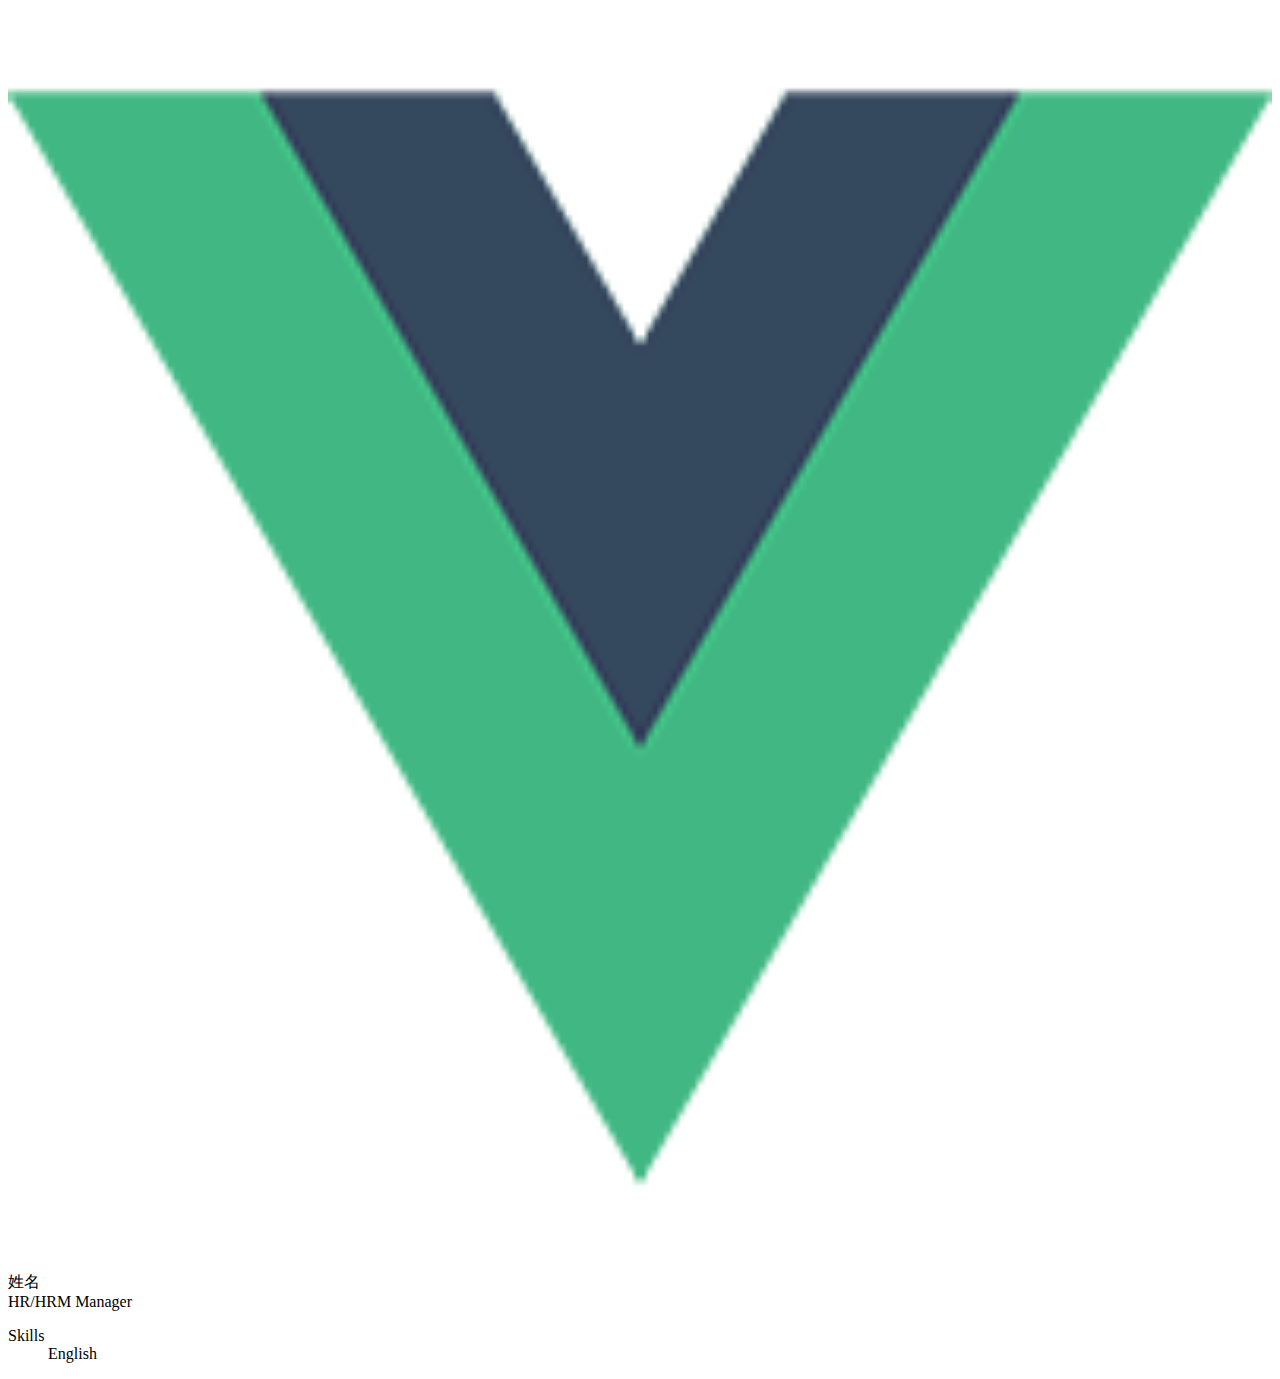
==== index.html @ daaac968 "112221121" ====
<!DOCTYPE html PUBLIC "-//W3C//DTD XHTML 1.0 Transitional//EN" "http://www.w3.org/TR/xhtml1/DTD/xhtml1-transitional.dtd">
<html xmlns="http://www.w3.org/1999/xhtml" lang="en" xml:lang="en">
<head>
<meta http-equiv="Content-Type" content="text/html; charset=UTF-8" />
<title></title>
<meta name="description" content="" />
<meta name="viewport" content="width=device-width,user-scalable=yes" />
<meta http-equiv="Pragma" content="no-cache"/>
<meta http-equiv="Cache-Control" content="no-cache"/>
<link rel="stylesheet" type="text/css" href="css/cmui.css">
<script src="js/jquery.min.js"></script>
<script src="js/index.js"></script>
</head>
<style>
	html{
		font-family: 'Myriad Pro'
	}
</style>

<body class="theme_1">
	<div class="content flex-container vfull top left" id="app">
		<div class="app_left">
			<div class="pic">
				<img src="img/logo.png" width="100%" alt="" />
			</div>
			<div class="name text-center">姓名</div>
			<div class="text-center">
				HR/HRM Manager
			</div>
			<div class="skills">
				<dl>
					<dt>Skills</dt>
					<dd class="flex-container left">
						<div>English</div>
						<div class="skill_list"><span class="current"></span></div>
					</dd>
				</dl>

			</div>
		</div>
		<div class="app_right"></div>
	</div>
</body>
</html>
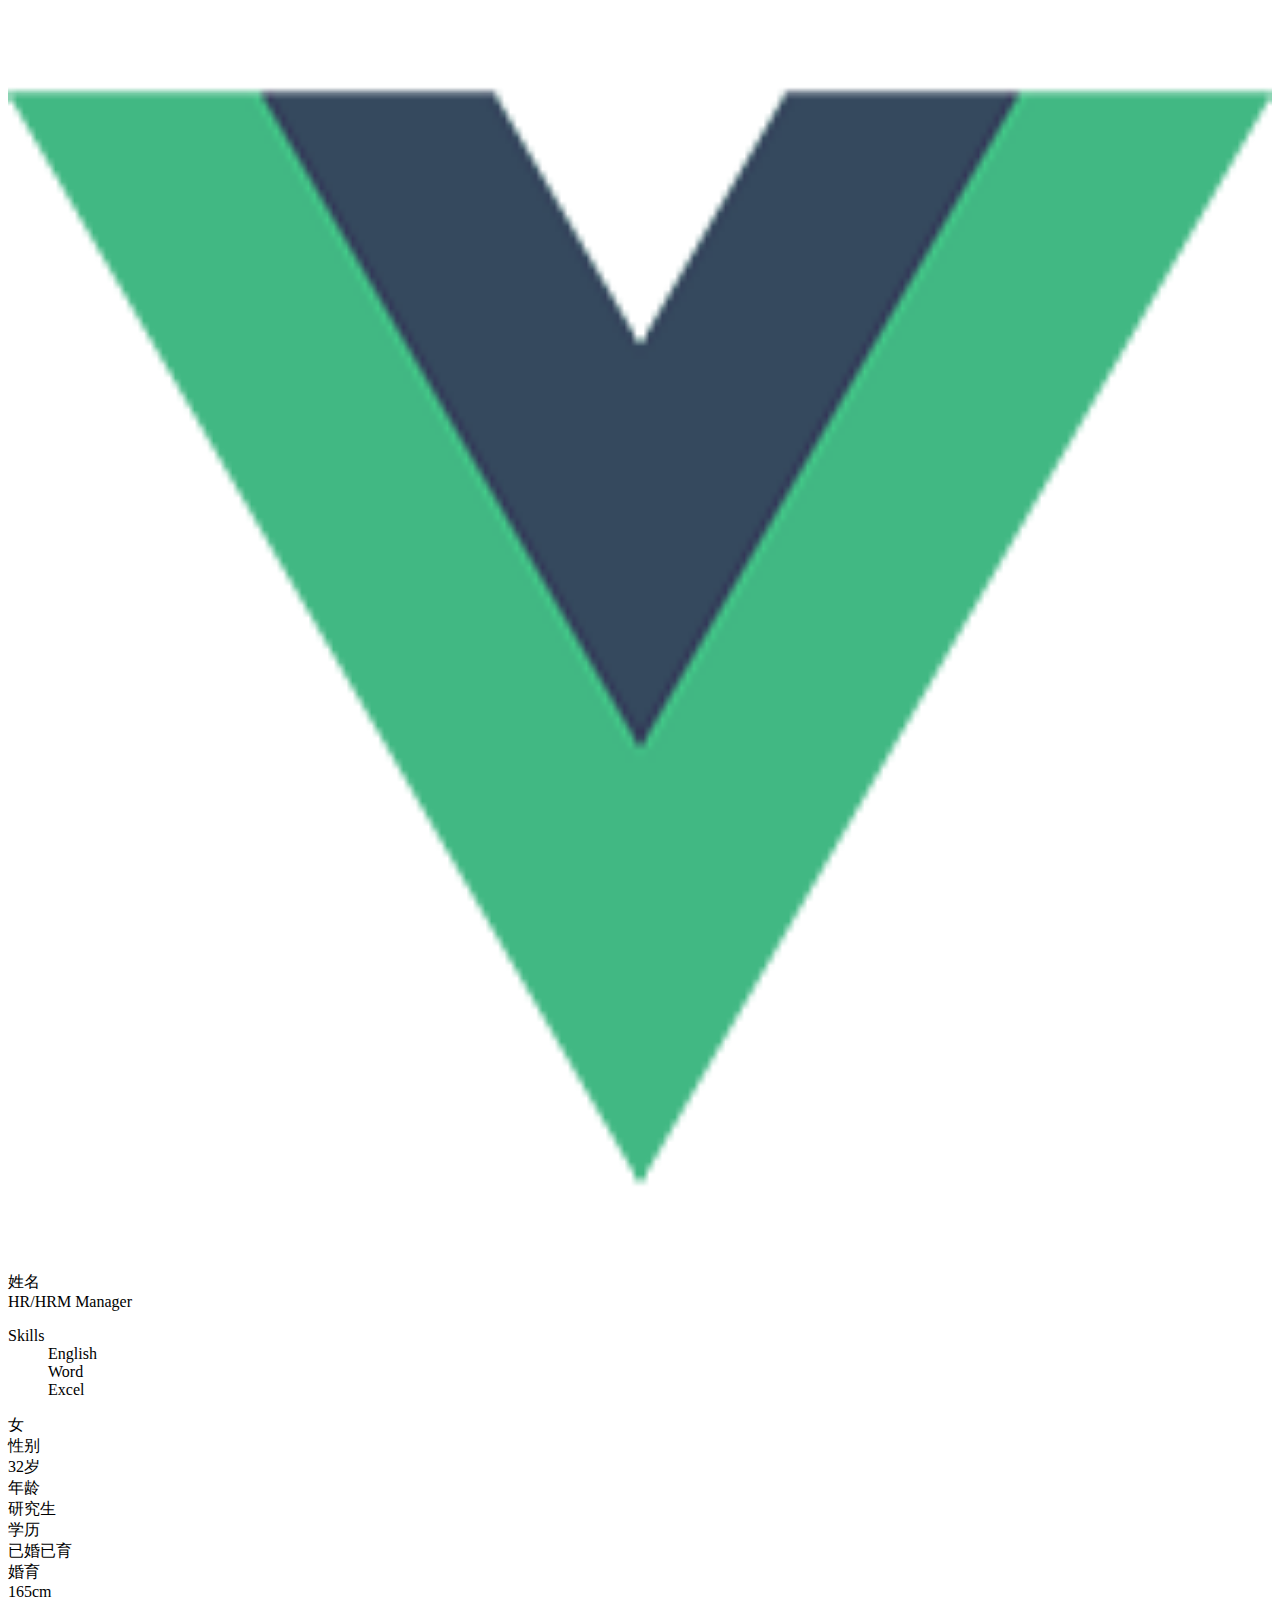
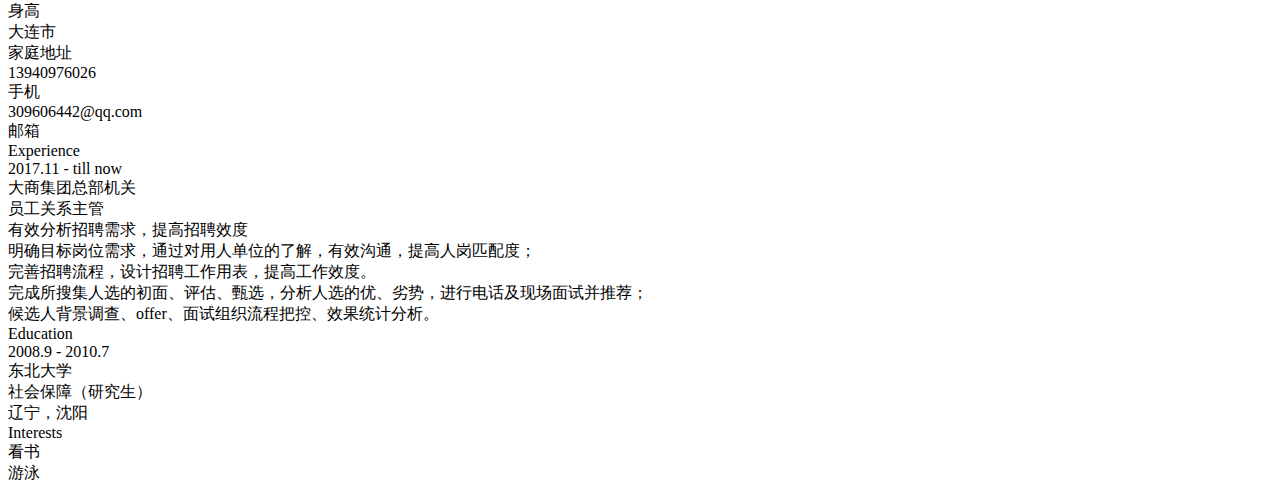
==== commit d6fca055: "2222" ====
--- a/index.html
+++ b/index.html
@@ -9,7 +9,7 @@
 <meta http-equiv="Cache-Control" content="no-cache"/>
 <link rel="stylesheet" type="text/css" href="css/cmui.css">
 <script src="js/jquery.min.js"></script>
-<script src="js/index.js"></script>
+<script src='js/vue.js'></script>
 </head>
 <style>
 	html{
@@ -31,14 +31,141 @@
 				<dl>
 					<dt>Skills</dt>
 					<dd class="flex-container left">
-						<div>English</div>
-						<div class="skill_list"><span class="current"></span></div>
+						<div class="skill_name">English</div>
+						<div class="skill_list flex-container flex1">
+							<span :class="item == 1 && 'bgColor'" v-for="item in skill"></span>
+						</div>
+					</dd>
+					<dd class="flex-container left">
+						<div class="skill_name">Word</div>
+						<div class="skill_list flex-container flex1">
+							<span :class="item == 1 && 'bgColor'" v-for="item in word"></span>
+						</div>
+					</dd>
+					<dd class="flex-container left">
+						<div class="skill_name">Excel</div>
+						<div class="skill_list flex-container flex1">
+							<span :class="item == 1 && 'bgColor'" v-for="item in excel"></span>
+						</div>
 					</dd>
 				</dl>
-
+			</div>
+			<div class="about">
+				<div class="flex-container left marginb20">
+					<div class="iconBg bgColor flex-container center"><i class="icon-sex"></i></div>
+					<div>
+						<div class="fs-18 lh-28">女</div>
+						<div class="fs-12 textColor">性别</div>
+					</div>
+				</div>
+				<div class="flex-container left marginb20">
+					<div class="iconBg bgColor flex-container center"><i class="icon-age"></i></div>
+					<div>
+						<div class="fs-18 lh-28">32岁</div>
+						<div class="fs-12 textColor">年龄</div>
+					</div>
+				</div>
+				<div class="flex-container left marginb20">
+					<div class="iconBg bgColor flex-container center"><i class="icon-xueli"></i></div>
+					<div>
+						<div class="fs-18 lh-28">研究生</div>
+						<div class="fs-12 textColor">学历</div>
+					</div>
+				</div>
+				<div class="flex-container left marginb20">
+					<div class="iconBg bgColor flex-container center"><i class="icon-spouse"></i></div>
+					<div>
+						<div class="fs-18 lh-28">已婚已育</div>
+						<div class="fs-12 textColor">婚育</div>
+					</div>
+				</div>
+				<div class="flex-container left marginb20">
+					<div class="iconBg bgColor flex-container center"><i class="icon-gao"></i></div>
+					<div>
+						<div class="fs-18 lh-28">165cm</div>
+						<div class="fs-12 textColor">身高</div>
+					</div>
+				</div>
+				<div class="flex-container left marginb20">
+					<div class="iconBg bgColor flex-container center"><i class="icon-addres"></i></div>
+					<div>
+						<div class="fs-18 lh-28">大连市</div>
+						<div class="fs-12 textColor">家庭地址</div>
+					</div>
+				</div>
+				<div class="flex-container left marginb20">
+					<div class="iconBg bgColor flex-container center"><i class="icon-phone"></i></div>
+					<div>
+						<div class="fs-18 lh-28">13940976026</div>
+						<div class="fs-12 textColor">手机</div>
+					</div>
+				</div>
+				<div class="flex-container left marginb20">
+					<div class="iconBg bgColor flex-container center"><i class="icon-email"></i></div>
+					<div>
+						<div class="fs-18 lh-28">309606442@qq.com</div>
+						<div class="fs-12 textColor">邮箱</div>
+					</div>
+				</div>
 			</div>
 		</div>
-		<div class="app_right"></div>
+		<div class="app_right flex1">
+			<div class="rightBg">
+				<div class="fs-30">Experience</div>
+				<div class="flex-container block top left margint20">
+					<div class="date fs-18">2017.11 - till now</div>
+					<span class="icon-radiobox textColor paddingh20"></span>
+					<div class="flex1">
+						<div class="fs-20 lh-1">
+							大商集团总部机关
+						</div>
+						<div class="fs-12 textColor">
+							员工关系主管
+						</div>
+						<div class="fs-12 margint5 lh-20">
+							有效分析招聘需求，提高招聘效度<br>
+明确目标岗位需求，通过对用人单位的了解，有效沟通，提高人岗匹配度；<br>
+完善招聘流程，设计招聘工作用表，提高工作效度。<br>
+完成所搜集人选的初面、评估、甄选，分析人选的优、劣势，进行电话及现场面试并推荐；<br>
+候选人背景调查、offer、面试组织流程把控、效果统计分析。
+						</div>
+					</div>
+				</div>
+			</div>
+			<div class="rightBg margint60">
+				<div class="fs-30">Education</div>
+				<div class="flex-container top left margint20">
+					<div class="date fs-18">2008.9 - 2010.7</div>
+					<span class="icon-radiobox textColor paddingh20"></span>
+					<div class="flex1">
+						<div class="fs-20 lh-1">
+							东北大学
+						</div>
+						<div class="fs-12 textColor">
+							社会保障（研究生）
+						</div>
+						<div class="fs-12 margint5 lh-20">
+							辽宁，沈阳
+						</div>
+					</div>
+				</div>
+			</div>
+			<div class="rightBg margint60">
+				<div class="fs-30">Interests</div>
+				<div class="clearfix">
+					<div class="box-span3 text-center margint40">
+						<i class="icon-book textColor fs-60"></i>
+						<div class="fs-18 margint20">看书</div>
+					</div>
+					<div class="box-span3 text-center margint40">
+						<i class="icon-swimming textColor fs-60"></i>
+						<div class="fs-18 margint20">游泳</div>
+					</div>
+				</div>
+			</div>
+		</div>
 	</div>
+<script src="js/index.js"></script>
+
 </body>
 </html>
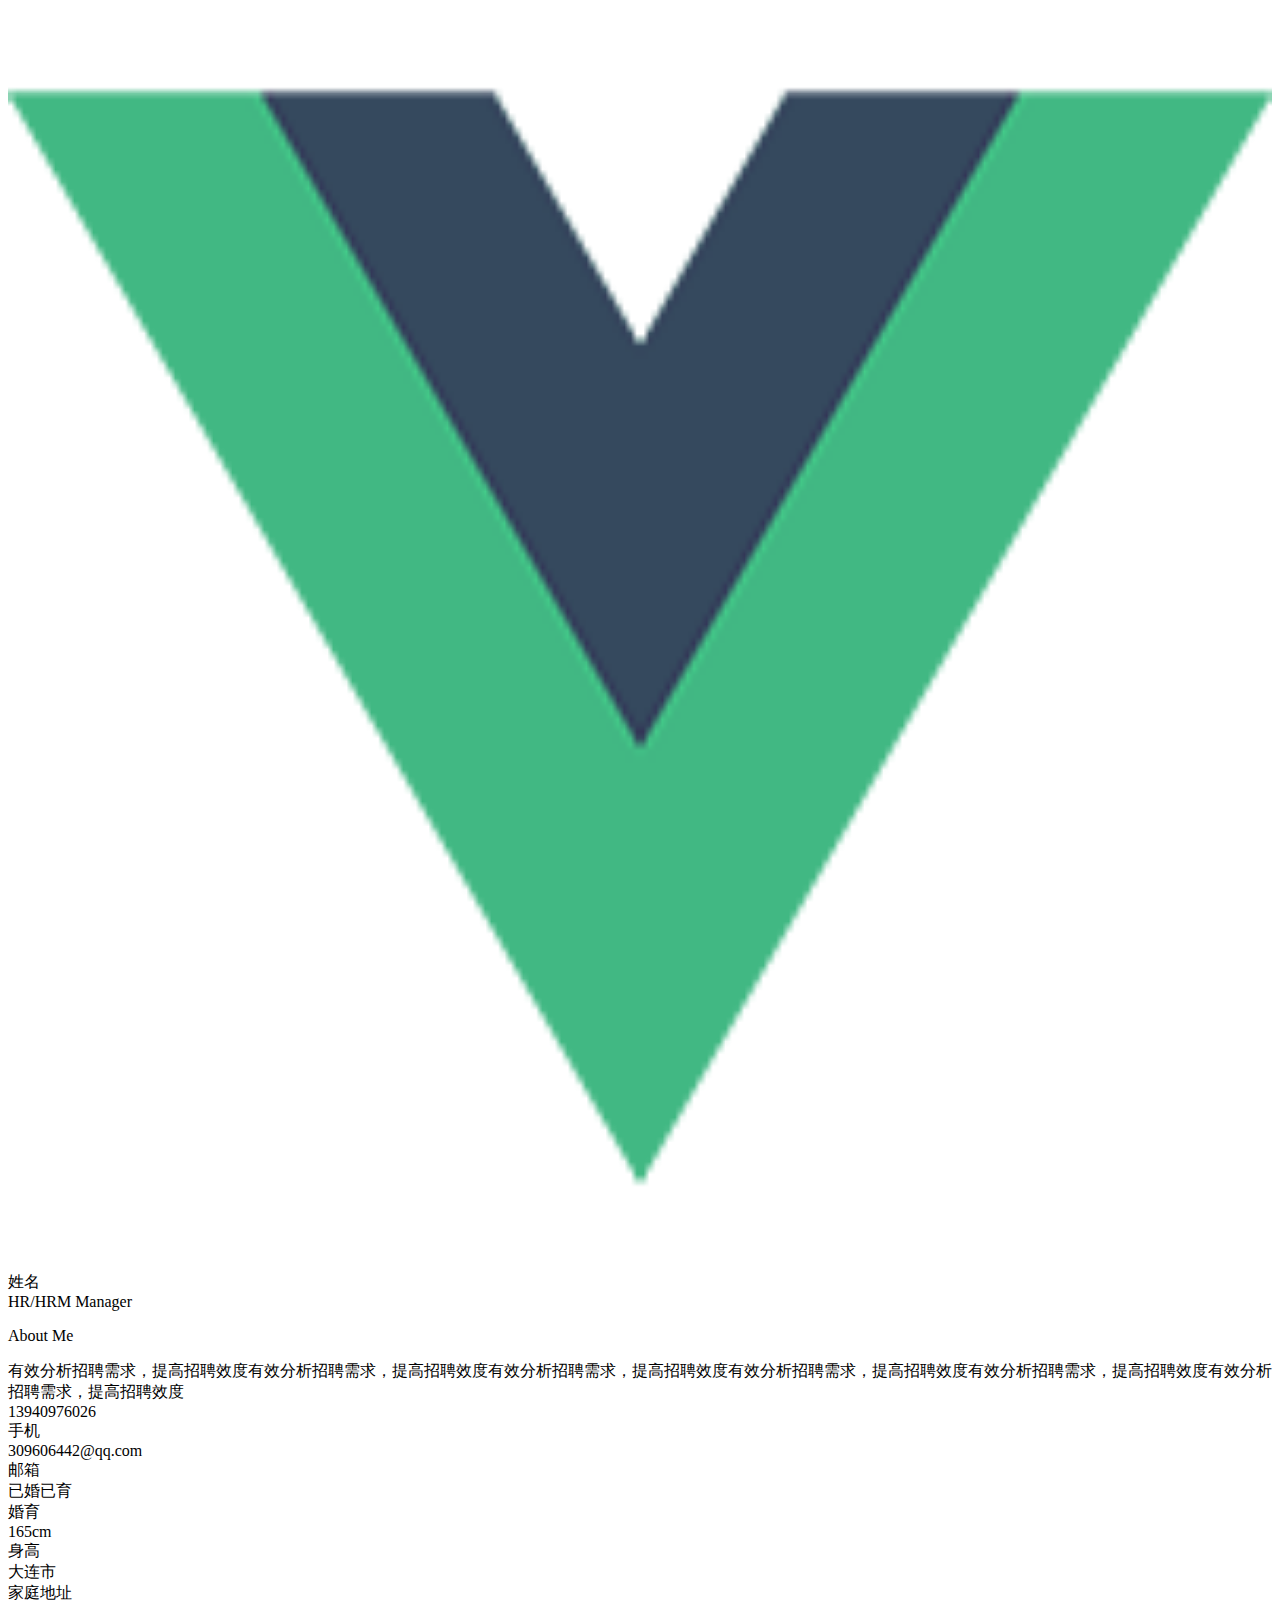
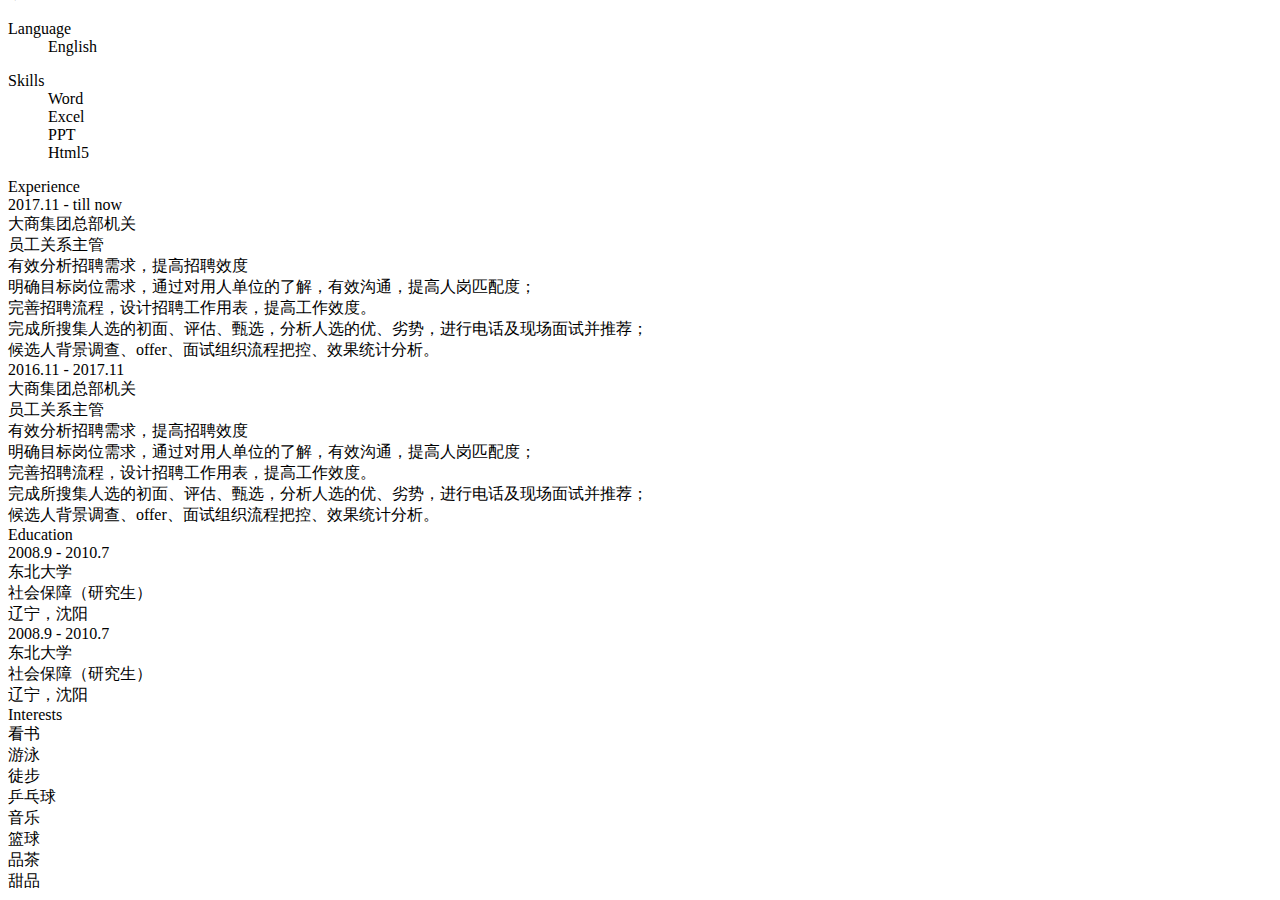
==== commit e4ff6d8f: "3123123123" ====
--- a/index.html
+++ b/index.html
@@ -7,6 +7,8 @@
 <meta name="viewport" content="width=device-width,user-scalable=yes" />
 <meta http-equiv="Pragma" content="no-cache"/>
 <meta http-equiv="Cache-Control" content="no-cache"/>
+<link rel="shortcut icon" type="image/x-icon" href="favicon.ico">
+<link rel="shortcut icon" type="image/ico" href="favicon.ico">
 <link rel="stylesheet" type="text/css" href="css/cmui.css">
 <script src="js/jquery.min.js"></script>
 <script src='js/vue.js'></script>
@@ -17,41 +19,24 @@
 	}
 </style>
 
-<body class="theme_1">
+<body class="theme_2">
 	<div class="content flex-container vfull top left" id="app">
 		<div class="app_left">
 			<div class="pic">
 				<img src="img/logo.png" width="100%" alt="" />
 			</div>
-			<div class="name text-center">姓名</div>
+			<div class="name text-center">姓名 <i class="icon-woman fs-20"></i></div>
 			<div class="text-center">
 				HR/HRM Manager
 			</div>
 			<div class="skills">
 				<dl>
-					<dt>Skills</dt>
-					<dd class="flex-container left">
-						<div class="skill_name">English</div>
-						<div class="skill_list flex-container flex1">
-							<span :class="item == 1 && 'bgColor'" v-for="item in skill"></span>
-						</div>
-					</dd>
-					<dd class="flex-container left">
-						<div class="skill_name">Word</div>
-						<div class="skill_list flex-container flex1">
-							<span :class="item == 1 && 'bgColor'" v-for="item in word"></span>
-						</div>
-					</dd>
-					<dd class="flex-container left">
-						<div class="skill_name">Excel</div>
-						<div class="skill_list flex-container flex1">
-							<span :class="item == 1 && 'bgColor'" v-for="item in excel"></span>
-						</div>
-					</dd>
+					<dt class="flex-container left"><i class="icon-about textColor"></i><span class="marginl20">About Me</span></dt>
 				</dl>
+				<div class="fs-14">有效分析招聘需求，提高招聘效度有效分析招聘需求，提高招聘效度有效分析招聘需求，提高招聘效度有效分析招聘需求，提高招聘效度有效分析招聘需求，提高招聘效度有效分析招聘需求，提高招聘效度</div>
 			</div>
 			<div class="about">
-				<div class="flex-container left marginb20">
+				<!-- <div class="flex-container left marginb20">
 					<div class="iconBg bgColor flex-container center"><i class="icon-sex"></i></div>
 					<div>
 						<div class="fs-18 lh-28">女</div>
@@ -71,6 +56,20 @@
 						<div class="fs-18 lh-28">研究生</div>
 						<div class="fs-12 textColor">学历</div>
 					</div>
+				</div> -->
+				<div class="flex-container left marginb20">
+					<div class="iconBg bgColor flex-container center"><i class="icon-phone"></i></div>
+					<div>
+						<div class="fs-18 lh-28">13940976026</div>
+						<div class="fs-12 textColor">手机</div>
+					</div>
+				</div>
+				<div class="flex-container left marginb20">
+					<div class="iconBg bgColor flex-container center"><i class="icon-email"></i></div>
+					<div>
+						<div class="fs-18 lh-28">309606442@qq.com</div>
+						<div class="fs-12 textColor">邮箱</div>
+					</div>
 				</div>
 				<div class="flex-container left marginb20">
 					<div class="iconBg bgColor flex-container center"><i class="icon-spouse"></i></div>
@@ -93,30 +92,57 @@
 						<div class="fs-12 textColor">家庭地址</div>
 					</div>
 				</div>
-				<div class="flex-container left marginb20">
-					<div class="iconBg bgColor flex-container center"><i class="icon-phone"></i></div>
-					<div>
-						<div class="fs-18 lh-28">13940976026</div>
-						<div class="fs-12 textColor">手机</div>
-					</div>
-				</div>
-				<div class="flex-container left marginb20">
-					<div class="iconBg bgColor flex-container center"><i class="icon-email"></i></div>
-					<div>
-						<div class="fs-18 lh-28">309606442@qq.com</div>
-						<div class="fs-12 textColor">邮箱</div>
-					</div>
-				</div>
+				
+			</div>
+			<div class="skills">
+				<dl>
+					<dt class="flex-container left"><i class="icon-talk textColor"></i><span class="marginl20">Language</span></dt>
+					<dd class="flex-container left">
+						<div class="skill_name">English</div>
+						<div class="skill_list flex-container flex1">
+							<span :class="item == 1 && 'bgColor'" v-for="item in skill"></span>
+						</div>
+					</dd>
+				</dl>
+			</div>
+			<div class="skills">
+				<dl>
+					<dt class="flex-container left"><i class="icon-company textColor"></i><span class="marginl20">Skills</span></dt>
+					<dd class="flex-container left">
+						<div class="skill_name">Word</div>
+						<div class="skill_list flex-container flex1">
+							<span :class="item == 1 && 'bgColor'" v-for="item in word"></span>
+						</div>
+					</dd>
+					<dd class="flex-container left">
+						<div class="skill_name">Excel</div>
+						<div class="skill_list flex-container flex1">
+							<span :class="item == 1 && 'bgColor'" v-for="item in excel"></span>
+						</div>
+					</dd>
+					<dd class="flex-container left">
+						<div class="skill_name">PPT</div>
+						<div class="skill_list flex-container flex1">
+							<span :class="item == 1 && 'bgColor'" v-for="item in ppt"></span>
+						</div>
+					</dd>
+					<dd class="flex-container left">
+						<div class="skill_name">Html5</div>
+						<div class="skill_list flex-container flex1">
+							<span :class="item == 1 && 'bgColor'" v-for="item in html5"></span>
+						</div>
+					</dd>
+				</dl>
 			</div>
 		</div>
 		<div class="app_right flex1">
 			<div class="rightBg">
-				<div class="fs-30">Experience</div>
+				<div class="fs-30 flex-container left"><i class="icon-work marginr20 textColor"></i>Experience</div>
 				<div class="flex-container block top left margint20">
 					<div class="date fs-18">2017.11 - till now</div>
 					<span class="icon-radiobox textColor paddingh20"></span>
 					<div class="flex1">
-						<div class="fs-20 lh-1">
+						<div class="fs-20 lh-28">
 							大商集团总部机关
 						</div>
 						<div class="fs-12 textColor">
@@ -131,14 +157,33 @@
 						</div>
 					</div>
 				</div>
+				<div class="flex-container block top left margint20">
+					<div class="date fs-18">2016.11 - 2017.11</div>
+					<span class="icon-radiobox textColor paddingh20"></span>
+					<div class="flex1">
+						<div class="fs-20 lh-28">
+							大商集团总部机关
+						</div>
+						<div class="fs-12 textColor">
+							员工关系主管
+						</div>
+						<div class="fs-12 margint5 lh-20">
+							有效分析招聘需求，提高招聘效度<br>
+明确目标岗位需求，通过对用人单位的了解，有效沟通，提高人岗匹配度；<br>
+完善招聘流程，设计招聘工作用表，提高工作效度。<br>
+完成所搜集人选的初面、评估、甄选，分析人选的优、劣势，进行电话及现场面试并推荐；<br>
+候选人背景调查、offer、面试组织流程把控、效果统计分析。
+						</div>
+					</div>
+				</div>
 			</div>
 			<div class="rightBg margint60">
-				<div class="fs-30">Education</div>
+				<div class="fs-30 flex-container left"><i class="icon-xueli marginr20 textColor"></i>Education</div>
 				<div class="flex-container top left margint20">
 					<div class="date fs-18">2008.9 - 2010.7</div>
 					<span class="icon-radiobox textColor paddingh20"></span>
 					<div class="flex1">
-						<div class="fs-20 lh-1">
+						<div class="fs-20 lh-28">
 							东北大学
 						</div>
 						<div class="fs-12 textColor">
@@ -149,10 +194,25 @@
 						</div>
 					</div>
 				</div>
+				<div class="flex-container top left margint20">
+					<div class="date fs-18">2008.9 - 2010.7</div>
+					<span class="icon-radiobox textColor paddingh20"></span>
+					<div class="flex1">
+						<div class="fs-20 lh-28">
+							东北大学
+						</div>
+						<div class="fs-12 textColor">
+							社会保障（研究生）
+						</div>
+						<div class="fs-12 margint5 lh-20">
+							辽宁，沈阳
+						</div>
+					</div>
+				</div>
 			</div>
 			<div class="rightBg margint60">
-				<div class="fs-30">Interests</div>
-				<div class="clearfix">
+				<div class="fs-30 flex-container left"><i class="icon-xingqu marginr20 textColor"></i>Interests</div>
+				<div class="clearfix paddingb30">
 					<div class="box-span3 text-center margint40">
 						<i class="icon-book textColor fs-60"></i>
 						<div class="fs-18 margint20">看书</div>
@@ -160,6 +220,30 @@
 					<div class="box-span3 text-center margint40">
 						<i class="icon-swimming textColor fs-60"></i>
 						<div class="fs-18 margint20">游泳</div>
+					</div>
+					<div class="box-span3 text-center margint40">
+						<i class="icon-hik textColor fs-60"></i>
+						<div class="fs-18 margint20">徒步</div>
+					</div>
+					<div class="box-span3 text-center margint40">
+						<i class="icon-table textColor fs-60"></i>
+						<div class="fs-18 margint20">乒乓球</div>
+					</div>
+					<div class="box-span3 text-center margint40">
+						<i class="icon-headset textColor fs-60"></i>
+						<div class="fs-18 margint20">音乐</div>
+					</div>
+					<div class="box-span3 text-center margint40">
+						<i class="icon-basketball textColor fs-60"></i>
+						<div class="fs-18 margint20">篮球</div>
+					</div>
+					<div class="box-span3 text-center margint40">
+						<i class="icon-tea textColor fs-60"></i>
+						<div class="fs-18 margint20">品茶</div>
+					</div>
+					<div class="box-span3 text-center margint40">
+						<i class="icon-cake textColor fs-60"></i>
+						<div class="fs-18 margint20">甜品</div>
 					</div>
 				</div>
 			</div>
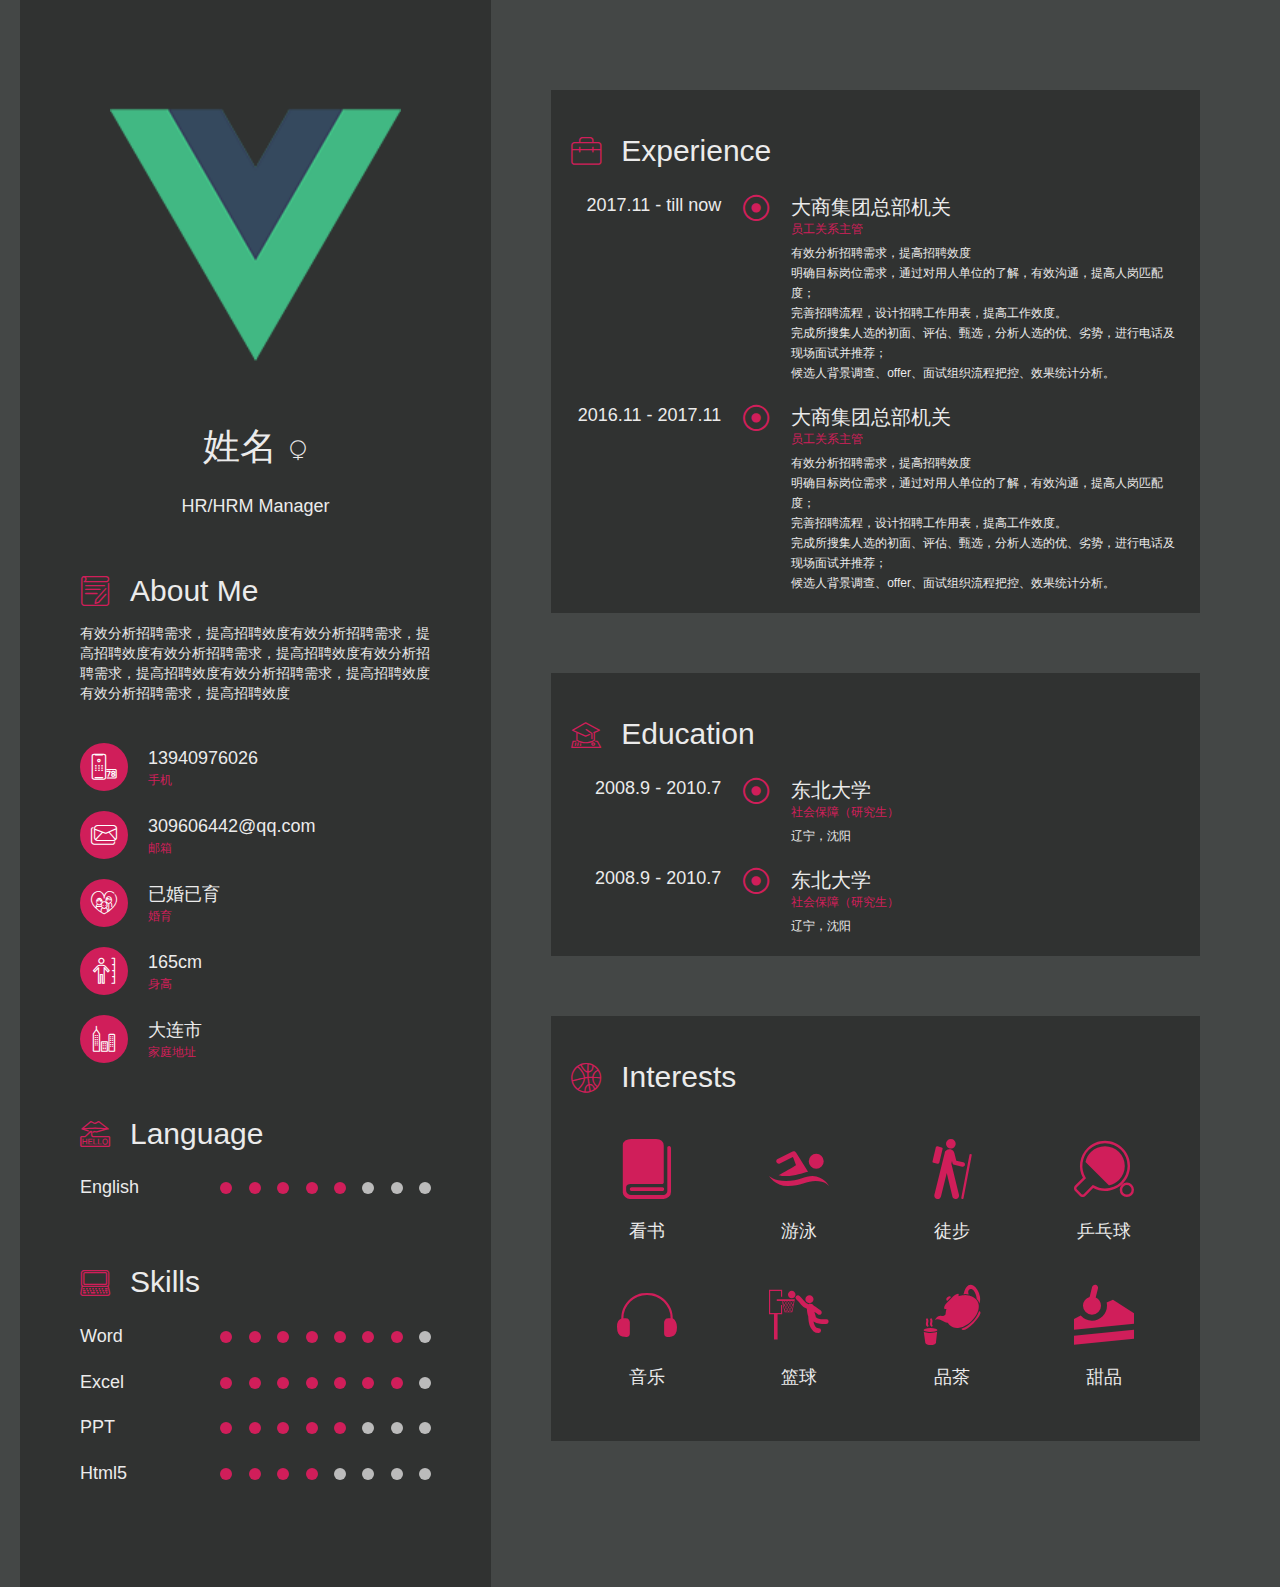
==== commit 9b1d2af4: "12312323" ====
--- a/index.html
+++ b/index.html
@@ -9,7 +9,7 @@
 <meta http-equiv="Cache-Control" content="no-cache"/>
 <link rel="shortcut icon" type="image/x-icon" href="favicon.ico">
 <link rel="shortcut icon" type="image/ico" href="favicon.ico">
-<link rel="stylesheet" type="text/css" href="css/cmui.css">
+<link rel="stylesheet" type="text/css" href="css/CMUI.css">
 <script src="js/jquery.min.js"></script>
 <script src='js/vue.js'></script>
 </head>
--- a/css/CMUI.css
+++ b/css/CMUI.css
@@ -0,0 +1,5165 @@
+/* base reset*/
+html {
+  font-family: "Helvetica Neue", Helvetica, "PingFang SC", "Hiragino Sans GB", "Microsoft YaHei", Arial, sans-serif;
+  -ms-text-size-adjust: 100%;
+  -webkit-text-size-adjust: 100%; }
+
+html * {
+  outline: 0;
+  -webkit-text-size-adjust: none;
+  -webkit-tap-highlight-color: transparent; }
+
+body, div, dl, dt, dd, ul, ol, li, h1, h2, h3, h4, h5, h6, pre, code, form, fieldset, legend, input, textarea, p, blockquote, th, td, hr, button, article, aside, details, figcaption, figure, footer, header, hgroup, menu, nav, section {
+  margin: 0;
+  padding: 0; }
+
+article,
+aside,
+details,
+figcaption,
+figure,
+footer,
+header,
+hgroup,
+main,
+menu,
+nav,
+section,
+summary {
+  display: block; }
+
+audio,
+canvas,
+progress,
+video {
+  display: inline-block;
+  vertical-align: baseline; }
+
+audio:not([controls]) {
+  display: none;
+  height: 0; }
+
+[hidden],
+template {
+  display: none; }
+
+a {
+  background-color: transparent;
+  text-decoration: none; }
+
+a:active,
+a:hover {
+  outline: 0;
+  color: currentColor; }
+
+ins, a {
+  text-decoration: none; }
+
+abbr[title] {
+  border-bottom: 1px dotted; }
+
+b,
+strong {
+  font-weight: bold; }
+
+dfn {
+  font-style: italic; }
+
+h1, h2, h3, h4, h5, h6 {
+  font-size: 100%;
+  font-weight: 500; }
+
+mark {
+  background: #ff0;
+  color: #000; }
+
+small {
+  font-size: 80%; }
+
+sub,
+sup {
+  font-size: 75%;
+  line-height: 0;
+  position: relative;
+  vertical-align: baseline; }
+
+sup {
+  top: -0.5em; }
+
+sub {
+  bottom: -0.25em; }
+
+img {
+  border: 0;
+  vertical-align: middle;
+  max-width: 100%; }
+
+a > img {
+  display: block; }
+
+svg:not(:root) {
+  overflow: hidden; }
+
+figure {
+  margin: 1em 40px; }
+
+hr {
+  -webkit-box-sizing: content-box;
+          box-sizing: content-box;
+  height: 0; }
+
+pre {
+  overflow: auto; }
+
+code,
+kbd,
+pre,
+samp {
+  font-family: monospace, monospace;
+  font-size: 1em; }
+
+button,
+input,
+optgroup,
+select,
+textarea {
+  color: inherit;
+  font: inherit;
+  margin: 0; }
+
+button {
+  overflow: visible; }
+
+button,
+select {
+  text-transform: none; }
+
+button,
+html input[type="button"],
+input[type="reset"],
+input[type="submit"] {
+  -webkit-appearance: button;
+  cursor: pointer; }
+
+button[disabled],
+html input[disabled] {
+  cursor: default; }
+
+button::-moz-focus-inner,
+input::-moz-focus-inner {
+  border: 0;
+  padding: 0; }
+
+input {
+  line-height: normal; }
+
+input[type="checkbox"],
+input[type="radio"] {
+  -webkit-box-sizing: border-box;
+          box-sizing: border-box;
+  padding: 0; }
+
+input[type="number"]::-webkit-inner-spin-button,
+input[type="number"]::-webkit-outer-spin-button {
+  margin: 0;
+  height: auto;
+  -webkit-appearance: none; }
+
+input[type="search"] {
+  -webkit-appearance: none; }
+
+input[type="search"]::-webkit-search-cancel-button,
+input[type="search"]::-webkit-search-decoration {
+  -webkit-appearance: none; }
+
+fieldset {
+  border: 1px solid #c0c0c0;
+  margin: 0 2px;
+  padding: 0.35em 0.625em 0.75em; }
+
+legend {
+  border: 0;
+  padding: 0; }
+
+textarea {
+  overflow: auto; }
+
+optgroup {
+  font-weight: bold; }
+
+table {
+  border-collapse: collapse;
+  border-spacing: 0; }
+
+ol, ul {
+  list-style: none; }
+
+@font-face {
+  font-family: 'icomoon';
+  src: url("font/icomoon.eot?mpgdkt");
+  src: url("font/icomoon.eot?mpgdkt#iefix") format("embedded-opentype"), url("font/icomoon.ttf?mpgdkt") format("truetype"), url("font/icomoon.woff?mpgdkt") format("woff"), url("font/icomoon.svg?mpgdkt#icomoon") format("svg");
+  font-weight: normal;
+  font-style: normal; }
+[class^="icon-"], [class*=" icon-"] {
+  /* use !important to prevent issues with browser extensions that change fonts */
+  font-family: 'icomoon' !important;
+  speak: none;
+  font-style: normal;
+  font-weight: normal;
+  font-variant: normal;
+  text-transform: none;
+  line-height: 1;
+  /* Better Font Rendering =========== */
+  -webkit-font-smoothing: antialiased;
+  -moz-osx-font-smoothing: grayscale; }
+
+.icon-xingqu:before {
+  content: "\e916"; }
+
+.icon-about:before {
+  content: "\e915"; }
+
+.icon-woman:before {
+  content: "\e914"; }
+
+.icon-work:before {
+  content: "\e913"; }
+
+.icon-company:before {
+  content: "\e911"; }
+
+.icon-talk:before {
+  content: "\e912"; }
+
+.icon-headset:before {
+  content: "\e909"; }
+
+.icon-cake:before {
+  content: "\e90a"; }
+
+.icon-swimming:before {
+  content: "\e90b"; }
+
+.icon-hik:before {
+  content: "\e90c"; }
+
+.icon-table:before {
+  content: "\e90d"; }
+
+.icon-basketball:before {
+  content: "\e90e"; }
+
+.icon-tea:before {
+  content: "\e90f"; }
+
+.icon-book:before {
+  content: "\e910"; }
+
+.icon-phone:before {
+  content: "\e906"; }
+
+.icon-email:before {
+  content: "\e907"; }
+
+.icon-spouse:before {
+  content: "\e908"; }
+
+.icon-dang:before {
+  content: "\e900"; }
+
+.icon-addres:before {
+  content: "\e901"; }
+
+.icon-gao:before {
+  content: "\e902"; }
+
+.icon-xueli:before {
+  content: "\e903"; }
+
+.icon-age:before {
+  content: "\e904"; }
+
+.icon-sex:before {
+  content: "\e905"; }
+
+.icon-radiobox:before {
+  content: "\e973"; }
+
+*, *:before, *:after {
+  -webkit-box-sizing: border-box;
+          box-sizing: border-box; }
+
+blockquote, dd, div, dl, dt, fieldset, form, h1, h2, h3, h4, h5, h6, input, pre, td, textarea, th, ul {
+  margin: 0;
+  padding: 0;
+  list-style: none; }
+
+/**
+ * grid
+ */
+.container, .row, .box-container, .box-row {
+  position: relative; }
+  .container:before, .row:before, .box-container:before, .box-row:before, .container:after, .row:after, .box-container:after, .box-row:after {
+    content: " ";
+    display: table; }
+  .container:after, .row:after, .box-container:after, .box-row:after {
+    clear: both; }
+
+.box-span1, .span1, .box-col1, .col1, .box-span2, .span2, .box-col2, .col2, .box-span3, .span3, .box-col3, .col3, .box-span4, .span4, .box-col4, .col4, .box-span5, .span5, .box-col5, .col5, .box-span6, .span6, .box-col6, .col6, .box-span7, .span7, .box-col7, .col7, .box-span8, .span8, .box-col8, .col8, .box-span9, .span9, .box-col9, .col9, .box-span10, .span10, .box-col10, .col10, .box-span11, .span11, .box-col11, .col11, .box-span12, .span12, .box-col12, .col12, .box-col13, .col13, .box-col14, .col14, .box-col15, .col15 {
+  float: left;
+  position: relative;
+  min-height: 1px; }
+
+.container, .span1, .col1, .span2, .col2, .span3, .col3, .span4, .col4, .span5, .col5, .span6, .col6, .span7, .col7, .span8, .col8, .span9, .col9, .span10, .col10, .span11, .col11, .span12, .col12, .col13, .col14, .col15 {
+  padding-right: 10px;
+  padding-left: 10px; }
+
+.span1.mini, .col1.mini, .span2.mini, .col2.mini, .span3.mini, .col3.mini, .span4.mini, .col4.mini, .span5.mini, .col5.mini, .span6.mini, .col6.mini, .span7.mini, .col7.mini, .span8.mini, .col8.mini, .span9.mini, .col9.mini, .span10.mini, .col10.mini, .span11.mini, .col11.mini, .span12.mini, .col12.mini, .col13.mini, .col14.mini, .col15.mini {
+  padding-right: 5px;
+  padding-left: 5px; }
+
+.container {
+  max-width: 800px;
+  width: 100%;
+  margin-right: auto;
+  margin-left: auto; }
+
+.row {
+  margin-left: -10px;
+  margin-right: -10px; }
+  .row.mini {
+    margin-left: -5px;
+    margin-right: -5px; }
+
+.box-container {
+  width: 100%;
+  margin-right: auto;
+  margin-left: auto; }
+
+.box-span1, .span1 {
+  width: 8.3333333333%; }
+
+.box-col1, .col1 {
+  width: 6.6666666667%; }
+
+.box-span2, .span2 {
+  width: 16.6666666667%; }
+
+.box-col2, .col2 {
+  width: 13.3333333333%; }
+
+.box-span3, .span3 {
+  width: 25%; }
+
+.box-col3, .col3 {
+  width: 20%; }
+
+.box-span4, .span4 {
+  width: 33.3333333333%; }
+
+.box-col4, .col4 {
+  width: 26.6666666667%; }
+
+.box-span5, .span5 {
+  width: 41.6666666667%; }
+
+.box-col5, .col5 {
+  width: 33.3333333333%; }
+
+.box-span6, .span6 {
+  width: 50%; }
+
+.box-col6, .col6 {
+  width: 40%; }
+
+.box-span7, .span7 {
+  width: 58.3333333333%; }
+
+.box-col7, .col7 {
+  width: 46.6666666667%; }
+
+.box-span8, .span8 {
+  width: 66.6666666667%; }
+
+.box-col8, .col8 {
+  width: 53.3333333333%; }
+
+.box-span9, .span9 {
+  width: 75%; }
+
+.box-col9, .col9 {
+  width: 60%; }
+
+.box-span10, .span10 {
+  width: 83.3333333333%; }
+
+.box-col10, .col10 {
+  width: 66.6666666667%; }
+
+.box-span11, .span11 {
+  width: 91.6666666667%; }
+
+.box-col11, .col11 {
+  width: 73.3333333333%; }
+
+.box-span12, .span12 {
+  width: 100%; }
+
+.box-col12, .col12 {
+  width: 80%; }
+
+.box-col13, .col13 {
+  width: 86.6666666667%; }
+
+.box-col14, .col14 {
+  width: 93.3333333333%; }
+
+.box-col15, .col15 {
+  width: 100%; }
+
+.img-container {
+  overflow: hidden; }
+  .img-container img {
+    max-height: 100%;
+    max-width: 100%; }
+  .img-container.full img {
+    width: 100%;
+    height: 100%; }
+  .img-container.radius {
+    border-radius: 4px; }
+  .img-container.round {
+    border-radius: 800px; }
+  .img-container.border {
+    border: 1px solid #eeeeee; }
+
+.hide-scrollBar, .scroll-container-y, .scroll-container {
+  -webkit-overflow-scrolling: touch; }
+  .hide-scrollBar::-webkit-scrollbar, .scroll-container-y::-webkit-scrollbar, .scroll-container::-webkit-scrollbar {
+    display: none; }
+
+.scroll-container-y {
+  overflow-y: scroll;
+  overflow-x: hidden; }
+
+.scroll-container {
+  overflow-x: scroll;
+  overflow-y: hidden;
+  font-size: 0;
+  white-space: nowrap; }
+  .scroll-container > * {
+    display: inline-block;
+    font-size: initial; }
+
+.flex-container, .img-container, .flex-container-col {
+  display: -webkit-box;
+  display: -ms-flexbox;
+  display: flex;
+  -webkit-box-align: center;
+      -ms-flex-align: center;
+          align-items: center;
+  -webkit-box-pack: justify;
+      -ms-flex-pack: justify;
+          justify-content: space-between; }
+  .flex-container.round, .round.img-container, .round.flex-container-col {
+    -ms-flex-pack: distribute;
+        justify-content: space-around; }
+  .flex-container.center, .img-container, .center.flex-container-col {
+    -webkit-box-pack: center;
+        -ms-flex-pack: center;
+            justify-content: center; }
+  .flex-container.left, .left.img-container, .left.flex-container-col {
+    -webkit-box-pack: start;
+        -ms-flex-pack: start;
+            justify-content: flex-start; }
+  .flex-container.right, .right.img-container, .right.flex-container-col {
+    -webkit-box-pack: end;
+        -ms-flex-pack: end;
+            justify-content: flex-end; }
+  .flex-container.top, .top.img-container, .top.flex-container-col {
+    -webkit-box-align: start;
+        -ms-flex-align: start;
+            align-items: flex-start; }
+  .flex-container.line, .line.img-container, .line.flex-container-col {
+    -webkit-box-align: baseline;
+        -ms-flex-align: baseline;
+            align-items: baseline; }
+  .flex-container.bottom, .bottom.img-container, .bottom.flex-container-col {
+    -webkit-box-align: end;
+        -ms-flex-align: end;
+            align-items: flex-end; }
+  .flex-container.vfull, .vfull.img-container, .vfull.flex-container-col {
+    -webkit-box-align: stretch;
+        -ms-flex-align: stretch;
+            align-items: stretch; }
+  .flex-container.hfull > *, .hfull.img-container > *, .hfull.flex-container-col > * {
+    -webkit-box-flex: 1;
+        -ms-flex: 1;
+            flex: 1; }
+  .flex-container.leftCenter, .leftCenter.img-container, .leftCenter.flex-container-col {
+    -webkit-box-pack: start;
+        -ms-flex-pack: start;
+            justify-content: flex-start; }
+  .flex-container.leftTop, .leftTop.img-container, .leftTop.flex-container-col {
+    -webkit-box-pack: start;
+        -ms-flex-pack: start;
+            justify-content: flex-start;
+    -webkit-box-align: start;
+        -ms-flex-align: start;
+            align-items: flex-start; }
+  .flex-container.leftBottom, .leftBottom.img-container, .leftBottom.flex-container-col {
+    -webkit-box-pack: start;
+        -ms-flex-pack: start;
+            justify-content: flex-start;
+    -webkit-box-align: end;
+        -ms-flex-align: end;
+            align-items: flex-end; }
+  .flex-container.leftLine, .leftLine.img-container, .leftLine.flex-container-col {
+    -webkit-box-pack: start;
+        -ms-flex-pack: start;
+            justify-content: flex-start;
+    -webkit-box-align: baseline;
+        -ms-flex-align: baseline;
+            align-items: baseline; }
+  .flex-container.rightCenter, .rightCenter.img-container, .rightCenter.flex-container-col {
+    -webkit-box-pack: end;
+        -ms-flex-pack: end;
+            justify-content: flex-end; }
+  .flex-container.rightTop, .rightTop.img-container, .rightTop.flex-container-col {
+    -webkit-box-pack: end;
+        -ms-flex-pack: end;
+            justify-content: flex-end;
+    -webkit-box-align: start;
+        -ms-flex-align: start;
+            align-items: flex-start; }
+  .flex-container.rightBottom, .rightBottom.img-container, .rightBottom.flex-container-col {
+    -webkit-box-pack: end;
+        -ms-flex-pack: end;
+            justify-content: flex-end;
+    -webkit-box-align: end;
+        -ms-flex-align: end;
+            align-items: flex-end; }
+  .flex-container.rightLine, .rightLine.img-container, .rightLine.flex-container-col {
+    -webkit-box-pack: end;
+        -ms-flex-pack: end;
+            justify-content: flex-end;
+    -webkit-box-align: baseline;
+        -ms-flex-align: baseline;
+            align-items: baseline; }
+  .flex-container.topRound, .topRound.img-container, .topRound.flex-container-col {
+    -ms-flex-pack: distribute;
+        justify-content: space-around;
+    -webkit-box-align: start;
+        -ms-flex-align: start;
+            align-items: flex-start; }
+  .flex-container.bottomRound, .bottomRound.img-container, .bottomRound.flex-container-col {
+    -ms-flex-pack: distribute;
+        justify-content: space-around;
+    -webkit-box-align: end;
+        -ms-flex-align: end;
+            align-items: flex-end; }
+
+.flex-container-col {
+  -webkit-box-orient: vertical;
+  -webkit-box-direction: normal;
+      -ms-flex-direction: column;
+          flex-direction: column; }
+  .flex-container-col.round {
+    -ms-flex-pack: distribute;
+        justify-content: space-around; }
+  .flex-container-col.center {
+    -webkit-box-pack: center;
+        -ms-flex-pack: center;
+            justify-content: center; }
+  .flex-container-col.left {
+    -webkit-box-align: start;
+        -ms-flex-align: start;
+            align-items: flex-start; }
+  .flex-container-col.right {
+    -webkit-box-align: end;
+        -ms-flex-align: end;
+            align-items: flex-end; }
+  .flex-container-col.top {
+    -webkit-box-pack: start;
+        -ms-flex-pack: start;
+            justify-content: flex-start; }
+  .flex-container-col.bottom {
+    -webkit-box-pack: end;
+        -ms-flex-pack: end;
+            justify-content: flex-end; }
+  .flex-container-col.vfull > * {
+    -webkit-box-flex: 1;
+        -ms-flex: 1;
+            flex: 1; }
+  .flex-container-col.hfull {
+    -webkit-box-align: stretch;
+        -ms-flex-align: stretch;
+            align-items: stretch; }
+  .flex-container-col.leftCenter {
+    -webkit-box-align: start;
+        -ms-flex-align: start;
+            align-items: flex-start;
+    -webkit-box-pack: center;
+        -ms-flex-pack: center;
+            justify-content: center; }
+  .flex-container-col.leftTop {
+    -webkit-box-align: start;
+        -ms-flex-align: start;
+            align-items: flex-start;
+    -webkit-box-pack: start;
+        -ms-flex-pack: start;
+            justify-content: flex-start; }
+  .flex-container-col.leftBottom {
+    -webkit-box-align: start;
+        -ms-flex-align: start;
+            align-items: flex-start;
+    -webkit-box-pack: end;
+        -ms-flex-pack: end;
+            justify-content: flex-end; }
+  .flex-container-col.rightCenter {
+    -webkit-box-align: end;
+        -ms-flex-align: end;
+            align-items: flex-end;
+    -webkit-box-pack: center;
+        -ms-flex-pack: center;
+            justify-content: center; }
+  .flex-container-col.rightTop {
+    -webkit-box-align: end;
+        -ms-flex-align: end;
+            align-items: flex-end;
+    -webkit-box-pack: start;
+        -ms-flex-pack: start;
+            justify-content: flex-start; }
+  .flex-container-col.rightBottom {
+    -webkit-box-align: end;
+        -ms-flex-align: end;
+            align-items: flex-end;
+    -webkit-box-pack: end;
+        -ms-flex-pack: end;
+            justify-content: flex-end; }
+  .flex-container-col > span {
+    display: block; }
+
+.flex-grow1 {
+  -webkit-box-flex: 1;
+      -ms-flex-positive: 1;
+          flex-grow: 1; }
+
+.flex1 {
+  -webkit-box-flex: 1;
+      -ms-flex: 1;
+          flex: 1; }
+
+.flex-grow2 {
+  -webkit-box-flex: 2;
+      -ms-flex-positive: 2;
+          flex-grow: 2; }
+
+.flex2 {
+  -webkit-box-flex: 2;
+      -ms-flex: 2;
+          flex: 2; }
+
+.flex-grow3 {
+  -webkit-box-flex: 3;
+      -ms-flex-positive: 3;
+          flex-grow: 3; }
+
+.flex3 {
+  -webkit-box-flex: 3;
+      -ms-flex: 3;
+          flex: 3; }
+
+.flex-grow4 {
+  -webkit-box-flex: 4;
+      -ms-flex-positive: 4;
+          flex-grow: 4; }
+
+.flex4 {
+  -webkit-box-flex: 4;
+      -ms-flex: 4;
+          flex: 4; }
+
+.flex-grow5 {
+  -webkit-box-flex: 5;
+      -ms-flex-positive: 5;
+          flex-grow: 5; }
+
+.flex5 {
+  -webkit-box-flex: 5;
+      -ms-flex: 5;
+          flex: 5; }
+
+.flex-basis0 {
+  -ms-flex-preferred-size: 0%;
+      flex-basis: 0%; }
+
+.flex-basis5 {
+  -ms-flex-preferred-size: 5%;
+      flex-basis: 5%; }
+
+.flex-basis10 {
+  -ms-flex-preferred-size: 10%;
+      flex-basis: 10%; }
+
+.flex-basis15 {
+  -ms-flex-preferred-size: 15%;
+      flex-basis: 15%; }
+
+.flex-basis20 {
+  -ms-flex-preferred-size: 20%;
+      flex-basis: 20%; }
+
+.flex-basis25 {
+  -ms-flex-preferred-size: 25%;
+      flex-basis: 25%; }
+
+.flex-basis30 {
+  -ms-flex-preferred-size: 30%;
+      flex-basis: 30%; }
+
+.flex-basis35 {
+  -ms-flex-preferred-size: 35%;
+      flex-basis: 35%; }
+
+.flex-basis40 {
+  -ms-flex-preferred-size: 40%;
+      flex-basis: 40%; }
+
+.flex-basis45 {
+  -ms-flex-preferred-size: 45%;
+      flex-basis: 45%; }
+
+.flex-basis50 {
+  -ms-flex-preferred-size: 50%;
+      flex-basis: 50%; }
+
+.flex-basis55 {
+  -ms-flex-preferred-size: 55%;
+      flex-basis: 55%; }
+
+.flex-basis60 {
+  -ms-flex-preferred-size: 60%;
+      flex-basis: 60%; }
+
+.flex-basis65 {
+  -ms-flex-preferred-size: 65%;
+      flex-basis: 65%; }
+
+.flex-basis70 {
+  -ms-flex-preferred-size: 70%;
+      flex-basis: 70%; }
+
+.flex-basis75 {
+  -ms-flex-preferred-size: 75%;
+      flex-basis: 75%; }
+
+.flex-basis80 {
+  -ms-flex-preferred-size: 80%;
+      flex-basis: 80%; }
+
+.flex-basis85 {
+  -ms-flex-preferred-size: 85%;
+      flex-basis: 85%; }
+
+.flex-basis90 {
+  -ms-flex-preferred-size: 90%;
+      flex-basis: 90%; }
+
+.flex-basis95 {
+  -ms-flex-preferred-size: 95%;
+      flex-basis: 95%; }
+
+.flex-basis100 {
+  -ms-flex-preferred-size: 100%;
+      flex-basis: 100%; }
+
+/**
+ * ratio container
+ */
+.ratio-container, .ratio-container-1x2, .ratio-container-1x3, .ratio-container-1x4, .ratio-container-1x5, .ratio-container-2x1, .ratio-container-2x3, .ratio-container-2x4, .ratio-container-2x5, .ratio-container-3x1, .ratio-container-3x2, .ratio-container-3x4, .ratio-container-3x5, .ratio-container-4x1, .ratio-container-4x2, .ratio-container-4x3, .ratio-container-4x5, .ratio-container-5x1, .ratio-container-5x2, .ratio-container-5x3, .ratio-container-5x4 {
+  position: relative;
+  font: 0/0 a;
+  color: transparent;
+  text-shadow: none;
+  background-color: transparent;
+  border: 0; }
+  .ratio-container:before, .ratio-container-1x2:before, .ratio-container-1x3:before, .ratio-container-1x4:before, .ratio-container-1x5:before, .ratio-container-2x1:before, .ratio-container-2x3:before, .ratio-container-2x4:before, .ratio-container-2x5:before, .ratio-container-3x1:before, .ratio-container-3x2:before, .ratio-container-3x4:before, .ratio-container-3x5:before, .ratio-container-4x1:before, .ratio-container-4x2:before, .ratio-container-4x3:before, .ratio-container-4x5:before, .ratio-container-5x1:before, .ratio-container-5x2:before, .ratio-container-5x3:before, .ratio-container-5x4:before {
+    content: "";
+    display: block;
+    height: 0;
+    font-size: 0; }
+  .ratio-container > *, .ratio-container-1x2 > *, .ratio-container-1x3 > *, .ratio-container-1x4 > *, .ratio-container-1x5 > *, .ratio-container-2x1 > *, .ratio-container-2x3 > *, .ratio-container-2x4 > *, .ratio-container-2x5 > *, .ratio-container-3x1 > *, .ratio-container-3x2 > *, .ratio-container-3x4 > *, .ratio-container-3x5 > *, .ratio-container-4x1 > *, .ratio-container-4x2 > *, .ratio-container-4x3 > *, .ratio-container-4x5 > *, .ratio-container-5x1 > *, .ratio-container-5x2 > *, .ratio-container-5x3 > *, .ratio-container-5x4 > * {
+    position: absolute;
+    top: 0;
+    left: 0;
+    bottom: 0;
+    right: 0;
+    font: initial;
+    color: initial;
+    overflow: hidden; }
+  .ratio-container > img, .ratio-container-1x2 > img, .ratio-container-1x3 > img, .ratio-container-1x4 > img, .ratio-container-1x5 > img, .ratio-container-2x1 > img, .ratio-container-2x3 > img, .ratio-container-2x4 > img, .ratio-container-2x5 > img, .ratio-container-3x1 > img, .ratio-container-3x2 > img, .ratio-container-3x4 > img, .ratio-container-3x5 > img, .ratio-container-4x1 > img, .ratio-container-4x2 > img, .ratio-container-4x3 > img, .ratio-container-4x5 > img, .ratio-container-5x1 > img, .ratio-container-5x2 > img, .ratio-container-5x3 > img, .ratio-container-5x4 > img {
+    width: 100%;
+    height: 100%; }
+  .ratio-container-col2.ratio-container, .ratio-container-col2.ratio-container-1x2, .ratio-container-col2.ratio-container-1x3, .ratio-container-col2.ratio-container-1x4, .ratio-container-col2.ratio-container-1x5, .ratio-container-col2.ratio-container-2x1, .ratio-container-col2.ratio-container-2x3, .ratio-container-col2.ratio-container-2x4, .ratio-container-col2.ratio-container-2x5, .ratio-container-col2.ratio-container-3x1, .ratio-container-col2.ratio-container-3x2, .ratio-container-col2.ratio-container-3x4, .ratio-container-col2.ratio-container-3x5, .ratio-container-col2.ratio-container-4x1, .ratio-container-col2.ratio-container-4x2, .ratio-container-col2.ratio-container-4x3, .ratio-container-col2.ratio-container-4x5, .ratio-container-col2.ratio-container-5x1, .ratio-container-col2.ratio-container-5x2, .ratio-container-col2.ratio-container-5x3, .ratio-container-col2.ratio-container-5x4 {
+    z-index: 9; }
+    .ratio-container-col2.ratio-container > *, .ratio-container-col2.ratio-container-1x2 > *, .ratio-container-col2.ratio-container-1x3 > *, .ratio-container-col2.ratio-container-1x4 > *, .ratio-container-col2.ratio-container-1x5 > *, .ratio-container-col2.ratio-container-2x1 > *, .ratio-container-col2.ratio-container-2x3 > *, .ratio-container-col2.ratio-container-2x4 > *, .ratio-container-col2.ratio-container-2x5 > *, .ratio-container-col2.ratio-container-3x1 > *, .ratio-container-col2.ratio-container-3x2 > *, .ratio-container-col2.ratio-container-3x4 > *, .ratio-container-col2.ratio-container-3x5 > *, .ratio-container-col2.ratio-container-4x1 > *, .ratio-container-col2.ratio-container-4x2 > *, .ratio-container-col2.ratio-container-4x3 > *, .ratio-container-col2.ratio-container-4x5 > *, .ratio-container-col2.ratio-container-5x1 > *, .ratio-container-col2.ratio-container-5x2 > *, .ratio-container-col2.ratio-container-5x3 > *, .ratio-container-col2.ratio-container-5x4 > * {
+      bottom: -100%; }
+  .ratio-container-span2.ratio-container, .ratio-container-span2.ratio-container-1x2, .ratio-container-span2.ratio-container-1x3, .ratio-container-span2.ratio-container-1x4, .ratio-container-span2.ratio-container-1x5, .ratio-container-span2.ratio-container-2x1, .ratio-container-span2.ratio-container-2x3, .ratio-container-span2.ratio-container-2x4, .ratio-container-span2.ratio-container-2x5, .ratio-container-span2.ratio-container-3x1, .ratio-container-span2.ratio-container-3x2, .ratio-container-span2.ratio-container-3x4, .ratio-container-span2.ratio-container-3x5, .ratio-container-span2.ratio-container-4x1, .ratio-container-span2.ratio-container-4x2, .ratio-container-span2.ratio-container-4x3, .ratio-container-span2.ratio-container-4x5, .ratio-container-span2.ratio-container-5x1, .ratio-container-span2.ratio-container-5x2, .ratio-container-span2.ratio-container-5x3, .ratio-container-span2.ratio-container-5x4 {
+    z-index: 9; }
+    .ratio-container-span2.ratio-container > *, .ratio-container-span2.ratio-container-1x2 > *, .ratio-container-span2.ratio-container-1x3 > *, .ratio-container-span2.ratio-container-1x4 > *, .ratio-container-span2.ratio-container-1x5 > *, .ratio-container-span2.ratio-container-2x1 > *, .ratio-container-span2.ratio-container-2x3 > *, .ratio-container-span2.ratio-container-2x4 > *, .ratio-container-span2.ratio-container-2x5 > *, .ratio-container-span2.ratio-container-3x1 > *, .ratio-container-span2.ratio-container-3x2 > *, .ratio-container-span2.ratio-container-3x4 > *, .ratio-container-span2.ratio-container-3x5 > *, .ratio-container-span2.ratio-container-4x1 > *, .ratio-container-span2.ratio-container-4x2 > *, .ratio-container-span2.ratio-container-4x3 > *, .ratio-container-span2.ratio-container-4x5 > *, .ratio-container-span2.ratio-container-5x1 > *, .ratio-container-span2.ratio-container-5x2 > *, .ratio-container-span2.ratio-container-5x3 > *, .ratio-container-span2.ratio-container-5x4 > * {
+      right: -100%; }
+  .ratio-container-col3.ratio-container, .ratio-container-col3.ratio-container-1x2, .ratio-container-col3.ratio-container-1x3, .ratio-container-col3.ratio-container-1x4, .ratio-container-col3.ratio-container-1x5, .ratio-container-col3.ratio-container-2x1, .ratio-container-col3.ratio-container-2x3, .ratio-container-col3.ratio-container-2x4, .ratio-container-col3.ratio-container-2x5, .ratio-container-col3.ratio-container-3x1, .ratio-container-col3.ratio-container-3x2, .ratio-container-col3.ratio-container-3x4, .ratio-container-col3.ratio-container-3x5, .ratio-container-col3.ratio-container-4x1, .ratio-container-col3.ratio-container-4x2, .ratio-container-col3.ratio-container-4x3, .ratio-container-col3.ratio-container-4x5, .ratio-container-col3.ratio-container-5x1, .ratio-container-col3.ratio-container-5x2, .ratio-container-col3.ratio-container-5x3, .ratio-container-col3.ratio-container-5x4 {
+    z-index: 9; }
+    .ratio-container-col3.ratio-container > *, .ratio-container-col3.ratio-container-1x2 > *, .ratio-container-col3.ratio-container-1x3 > *, .ratio-container-col3.ratio-container-1x4 > *, .ratio-container-col3.ratio-container-1x5 > *, .ratio-container-col3.ratio-container-2x1 > *, .ratio-container-col3.ratio-container-2x3 > *, .ratio-container-col3.ratio-container-2x4 > *, .ratio-container-col3.ratio-container-2x5 > *, .ratio-container-col3.ratio-container-3x1 > *, .ratio-container-col3.ratio-container-3x2 > *, .ratio-container-col3.ratio-container-3x4 > *, .ratio-container-col3.ratio-container-3x5 > *, .ratio-container-col3.ratio-container-4x1 > *, .ratio-container-col3.ratio-container-4x2 > *, .ratio-container-col3.ratio-container-4x3 > *, .ratio-container-col3.ratio-container-4x5 > *, .ratio-container-col3.ratio-container-5x1 > *, .ratio-container-col3.ratio-container-5x2 > *, .ratio-container-col3.ratio-container-5x3 > *, .ratio-container-col3.ratio-container-5x4 > * {
+      bottom: -200%; }
+  .ratio-container-span3.ratio-container, .ratio-container-span3.ratio-container-1x2, .ratio-container-span3.ratio-container-1x3, .ratio-container-span3.ratio-container-1x4, .ratio-container-span3.ratio-container-1x5, .ratio-container-span3.ratio-container-2x1, .ratio-container-span3.ratio-container-2x3, .ratio-container-span3.ratio-container-2x4, .ratio-container-span3.ratio-container-2x5, .ratio-container-span3.ratio-container-3x1, .ratio-container-span3.ratio-container-3x2, .ratio-container-span3.ratio-container-3x4, .ratio-container-span3.ratio-container-3x5, .ratio-container-span3.ratio-container-4x1, .ratio-container-span3.ratio-container-4x2, .ratio-container-span3.ratio-container-4x3, .ratio-container-span3.ratio-container-4x5, .ratio-container-span3.ratio-container-5x1, .ratio-container-span3.ratio-container-5x2, .ratio-container-span3.ratio-container-5x3, .ratio-container-span3.ratio-container-5x4 {
+    z-index: 9; }
+    .ratio-container-span3.ratio-container > *, .ratio-container-span3.ratio-container-1x2 > *, .ratio-container-span3.ratio-container-1x3 > *, .ratio-container-span3.ratio-container-1x4 > *, .ratio-container-span3.ratio-container-1x5 > *, .ratio-container-span3.ratio-container-2x1 > *, .ratio-container-span3.ratio-container-2x3 > *, .ratio-container-span3.ratio-container-2x4 > *, .ratio-container-span3.ratio-container-2x5 > *, .ratio-container-span3.ratio-container-3x1 > *, .ratio-container-span3.ratio-container-3x2 > *, .ratio-container-span3.ratio-container-3x4 > *, .ratio-container-span3.ratio-container-3x5 > *, .ratio-container-span3.ratio-container-4x1 > *, .ratio-container-span3.ratio-container-4x2 > *, .ratio-container-span3.ratio-container-4x3 > *, .ratio-container-span3.ratio-container-4x5 > *, .ratio-container-span3.ratio-container-5x1 > *, .ratio-container-span3.ratio-container-5x2 > *, .ratio-container-span3.ratio-container-5x3 > *, .ratio-container-span3.ratio-container-5x4 > * {
+      right: -200%; }
+  .ratio-container-col4.ratio-container, .ratio-container-col4.ratio-container-1x2, .ratio-container-col4.ratio-container-1x3, .ratio-container-col4.ratio-container-1x4, .ratio-container-col4.ratio-container-1x5, .ratio-container-col4.ratio-container-2x1, .ratio-container-col4.ratio-container-2x3, .ratio-container-col4.ratio-container-2x4, .ratio-container-col4.ratio-container-2x5, .ratio-container-col4.ratio-container-3x1, .ratio-container-col4.ratio-container-3x2, .ratio-container-col4.ratio-container-3x4, .ratio-container-col4.ratio-container-3x5, .ratio-container-col4.ratio-container-4x1, .ratio-container-col4.ratio-container-4x2, .ratio-container-col4.ratio-container-4x3, .ratio-container-col4.ratio-container-4x5, .ratio-container-col4.ratio-container-5x1, .ratio-container-col4.ratio-container-5x2, .ratio-container-col4.ratio-container-5x3, .ratio-container-col4.ratio-container-5x4 {
+    z-index: 9; }
+    .ratio-container-col4.ratio-container > *, .ratio-container-col4.ratio-container-1x2 > *, .ratio-container-col4.ratio-container-1x3 > *, .ratio-container-col4.ratio-container-1x4 > *, .ratio-container-col4.ratio-container-1x5 > *, .ratio-container-col4.ratio-container-2x1 > *, .ratio-container-col4.ratio-container-2x3 > *, .ratio-container-col4.ratio-container-2x4 > *, .ratio-container-col4.ratio-container-2x5 > *, .ratio-container-col4.ratio-container-3x1 > *, .ratio-container-col4.ratio-container-3x2 > *, .ratio-container-col4.ratio-container-3x4 > *, .ratio-container-col4.ratio-container-3x5 > *, .ratio-container-col4.ratio-container-4x1 > *, .ratio-container-col4.ratio-container-4x2 > *, .ratio-container-col4.ratio-container-4x3 > *, .ratio-container-col4.ratio-container-4x5 > *, .ratio-container-col4.ratio-container-5x1 > *, .ratio-container-col4.ratio-container-5x2 > *, .ratio-container-col4.ratio-container-5x3 > *, .ratio-container-col4.ratio-container-5x4 > * {
+      bottom: -300%; }
+  .ratio-container-span4.ratio-container, .ratio-container-span4.ratio-container-1x2, .ratio-container-span4.ratio-container-1x3, .ratio-container-span4.ratio-container-1x4, .ratio-container-span4.ratio-container-1x5, .ratio-container-span4.ratio-container-2x1, .ratio-container-span4.ratio-container-2x3, .ratio-container-span4.ratio-container-2x4, .ratio-container-span4.ratio-container-2x5, .ratio-container-span4.ratio-container-3x1, .ratio-container-span4.ratio-container-3x2, .ratio-container-span4.ratio-container-3x4, .ratio-container-span4.ratio-container-3x5, .ratio-container-span4.ratio-container-4x1, .ratio-container-span4.ratio-container-4x2, .ratio-container-span4.ratio-container-4x3, .ratio-container-span4.ratio-container-4x5, .ratio-container-span4.ratio-container-5x1, .ratio-container-span4.ratio-container-5x2, .ratio-container-span4.ratio-container-5x3, .ratio-container-span4.ratio-container-5x4 {
+    z-index: 9; }
+    .ratio-container-span4.ratio-container > *, .ratio-container-span4.ratio-container-1x2 > *, .ratio-container-span4.ratio-container-1x3 > *, .ratio-container-span4.ratio-container-1x4 > *, .ratio-container-span4.ratio-container-1x5 > *, .ratio-container-span4.ratio-container-2x1 > *, .ratio-container-span4.ratio-container-2x3 > *, .ratio-container-span4.ratio-container-2x4 > *, .ratio-container-span4.ratio-container-2x5 > *, .ratio-container-span4.ratio-container-3x1 > *, .ratio-container-span4.ratio-container-3x2 > *, .ratio-container-span4.ratio-container-3x4 > *, .ratio-container-span4.ratio-container-3x5 > *, .ratio-container-span4.ratio-container-4x1 > *, .ratio-container-span4.ratio-container-4x2 > *, .ratio-container-span4.ratio-container-4x3 > *, .ratio-container-span4.ratio-container-4x5 > *, .ratio-container-span4.ratio-container-5x1 > *, .ratio-container-span4.ratio-container-5x2 > *, .ratio-container-span4.ratio-container-5x3 > *, .ratio-container-span4.ratio-container-5x4 > * {
+      right: -300%; }
+
+.ratio-container:before {
+  padding-top: 100%; }
+
+.ratio-container-1x2:before {
+  padding-top: 200%; }
+
+.ratio-container-1x3:before {
+  padding-top: 300%; }
+
+.ratio-container-1x4:before {
+  padding-top: 400%; }
+
+.ratio-container-1x5:before {
+  padding-top: 500%; }
+
+.ratio-container-2x1:before {
+  padding-top: 50%; }
+
+.ratio-container-2x3:before {
+  padding-top: 150%; }
+
+.ratio-container-2x4:before {
+  padding-top: 200%; }
+
+.ratio-container-2x5:before {
+  padding-top: 250%; }
+
+.ratio-container-3x1:before {
+  padding-top: 33.3333333333%; }
+
+.ratio-container-3x2:before {
+  padding-top: 66.6666666667%; }
+
+.ratio-container-3x4:before {
+  padding-top: 133.3333333333%; }
+
+.ratio-container-3x5:before {
+  padding-top: 166.6666666667%; }
+
+.ratio-container-4x1:before {
+  padding-top: 25%; }
+
+.ratio-container-4x2:before {
+  padding-top: 50%; }
+
+.ratio-container-4x3:before {
+  padding-top: 75%; }
+
+.ratio-container-4x5:before {
+  padding-top: 125%; }
+
+.ratio-container-5x1:before {
+  padding-top: 20%; }
+
+.ratio-container-5x2:before {
+  padding-top: 40%; }
+
+.ratio-container-5x3:before {
+  padding-top: 60%; }
+
+.ratio-container-5x4:before {
+  padding-top: 80%; }
+
+.margin0 {
+  margin: 0px; }
+
+.margint0, .marginv0 {
+  margin-top: 0px; }
+
+.marginb0, .marginv0 {
+  margin-bottom: 0px; }
+
+.marginl0, .marginh0 {
+  margin-left: 0px; }
+
+.marginr0, .marginh0 {
+  margin-right: 0px; }
+
+.margint-n0 {
+  margin-top: 0px; }
+
+.marginb-n0 {
+  margin-bottom: 0px; }
+
+.marginl-n0 {
+  margin-left: 0px; }
+
+.marginr-n0 {
+  margin-right: 0px; }
+
+.padding0 {
+  padding: 0px; }
+
+.paddingt0, .paddingv0 {
+  padding-top: 0px; }
+
+.paddingb0, .paddingv0 {
+  padding-bottom: 0px; }
+
+.paddingl0, .paddingh0 {
+  padding-left: 0px; }
+
+.paddingr0, .paddingh0 {
+  padding-right: 0px; }
+
+.top0 {
+  top: 0px; }
+
+.right0 {
+  right: 0px; }
+
+.left0 {
+  left: 0px; }
+
+.bottom0 {
+  bottom: 0px; }
+
+.top-n0 {
+  top: 0px; }
+
+.right-n0 {
+  right: 0px; }
+
+.left-n0 {
+  left: 0px; }
+
+.bottom-n0 {
+  bottom: 0px; }
+
+.margin10 {
+  margin: 10px; }
+
+.margint10, .marginv10 {
+  margin-top: 10px; }
+
+.marginb10, .marginv10 {
+  margin-bottom: 10px; }
+
+.marginl10, .marginh10 {
+  margin-left: 10px; }
+
+.marginr10, .marginh10 {
+  margin-right: 10px; }
+
+.margint-n10 {
+  margin-top: -10px; }
+
+.marginb-n10 {
+  margin-bottom: -10px; }
+
+.marginl-n10 {
+  margin-left: -10px; }
+
+.marginr-n10 {
+  margin-right: -10px; }
+
+.padding10 {
+  padding: 10px; }
+
+.paddingt10, .paddingv10 {
+  padding-top: 10px; }
+
+.paddingb10, .paddingv10 {
+  padding-bottom: 10px; }
+
+.paddingl10, .paddingh10 {
+  padding-left: 10px; }
+
+.paddingr10, .paddingh10 {
+  padding-right: 10px; }
+
+.top10 {
+  top: 10px; }
+
+.right10 {
+  right: 10px; }
+
+.left10 {
+  left: 10px; }
+
+.bottom10 {
+  bottom: 10px; }
+
+.top-n10 {
+  top: -10px; }
+
+.right-n10 {
+  right: -10px; }
+
+.left-n10 {
+  left: -10px; }
+
+.bottom-n10 {
+  bottom: -10px; }
+
+.margin20 {
+  margin: 20px; }
+
+.margint20, .marginv20 {
+  margin-top: 20px; }
+
+.marginb20, .marginv20 {
+  margin-bottom: 20px; }
+
+.marginl20, .marginh20 {
+  margin-left: 20px; }
+
+.marginr20, .marginh20 {
+  margin-right: 20px; }
+
+.margint-n20 {
+  margin-top: -20px; }
+
+.marginb-n20 {
+  margin-bottom: -20px; }
+
+.marginl-n20 {
+  margin-left: -20px; }
+
+.marginr-n20 {
+  margin-right: -20px; }
+
+.padding20 {
+  padding: 20px; }
+
+.paddingt20, .paddingv20 {
+  padding-top: 20px; }
+
+.paddingb20, .paddingv20 {
+  padding-bottom: 20px; }
+
+.paddingl20, .paddingh20 {
+  padding-left: 20px; }
+
+.paddingr20, .paddingh20 {
+  padding-right: 20px; }
+
+.top20 {
+  top: 20px; }
+
+.right20 {
+  right: 20px; }
+
+.left20 {
+  left: 20px; }
+
+.bottom20 {
+  bottom: 20px; }
+
+.top-n20 {
+  top: -20px; }
+
+.right-n20 {
+  right: -20px; }
+
+.left-n20 {
+  left: -20px; }
+
+.bottom-n20 {
+  bottom: -20px; }
+
+.margin30 {
+  margin: 30px; }
+
+.margint30, .marginv30 {
+  margin-top: 30px; }
+
+.marginb30, .marginv30 {
+  margin-bottom: 30px; }
+
+.marginl30, .marginh30 {
+  margin-left: 30px; }
+
+.marginr30, .marginh30 {
+  margin-right: 30px; }
+
+.margint-n30 {
+  margin-top: -30px; }
+
+.marginb-n30 {
+  margin-bottom: -30px; }
+
+.marginl-n30 {
+  margin-left: -30px; }
+
+.marginr-n30 {
+  margin-right: -30px; }
+
+.padding30 {
+  padding: 30px; }
+
+.paddingt30, .paddingv30 {
+  padding-top: 30px; }
+
+.paddingb30, .paddingv30 {
+  padding-bottom: 30px; }
+
+.paddingl30, .paddingh30 {
+  padding-left: 30px; }
+
+.paddingr30, .paddingh30 {
+  padding-right: 30px; }
+
+.top30 {
+  top: 30px; }
+
+.right30 {
+  right: 30px; }
+
+.left30 {
+  left: 30px; }
+
+.bottom30 {
+  bottom: 30px; }
+
+.top-n30 {
+  top: -30px; }
+
+.right-n30 {
+  right: -30px; }
+
+.left-n30 {
+  left: -30px; }
+
+.bottom-n30 {
+  bottom: -30px; }
+
+.margin40 {
+  margin: 40px; }
+
+.margint40, .marginv40 {
+  margin-top: 40px; }
+
+.marginb40, .marginv40 {
+  margin-bottom: 40px; }
+
+.marginl40, .marginh40 {
+  margin-left: 40px; }
+
+.marginr40, .marginh40 {
+  margin-right: 40px; }
+
+.margint-n40 {
+  margin-top: -40px; }
+
+.marginb-n40 {
+  margin-bottom: -40px; }
+
+.marginl-n40 {
+  margin-left: -40px; }
+
+.marginr-n40 {
+  margin-right: -40px; }
+
+.padding40 {
+  padding: 40px; }
+
+.paddingt40, .paddingv40 {
+  padding-top: 40px; }
+
+.paddingb40, .paddingv40 {
+  padding-bottom: 40px; }
+
+.paddingl40, .paddingh40 {
+  padding-left: 40px; }
+
+.paddingr40, .paddingh40 {
+  padding-right: 40px; }
+
+.top40 {
+  top: 40px; }
+
+.right40 {
+  right: 40px; }
+
+.left40 {
+  left: 40px; }
+
+.bottom40 {
+  bottom: 40px; }
+
+.top-n40 {
+  top: -40px; }
+
+.right-n40 {
+  right: -40px; }
+
+.left-n40 {
+  left: -40px; }
+
+.bottom-n40 {
+  bottom: -40px; }
+
+.margin50 {
+  margin: 50px; }
+
+.margint50, .marginv50 {
+  margin-top: 50px; }
+
+.marginb50, .marginv50 {
+  margin-bottom: 50px; }
+
+.marginl50, .marginh50 {
+  margin-left: 50px; }
+
+.marginr50, .marginh50 {
+  margin-right: 50px; }
+
+.margint-n50 {
+  margin-top: -50px; }
+
+.marginb-n50 {
+  margin-bottom: -50px; }
+
+.marginl-n50 {
+  margin-left: -50px; }
+
+.marginr-n50 {
+  margin-right: -50px; }
+
+.padding50 {
+  padding: 50px; }
+
+.paddingt50, .paddingv50 {
+  padding-top: 50px; }
+
+.paddingb50, .paddingv50 {
+  padding-bottom: 50px; }
+
+.paddingl50, .paddingh50 {
+  padding-left: 50px; }
+
+.paddingr50, .paddingh50 {
+  padding-right: 50px; }
+
+.top50 {
+  top: 50px; }
+
+.right50 {
+  right: 50px; }
+
+.left50 {
+  left: 50px; }
+
+.bottom50 {
+  bottom: 50px; }
+
+.top-n50 {
+  top: -50px; }
+
+.right-n50 {
+  right: -50px; }
+
+.left-n50 {
+  left: -50px; }
+
+.bottom-n50 {
+  bottom: -50px; }
+
+.float-right {
+  float: right; }
+
+.float-left {
+  float: left; }
+
+.pos-r {
+  position: relative; }
+
+.pos-a, .vcenter, .hcenter, .abs-bottom, .abs-top, .abs-full, .abs-left, .abs-right {
+  position: absolute; }
+
+.pos-f, .fixed-bottom, .fixed-top, .fixed-full, .fixed-left, .fixed-right, .fixed-center {
+  position: fixed; }
+
+.vcenter {
+  top: 50%;
+  -webkit-transform: translateY(-50%);
+  transform: translateY(-50%); }
+
+.hcenter {
+  left: 50%;
+  -webkit-transform: translateX(-50%);
+  transform: translateX(-50%); }
+
+.clearfix:before, .clearfix:after {
+  content: " ";
+  display: table; }
+.clearfix:after {
+  clear: both; }
+
+.abs-bottom, .fixed-bottom {
+  bottom: 0;
+  left: 0;
+  right: 0; }
+
+.abs-top, .fixed-top {
+  top: 0;
+  left: 0;
+  right: 0; }
+
+.abs-full, .fixed-full, .fixed-center {
+  top: 0;
+  bottom: 0;
+  left: 0;
+  right: 0; }
+
+.fixed-center {
+  margin: auto; }
+
+.abs-left, .fixed-left {
+  top: 0;
+  bottom: 0;
+  left: 0; }
+
+.abs-right, .fixed-right {
+  top: 0;
+  bottom: 0;
+  right: 0; }
+
+.overflow-h {
+  overflow: hidden; }
+
+.overflow-xh {
+  overflow-x: hidden; }
+
+.overflow-yh {
+  overflow-x: hidden; }
+
+.dis-b {
+  display: block; }
+
+.dis-i {
+  display: inline-block; }
+
+.dis-n {
+  display: none; }
+
+html {
+  font-size: 10px;
+  -webkit-tap-highlight-color: rgba(0, 0, 0, 0); }
+
+body {
+  font-family: "Helvetica Neue", Helvetica, "PingFang SC", "Hiragino Sans GB", "Microsoft YaHei", Arial, sans-serif;
+  font-size: 14px;
+  line-height: 1.4285714286; }
+
+/*text-Color*/
+.text-red {
+  color: #ff6565; }
+
+.text-orange {
+  color: #ff9800; }
+
+.text-yellow {
+  color: #ff6705; }
+
+.text-green {
+  color: #2eb252; }
+
+.text-coffee {
+  color: #853f3a; }
+
+.text-blue {
+  color: #012697; }
+
+.text-purple {
+  color: #7000C8; }
+
+.text-black {
+  color: #000; }
+
+.text-darker {
+  color: #222; }
+
+.text-dark {
+  color: #666; }
+
+.text-gray {
+  color: #8a8a8a; }
+
+.text-light {
+  color: #999; }
+
+.text-lighter {
+  color: #ccc; }
+
+.text-white {
+  color: #fff; }
+
+/*text-Size*/
+.fs-10 {
+  font-size: 10px; }
+
+.frs-20 {
+  font-size: 0.2666666667rem; }
+
+.fs-11 {
+  font-size: 11px; }
+
+.frs-22 {
+  font-size: 0.2933333333rem; }
+
+.fs-12 {
+  font-size: 12px; }
+
+.frs-24 {
+  font-size: 0.32rem; }
+
+.fs-13 {
+  font-size: 13px; }
+
+.frs-26 {
+  font-size: 0.3466666667rem; }
+
+.fs-14 {
+  font-size: 14px; }
+
+.frs-28 {
+  font-size: 0.3733333333rem; }
+
+.fs-15 {
+  font-size: 15px; }
+
+.frs-30 {
+  font-size: 0.4rem; }
+
+.fs-16 {
+  font-size: 16px; }
+
+.frs-32 {
+  font-size: 0.4266666667rem; }
+
+.fs-17 {
+  font-size: 17px; }
+
+.frs-34 {
+  font-size: 0.4533333333rem; }
+
+.fs-18 {
+  font-size: 18px; }
+
+.frs-36 {
+  font-size: 0.48rem; }
+
+.fs-19 {
+  font-size: 19px; }
+
+.frs-38 {
+  font-size: 0.5066666667rem; }
+
+.fs-20 {
+  font-size: 20px; }
+
+.frs-40 {
+  font-size: 0.5333333333rem; }
+
+/*text-Alignment*/
+.text-left {
+  text-align: left; }
+
+.text-right {
+  text-align: right; }
+
+.text-center {
+  text-align: center; }
+
+.text-justify {
+  text-align: justify; }
+
+.text-nowrap {
+  white-space: nowrap; }
+
+.text-indent {
+  text-indent: 2em; }
+
+/*text-Transformation*/
+.text-lowercase {
+  text-transform: lowercase; }
+
+.text-uppercase {
+  text-transform: uppercase; }
+
+.text-capitalize {
+  text-transform: capitalize; }
+
+/*text type*/
+.text-bolder {
+  font-weight: bolder; }
+
+.text-delete {
+  text-decoration: line-through; }
+
+.text-vcenter {
+  display: table-cell;
+  vertical-align: middle; }
+
+.text-vtop {
+  display: table-cell;
+  vertical-align: top; }
+
+.text-vbottom {
+  display: table-cell;
+  vertical-align: bottom; }
+
+.text-limit1, .text-fixed1, .text-limit2, .text-fixed2, .text-limit3, .text-fixed3, .text-limit4, .text-fixed4, .text-limit5, .text-fixed5 {
+  overflow: hidden;
+  display: -webkit-box;
+  -webkit-box-orient: vertical;
+  text-overflow: ellipsis; }
+
+.text-limit1 {
+  -webkit-line-clamp: 1; }
+
+.text-fixed1 {
+  height: 1.4285714286em;
+  -webkit-line-clamp: 1; }
+
+.text-limit2 {
+  -webkit-line-clamp: 2; }
+
+.text-fixed2 {
+  height: 2.8571428571em;
+  -webkit-line-clamp: 2; }
+
+.text-limit3 {
+  -webkit-line-clamp: 3; }
+
+.text-fixed3 {
+  height: 4.2857142857em;
+  -webkit-line-clamp: 3; }
+
+.text-limit4 {
+  -webkit-line-clamp: 4; }
+
+.text-fixed4 {
+  height: 5.7142857143em;
+  -webkit-line-clamp: 4; }
+
+.text-limit5 {
+  -webkit-line-clamp: 5; }
+
+.text-fixed5 {
+  height: 7.1428571429em;
+  -webkit-line-clamp: 5; }
+
+.lh-1 {
+  line-height: 1; }
+
+.lh-12 {
+  line-height: 12px; }
+
+.lh-16 {
+  line-height: 16px; }
+
+.lh-20 {
+  line-height: 20px; }
+
+.lh-24 {
+  line-height: 24px; }
+
+.lh-28 {
+  line-height: 28px; }
+
+.lh-32 {
+  line-height: 32px; }
+
+.lh-36 {
+  line-height: 36px; }
+
+.lh-40 {
+  line-height: 40px; }
+
+.lh-44 {
+  line-height: 44px; }
+
+.lh-48 {
+  line-height: 48px; }
+
+.lh-52 {
+  line-height: 52px; }
+
+.lh-56 {
+  line-height: 56px; }
+
+.lh-60 {
+  line-height: 60px; }
+
+i {
+  display: inline-block; }
+
+.bg-red {
+  background-color: #ff6565; }
+
+.bg-orange {
+  background-color: #ff9800; }
+
+.bg-yellow {
+  background-color: #ff6705; }
+
+.bg-green {
+  background-color: #2eb252; }
+
+.bg-coffee {
+  background-color: #853f3a; }
+
+.bg-blue {
+  background-color: #012697; }
+
+.bg-purple {
+  background-color: #7000C8; }
+
+.bg-black {
+  background-color: #000000; }
+
+.bg-white {
+  background-color: #ffffff; }
+
+/*title with line at left and right*/
+.lineTitle {
+  text-align: center;
+  display: -webkit-box;
+  display: -ms-flexbox;
+  display: flex;
+  -webkit-box-align: center;
+      -ms-flex-align: center;
+          align-items: center; }
+  .lineTitle:before {
+    display: block;
+    content: '';
+    border-top: 1px solid #8a8a8a;
+    -webkit-box-flex: 1;
+        -ms-flex: 1;
+            flex: 1;
+    margin-right: 0.75rem; }
+  .lineTitle:after {
+    display: block;
+    content: '';
+    border-top: 1px solid #8a8a8a;
+    -webkit-box-flex: 1;
+        -ms-flex: 1;
+            flex: 1;
+    margin-left: 0.75rem; }
+
+.btn {
+  display: inline-block;
+  margin-bottom: 0;
+  font-weight: 400;
+  text-align: center;
+  vertical-align: middle;
+  -ms-touch-action: manipulation;
+      touch-action: manipulation;
+  cursor: pointer;
+  background-image: none;
+  border: 1px solid transparent;
+  white-space: nowrap;
+  line-height: 26px;
+  color: #666;
+  background-color: #eceeef;
+  border-color: #ccc;
+  padding: 4px 15px;
+  font-size: 16px;
+  -webkit-user-select: none;
+  -moz-user-select: none;
+  -ms-user-select: none;
+  user-select: none; }
+  .btn:focus, .btn.focus {
+    color: #666;
+    background-color: #d0d5d8;
+    border-color: #8c8c8c; }
+  .btn:hover {
+    color: #666;
+    background-color: #d0d5d8;
+    border-color: #adadad; }
+  .btn:active, .btn.active {
+    color: #666;
+    background-color: #d0d5d8;
+    border-color: #adadad; }
+    .btn:active:hover, .btn:active:focus, .btn:active.focus, .btn.active:hover, .btn.active:focus, .btn.active.focus {
+      color: #666;
+      background-color: #bdc4c7;
+      border-color: #8c8c8c; }
+  .btn:active, .btn.active {
+    background-image: none; }
+  .btn.disabled, .btn.disabled:hover, .btn.disabled:focus, .btn.disabled.focus, .btn.disabled:active, .btn.disabled.active, .btn[disabled], .btn[disabled]:hover, .btn[disabled]:focus, .btn[disabled].focus, .btn[disabled]:active, .btn[disabled].active, fieldset[disabled] .btn, fieldset[disabled] .btn:hover, fieldset[disabled] .btn:focus, fieldset[disabled] .btn.focus, fieldset[disabled] .btn:active, fieldset[disabled] .btn.active {
+    background-color: #eceeef;
+    border-color: #ccc; }
+  .btn .badge {
+    color: #eceeef;
+    background-color: #666; }
+  .btn .badge {
+    position: relative;
+    top: -2px; }
+  .btn:focus, .btn.focus, .btn:active:focus, .btn:active.focus, .btn.active:focus, .btn.active.focus {
+    outline: thin dotted;
+    outline: 5px auto -webkit-focus-ring-color;
+    outline-offset: -2px; }
+  .btn.radius {
+    border-radius: 4px; }
+  .btn.reverse {
+    color: #666;
+    background-color: white;
+    border-color: #ccc; }
+    .btn.reverse:focus, .btn.reverse.focus {
+      color: #666;
+      background-color: #e6e6e6;
+      border-color: #8c8c8c; }
+    .btn.reverse:hover {
+      color: #666;
+      background-color: #e6e6e6;
+      border-color: #adadad; }
+    .btn.reverse:active, .btn.reverse.active {
+      color: #666;
+      background-color: #e6e6e6;
+      border-color: #adadad; }
+      .btn.reverse:active:hover, .btn.reverse:active:focus, .btn.reverse:active.focus, .btn.reverse.active:hover, .btn.reverse.active:focus, .btn.reverse.active.focus {
+        color: #666;
+        background-color: #d4d4d4;
+        border-color: #8c8c8c; }
+    .btn.reverse:active, .btn.reverse.active {
+      background-image: none; }
+    .btn.reverse.disabled, .btn.reverse.disabled:hover, .btn.reverse.disabled:focus, .btn.reverse.disabled.focus, .btn.reverse.disabled:active, .btn.reverse.disabled.active, .btn.reverse[disabled], .btn.reverse[disabled]:hover, .btn.reverse[disabled]:focus, .btn.reverse[disabled].focus, .btn.reverse[disabled]:active, .btn.reverse[disabled].active, fieldset[disabled] .btn.reverse, fieldset[disabled] .btn.reverse:hover, fieldset[disabled] .btn.reverse:focus, fieldset[disabled] .btn.reverse.focus, fieldset[disabled] .btn.reverse:active, fieldset[disabled] .btn.reverse.active {
+      background-color: white;
+      border-color: #ccc; }
+    .btn.reverse .badge {
+      color: white;
+      background-color: #666; }
+  .btn:hover, .btn:focus, .btn.focus {
+    color: #222;
+    text-decoration: none; }
+  .btn:active, .btn.active {
+    outline: 0;
+    background-image: none;
+    -webkit-box-shadow: inset 0 3px 5px rgba(0, 0, 0, 0.125);
+    box-shadow: inset 0 3px 5px rgba(0, 0, 0, 0.125); }
+  .btn.disabled, .btn[disabled], fieldset[disabled] .btn {
+    cursor: not-allowed;
+    opacity: 0.55;
+    filter: alpha(opacity=55);
+    -webkit-box-shadow: none;
+    box-shadow: none; }
+
+.btn.base {
+  padding: 4px 15px;
+  font-size: 16px; }
+  .btn.base .badge {
+    position: relative;
+    top: -2px; }
+
+.btn.small {
+  padding: 0px 15px;
+  font-size: 14px; }
+  .btn.small .badge {
+    position: relative;
+    top: -2px; }
+
+.btn.big {
+  padding: 8px 15px;
+  font-size: 16px; }
+  .btn.big .badge {
+    position: relative;
+    top: -2px; }
+
+a.btn.disabled, fieldset[disabled] a.btn {
+  pointer-events: none; }
+
+.btn.red {
+  color: white;
+  background-color: #ff6565;
+  border-color: #ff6565; }
+  .btn.red:focus, .btn.red.focus {
+    color: white;
+    background-color: #ff3232;
+    border-color: #e50000; }
+  .btn.red:hover {
+    color: white;
+    background-color: #ff3232;
+    border-color: #ff2828; }
+  .btn.red:active, .btn.red.active {
+    color: white;
+    background-color: #ff3232;
+    border-color: #ff2828; }
+    .btn.red:active:hover, .btn.red:active:focus, .btn.red:active.focus, .btn.red.active:hover, .btn.red.active:focus, .btn.red.active.focus {
+      color: white;
+      background-color: #ff0e0e;
+      border-color: #e50000; }
+  .btn.red:active, .btn.red.active {
+    background-image: none; }
+  .btn.red.disabled, .btn.red.disabled:hover, .btn.red.disabled:focus, .btn.red.disabled.focus, .btn.red.disabled:active, .btn.red.disabled.active, .btn.red[disabled], .btn.red[disabled]:hover, .btn.red[disabled]:focus, .btn.red[disabled].focus, .btn.red[disabled]:active, .btn.red[disabled].active, fieldset[disabled] .btn.red, fieldset[disabled] .btn.red:hover, fieldset[disabled] .btn.red:focus, fieldset[disabled] .btn.red.focus, fieldset[disabled] .btn.red:active, fieldset[disabled] .btn.red.active {
+    background-color: #ff6565;
+    border-color: #ff6565; }
+  .btn.red .badge {
+    color: #ff6565;
+    background-color: white; }
+  .btn.red.btn-reverse, .btn.red.reverse {
+    color: #ff6565;
+    background-color: white;
+    border-color: #ff6565; }
+    .btn.red.btn-reverse:focus, .btn.red.btn-reverse.focus, .btn.red.reverse:focus, .btn.red.reverse.focus {
+      color: #ff6565;
+      background-color: #e6e6e6;
+      border-color: #e50000; }
+    .btn.red.btn-reverse:hover, .btn.red.reverse:hover {
+      color: #ff6565;
+      background-color: #e6e6e6;
+      border-color: #ff2828; }
+    .btn.red.btn-reverse:active, .btn.red.btn-reverse.active, .btn.red.reverse:active, .btn.red.reverse.active {
+      color: #ff6565;
+      background-color: #e6e6e6;
+      border-color: #ff2828; }
+      .btn.red.btn-reverse:active:hover, .btn.red.btn-reverse:active:focus, .btn.red.btn-reverse:active.focus, .btn.red.btn-reverse.active:hover, .btn.red.btn-reverse.active:focus, .btn.red.btn-reverse.active.focus, .btn.red.reverse:active:hover, .btn.red.reverse:active:focus, .btn.red.reverse:active.focus, .btn.red.reverse.active:hover, .btn.red.reverse.active:focus, .btn.red.reverse.active.focus {
+        color: #ff6565;
+        background-color: #d4d4d4;
+        border-color: #e50000; }
+    .btn.red.btn-reverse:active, .btn.red.btn-reverse.active, .btn.red.reverse:active, .btn.red.reverse.active {
+      background-image: none; }
+    .btn.red.btn-reverse.disabled, .btn.red.btn-reverse.disabled:hover, .btn.red.btn-reverse.disabled:focus, .btn.red.btn-reverse.disabled.focus, .btn.red.btn-reverse.disabled:active, .btn.red.btn-reverse.disabled.active, .btn.red.btn-reverse[disabled], .btn.red.btn-reverse[disabled]:hover, .btn.red.btn-reverse[disabled]:focus, .btn.red.btn-reverse[disabled].focus, .btn.red.btn-reverse[disabled]:active, .btn.red.btn-reverse[disabled].active, fieldset[disabled] .btn.red.btn-reverse, fieldset[disabled] .btn.red.btn-reverse:hover, fieldset[disabled] .btn.red.btn-reverse:focus, fieldset[disabled] .btn.red.btn-reverse.focus, fieldset[disabled] .btn.red.btn-reverse:active, fieldset[disabled] .btn.red.btn-reverse.active, .btn.red.reverse.disabled, .btn.red.reverse.disabled:hover, .btn.red.reverse.disabled:focus, .btn.red.reverse.disabled.focus, .btn.red.reverse.disabled:active, .btn.red.reverse.disabled.active, .btn.red.reverse[disabled], .btn.red.reverse[disabled]:hover, .btn.red.reverse[disabled]:focus, .btn.red.reverse[disabled].focus, .btn.red.reverse[disabled]:active, .btn.red.reverse[disabled].active, fieldset[disabled] .btn.red.reverse, fieldset[disabled] .btn.red.reverse:hover, fieldset[disabled] .btn.red.reverse:focus, fieldset[disabled] .btn.red.reverse.focus, fieldset[disabled] .btn.red.reverse:active, fieldset[disabled] .btn.red.reverse.active {
+      background-color: white;
+      border-color: #ff6565; }
+    .btn.red.btn-reverse .badge, .btn.red.reverse .badge {
+      color: white;
+      background-color: #ff6565; }
+
+.btn.orange {
+  color: white;
+  background-color: #ff9800;
+  border-color: #ff9800; }
+  .btn.orange:focus, .btn.orange.focus {
+    color: white;
+    background-color: #cc7a00;
+    border-color: #804c00; }
+  .btn.orange:hover {
+    color: white;
+    background-color: #cc7a00;
+    border-color: #c27400; }
+  .btn.orange:active, .btn.orange.active {
+    color: white;
+    background-color: #cc7a00;
+    border-color: #c27400; }
+    .btn.orange:active:hover, .btn.orange:active:focus, .btn.orange:active.focus, .btn.orange.active:hover, .btn.orange.active:focus, .btn.orange.active.focus {
+      color: white;
+      background-color: #a86400;
+      border-color: #804c00; }
+  .btn.orange:active, .btn.orange.active {
+    background-image: none; }
+  .btn.orange.disabled, .btn.orange.disabled:hover, .btn.orange.disabled:focus, .btn.orange.disabled.focus, .btn.orange.disabled:active, .btn.orange.disabled.active, .btn.orange[disabled], .btn.orange[disabled]:hover, .btn.orange[disabled]:focus, .btn.orange[disabled].focus, .btn.orange[disabled]:active, .btn.orange[disabled].active, fieldset[disabled] .btn.orange, fieldset[disabled] .btn.orange:hover, fieldset[disabled] .btn.orange:focus, fieldset[disabled] .btn.orange.focus, fieldset[disabled] .btn.orange:active, fieldset[disabled] .btn.orange.active {
+    background-color: #ff9800;
+    border-color: #ff9800; }
+  .btn.orange .badge {
+    color: #ff9800;
+    background-color: white; }
+  .btn.orange.btn-reverse, .btn.orange.reverse {
+    color: #ff9800;
+    background-color: white;
+    border-color: #ff9800; }
+    .btn.orange.btn-reverse:focus, .btn.orange.btn-reverse.focus, .btn.orange.reverse:focus, .btn.orange.reverse.focus {
+      color: #ff9800;
+      background-color: #e6e6e6;
+      border-color: #804c00; }
+    .btn.orange.btn-reverse:hover, .btn.orange.reverse:hover {
+      color: #ff9800;
+      background-color: #e6e6e6;
+      border-color: #c27400; }
+    .btn.orange.btn-reverse:active, .btn.orange.btn-reverse.active, .btn.orange.reverse:active, .btn.orange.reverse.active {
+      color: #ff9800;
+      background-color: #e6e6e6;
+      border-color: #c27400; }
+      .btn.orange.btn-reverse:active:hover, .btn.orange.btn-reverse:active:focus, .btn.orange.btn-reverse:active.focus, .btn.orange.btn-reverse.active:hover, .btn.orange.btn-reverse.active:focus, .btn.orange.btn-reverse.active.focus, .btn.orange.reverse:active:hover, .btn.orange.reverse:active:focus, .btn.orange.reverse:active.focus, .btn.orange.reverse.active:hover, .btn.orange.reverse.active:focus, .btn.orange.reverse.active.focus {
+        color: #ff9800;
+        background-color: #d4d4d4;
+        border-color: #804c00; }
+    .btn.orange.btn-reverse:active, .btn.orange.btn-reverse.active, .btn.orange.reverse:active, .btn.orange.reverse.active {
+      background-image: none; }
+    .btn.orange.btn-reverse.disabled, .btn.orange.btn-reverse.disabled:hover, .btn.orange.btn-reverse.disabled:focus, .btn.orange.btn-reverse.disabled.focus, .btn.orange.btn-reverse.disabled:active, .btn.orange.btn-reverse.disabled.active, .btn.orange.btn-reverse[disabled], .btn.orange.btn-reverse[disabled]:hover, .btn.orange.btn-reverse[disabled]:focus, .btn.orange.btn-reverse[disabled].focus, .btn.orange.btn-reverse[disabled]:active, .btn.orange.btn-reverse[disabled].active, fieldset[disabled] .btn.orange.btn-reverse, fieldset[disabled] .btn.orange.btn-reverse:hover, fieldset[disabled] .btn.orange.btn-reverse:focus, fieldset[disabled] .btn.orange.btn-reverse.focus, fieldset[disabled] .btn.orange.btn-reverse:active, fieldset[disabled] .btn.orange.btn-reverse.active, .btn.orange.reverse.disabled, .btn.orange.reverse.disabled:hover, .btn.orange.reverse.disabled:focus, .btn.orange.reverse.disabled.focus, .btn.orange.reverse.disabled:active, .btn.orange.reverse.disabled.active, .btn.orange.reverse[disabled], .btn.orange.reverse[disabled]:hover, .btn.orange.reverse[disabled]:focus, .btn.orange.reverse[disabled].focus, .btn.orange.reverse[disabled]:active, .btn.orange.reverse[disabled].active, fieldset[disabled] .btn.orange.reverse, fieldset[disabled] .btn.orange.reverse:hover, fieldset[disabled] .btn.orange.reverse:focus, fieldset[disabled] .btn.orange.reverse.focus, fieldset[disabled] .btn.orange.reverse:active, fieldset[disabled] .btn.orange.reverse.active {
+      background-color: white;
+      border-color: #ff9800; }
+    .btn.orange.btn-reverse .badge, .btn.orange.reverse .badge {
+      color: white;
+      background-color: #ff9800; }
+
+.btn.yellow {
+  color: white;
+  background-color: #ff6705;
+  border-color: #ff6705; }
+  .btn.yellow:focus, .btn.yellow.focus {
+    color: white;
+    background-color: #d15200;
+    border-color: #853400; }
+  .btn.yellow:hover {
+    color: white;
+    background-color: #d15200;
+    border-color: #c74e00; }
+  .btn.yellow:active, .btn.yellow.active {
+    color: white;
+    background-color: #d15200;
+    border-color: #c74e00; }
+    .btn.yellow:active:hover, .btn.yellow:active:focus, .btn.yellow:active.focus, .btn.yellow.active:hover, .btn.yellow.active:focus, .btn.yellow.active.focus {
+      color: white;
+      background-color: #ad4400;
+      border-color: #853400; }
+  .btn.yellow:active, .btn.yellow.active {
+    background-image: none; }
+  .btn.yellow.disabled, .btn.yellow.disabled:hover, .btn.yellow.disabled:focus, .btn.yellow.disabled.focus, .btn.yellow.disabled:active, .btn.yellow.disabled.active, .btn.yellow[disabled], .btn.yellow[disabled]:hover, .btn.yellow[disabled]:focus, .btn.yellow[disabled].focus, .btn.yellow[disabled]:active, .btn.yellow[disabled].active, fieldset[disabled] .btn.yellow, fieldset[disabled] .btn.yellow:hover, fieldset[disabled] .btn.yellow:focus, fieldset[disabled] .btn.yellow.focus, fieldset[disabled] .btn.yellow:active, fieldset[disabled] .btn.yellow.active {
+    background-color: #ff6705;
+    border-color: #ff6705; }
+  .btn.yellow .badge {
+    color: #ff6705;
+    background-color: white; }
+  .btn.yellow.btn-reverse, .btn.yellow.reverse {
+    color: #ff6705;
+    background-color: white;
+    border-color: #ff6705; }
+    .btn.yellow.btn-reverse:focus, .btn.yellow.btn-reverse.focus, .btn.yellow.reverse:focus, .btn.yellow.reverse.focus {
+      color: #ff6705;
+      background-color: #e6e6e6;
+      border-color: #853400; }
+    .btn.yellow.btn-reverse:hover, .btn.yellow.reverse:hover {
+      color: #ff6705;
+      background-color: #e6e6e6;
+      border-color: #c74e00; }
+    .btn.yellow.btn-reverse:active, .btn.yellow.btn-reverse.active, .btn.yellow.reverse:active, .btn.yellow.reverse.active {
+      color: #ff6705;
+      background-color: #e6e6e6;
+      border-color: #c74e00; }
+      .btn.yellow.btn-reverse:active:hover, .btn.yellow.btn-reverse:active:focus, .btn.yellow.btn-reverse:active.focus, .btn.yellow.btn-reverse.active:hover, .btn.yellow.btn-reverse.active:focus, .btn.yellow.btn-reverse.active.focus, .btn.yellow.reverse:active:hover, .btn.yellow.reverse:active:focus, .btn.yellow.reverse:active.focus, .btn.yellow.reverse.active:hover, .btn.yellow.reverse.active:focus, .btn.yellow.reverse.active.focus {
+        color: #ff6705;
+        background-color: #d4d4d4;
+        border-color: #853400; }
+    .btn.yellow.btn-reverse:active, .btn.yellow.btn-reverse.active, .btn.yellow.reverse:active, .btn.yellow.reverse.active {
+      background-image: none; }
+    .btn.yellow.btn-reverse.disabled, .btn.yellow.btn-reverse.disabled:hover, .btn.yellow.btn-reverse.disabled:focus, .btn.yellow.btn-reverse.disabled.focus, .btn.yellow.btn-reverse.disabled:active, .btn.yellow.btn-reverse.disabled.active, .btn.yellow.btn-reverse[disabled], .btn.yellow.btn-reverse[disabled]:hover, .btn.yellow.btn-reverse[disabled]:focus, .btn.yellow.btn-reverse[disabled].focus, .btn.yellow.btn-reverse[disabled]:active, .btn.yellow.btn-reverse[disabled].active, fieldset[disabled] .btn.yellow.btn-reverse, fieldset[disabled] .btn.yellow.btn-reverse:hover, fieldset[disabled] .btn.yellow.btn-reverse:focus, fieldset[disabled] .btn.yellow.btn-reverse.focus, fieldset[disabled] .btn.yellow.btn-reverse:active, fieldset[disabled] .btn.yellow.btn-reverse.active, .btn.yellow.reverse.disabled, .btn.yellow.reverse.disabled:hover, .btn.yellow.reverse.disabled:focus, .btn.yellow.reverse.disabled.focus, .btn.yellow.reverse.disabled:active, .btn.yellow.reverse.disabled.active, .btn.yellow.reverse[disabled], .btn.yellow.reverse[disabled]:hover, .btn.yellow.reverse[disabled]:focus, .btn.yellow.reverse[disabled].focus, .btn.yellow.reverse[disabled]:active, .btn.yellow.reverse[disabled].active, fieldset[disabled] .btn.yellow.reverse, fieldset[disabled] .btn.yellow.reverse:hover, fieldset[disabled] .btn.yellow.reverse:focus, fieldset[disabled] .btn.yellow.reverse.focus, fieldset[disabled] .btn.yellow.reverse:active, fieldset[disabled] .btn.yellow.reverse.active {
+      background-color: white;
+      border-color: #ff6705; }
+    .btn.yellow.btn-reverse .badge, .btn.yellow.reverse .badge {
+      color: white;
+      background-color: #ff6705; }
+
+.btn.green {
+  color: white;
+  background-color: #2eb252;
+  border-color: #2eb252; }
+  .btn.green:focus, .btn.green.focus {
+    color: white;
+    background-color: #24893f;
+    border-color: #144d23; }
+  .btn.green:hover {
+    color: white;
+    background-color: #24893f;
+    border-color: #21813c; }
+  .btn.green:active, .btn.green.active {
+    color: white;
+    background-color: #24893f;
+    border-color: #21813c; }
+    .btn.green:active:hover, .btn.green:active:focus, .btn.green:active.focus, .btn.green.active:hover, .btn.green.active:focus, .btn.green.active.focus {
+      color: white;
+      background-color: #1c6d32;
+      border-color: #144d23; }
+  .btn.green:active, .btn.green.active {
+    background-image: none; }
+  .btn.green.disabled, .btn.green.disabled:hover, .btn.green.disabled:focus, .btn.green.disabled.focus, .btn.green.disabled:active, .btn.green.disabled.active, .btn.green[disabled], .btn.green[disabled]:hover, .btn.green[disabled]:focus, .btn.green[disabled].focus, .btn.green[disabled]:active, .btn.green[disabled].active, fieldset[disabled] .btn.green, fieldset[disabled] .btn.green:hover, fieldset[disabled] .btn.green:focus, fieldset[disabled] .btn.green.focus, fieldset[disabled] .btn.green:active, fieldset[disabled] .btn.green.active {
+    background-color: #2eb252;
+    border-color: #2eb252; }
+  .btn.green .badge {
+    color: #2eb252;
+    background-color: white; }
+  .btn.green.btn-reverse, .btn.green.reverse {
+    color: #2eb252;
+    background-color: white;
+    border-color: #2eb252; }
+    .btn.green.btn-reverse:focus, .btn.green.btn-reverse.focus, .btn.green.reverse:focus, .btn.green.reverse.focus {
+      color: #2eb252;
+      background-color: #e6e6e6;
+      border-color: #144d23; }
+    .btn.green.btn-reverse:hover, .btn.green.reverse:hover {
+      color: #2eb252;
+      background-color: #e6e6e6;
+      border-color: #21813c; }
+    .btn.green.btn-reverse:active, .btn.green.btn-reverse.active, .btn.green.reverse:active, .btn.green.reverse.active {
+      color: #2eb252;
+      background-color: #e6e6e6;
+      border-color: #21813c; }
+      .btn.green.btn-reverse:active:hover, .btn.green.btn-reverse:active:focus, .btn.green.btn-reverse:active.focus, .btn.green.btn-reverse.active:hover, .btn.green.btn-reverse.active:focus, .btn.green.btn-reverse.active.focus, .btn.green.reverse:active:hover, .btn.green.reverse:active:focus, .btn.green.reverse:active.focus, .btn.green.reverse.active:hover, .btn.green.reverse.active:focus, .btn.green.reverse.active.focus {
+        color: #2eb252;
+        background-color: #d4d4d4;
+        border-color: #144d23; }
+    .btn.green.btn-reverse:active, .btn.green.btn-reverse.active, .btn.green.reverse:active, .btn.green.reverse.active {
+      background-image: none; }
+    .btn.green.btn-reverse.disabled, .btn.green.btn-reverse.disabled:hover, .btn.green.btn-reverse.disabled:focus, .btn.green.btn-reverse.disabled.focus, .btn.green.btn-reverse.disabled:active, .btn.green.btn-reverse.disabled.active, .btn.green.btn-reverse[disabled], .btn.green.btn-reverse[disabled]:hover, .btn.green.btn-reverse[disabled]:focus, .btn.green.btn-reverse[disabled].focus, .btn.green.btn-reverse[disabled]:active, .btn.green.btn-reverse[disabled].active, fieldset[disabled] .btn.green.btn-reverse, fieldset[disabled] .btn.green.btn-reverse:hover, fieldset[disabled] .btn.green.btn-reverse:focus, fieldset[disabled] .btn.green.btn-reverse.focus, fieldset[disabled] .btn.green.btn-reverse:active, fieldset[disabled] .btn.green.btn-reverse.active, .btn.green.reverse.disabled, .btn.green.reverse.disabled:hover, .btn.green.reverse.disabled:focus, .btn.green.reverse.disabled.focus, .btn.green.reverse.disabled:active, .btn.green.reverse.disabled.active, .btn.green.reverse[disabled], .btn.green.reverse[disabled]:hover, .btn.green.reverse[disabled]:focus, .btn.green.reverse[disabled].focus, .btn.green.reverse[disabled]:active, .btn.green.reverse[disabled].active, fieldset[disabled] .btn.green.reverse, fieldset[disabled] .btn.green.reverse:hover, fieldset[disabled] .btn.green.reverse:focus, fieldset[disabled] .btn.green.reverse.focus, fieldset[disabled] .btn.green.reverse:active, fieldset[disabled] .btn.green.reverse.active {
+      background-color: white;
+      border-color: #2eb252; }
+    .btn.green.btn-reverse .badge, .btn.green.reverse .badge {
+      color: white;
+      background-color: #2eb252; }
+
+.btn.coffee {
+  color: white;
+  background-color: #853f3a;
+  border-color: #853f3a; }
+  .btn.coffee:focus, .btn.coffee.focus {
+    color: white;
+    background-color: #612e2b;
+    border-color: #2c1513; }
+  .btn.coffee:hover {
+    color: white;
+    background-color: #612e2b;
+    border-color: #5a2b27; }
+  .btn.coffee:active, .btn.coffee.active {
+    color: white;
+    background-color: #612e2b;
+    border-color: #5a2b27; }
+    .btn.coffee:active:hover, .btn.coffee:active:focus, .btn.coffee:active.focus, .btn.coffee.active:hover, .btn.coffee.active:focus, .btn.coffee.active.focus {
+      color: white;
+      background-color: #492220;
+      border-color: #2c1513; }
+  .btn.coffee:active, .btn.coffee.active {
+    background-image: none; }
+  .btn.coffee.disabled, .btn.coffee.disabled:hover, .btn.coffee.disabled:focus, .btn.coffee.disabled.focus, .btn.coffee.disabled:active, .btn.coffee.disabled.active, .btn.coffee[disabled], .btn.coffee[disabled]:hover, .btn.coffee[disabled]:focus, .btn.coffee[disabled].focus, .btn.coffee[disabled]:active, .btn.coffee[disabled].active, fieldset[disabled] .btn.coffee, fieldset[disabled] .btn.coffee:hover, fieldset[disabled] .btn.coffee:focus, fieldset[disabled] .btn.coffee.focus, fieldset[disabled] .btn.coffee:active, fieldset[disabled] .btn.coffee.active {
+    background-color: #853f3a;
+    border-color: #853f3a; }
+  .btn.coffee .badge {
+    color: #853f3a;
+    background-color: white; }
+  .btn.coffee.btn-reverse, .btn.coffee.reverse {
+    color: #853f3a;
+    background-color: white;
+    border-color: #853f3a; }
+    .btn.coffee.btn-reverse:focus, .btn.coffee.btn-reverse.focus, .btn.coffee.reverse:focus, .btn.coffee.reverse.focus {
+      color: #853f3a;
+      background-color: #e6e6e6;
+      border-color: #2c1513; }
+    .btn.coffee.btn-reverse:hover, .btn.coffee.reverse:hover {
+      color: #853f3a;
+      background-color: #e6e6e6;
+      border-color: #5a2b27; }
+    .btn.coffee.btn-reverse:active, .btn.coffee.btn-reverse.active, .btn.coffee.reverse:active, .btn.coffee.reverse.active {
+      color: #853f3a;
+      background-color: #e6e6e6;
+      border-color: #5a2b27; }
+      .btn.coffee.btn-reverse:active:hover, .btn.coffee.btn-reverse:active:focus, .btn.coffee.btn-reverse:active.focus, .btn.coffee.btn-reverse.active:hover, .btn.coffee.btn-reverse.active:focus, .btn.coffee.btn-reverse.active.focus, .btn.coffee.reverse:active:hover, .btn.coffee.reverse:active:focus, .btn.coffee.reverse:active.focus, .btn.coffee.reverse.active:hover, .btn.coffee.reverse.active:focus, .btn.coffee.reverse.active.focus {
+        color: #853f3a;
+        background-color: #d4d4d4;
+        border-color: #2c1513; }
+    .btn.coffee.btn-reverse:active, .btn.coffee.btn-reverse.active, .btn.coffee.reverse:active, .btn.coffee.reverse.active {
+      background-image: none; }
+    .btn.coffee.btn-reverse.disabled, .btn.coffee.btn-reverse.disabled:hover, .btn.coffee.btn-reverse.disabled:focus, .btn.coffee.btn-reverse.disabled.focus, .btn.coffee.btn-reverse.disabled:active, .btn.coffee.btn-reverse.disabled.active, .btn.coffee.btn-reverse[disabled], .btn.coffee.btn-reverse[disabled]:hover, .btn.coffee.btn-reverse[disabled]:focus, .btn.coffee.btn-reverse[disabled].focus, .btn.coffee.btn-reverse[disabled]:active, .btn.coffee.btn-reverse[disabled].active, fieldset[disabled] .btn.coffee.btn-reverse, fieldset[disabled] .btn.coffee.btn-reverse:hover, fieldset[disabled] .btn.coffee.btn-reverse:focus, fieldset[disabled] .btn.coffee.btn-reverse.focus, fieldset[disabled] .btn.coffee.btn-reverse:active, fieldset[disabled] .btn.coffee.btn-reverse.active, .btn.coffee.reverse.disabled, .btn.coffee.reverse.disabled:hover, .btn.coffee.reverse.disabled:focus, .btn.coffee.reverse.disabled.focus, .btn.coffee.reverse.disabled:active, .btn.coffee.reverse.disabled.active, .btn.coffee.reverse[disabled], .btn.coffee.reverse[disabled]:hover, .btn.coffee.reverse[disabled]:focus, .btn.coffee.reverse[disabled].focus, .btn.coffee.reverse[disabled]:active, .btn.coffee.reverse[disabled].active, fieldset[disabled] .btn.coffee.reverse, fieldset[disabled] .btn.coffee.reverse:hover, fieldset[disabled] .btn.coffee.reverse:focus, fieldset[disabled] .btn.coffee.reverse.focus, fieldset[disabled] .btn.coffee.reverse:active, fieldset[disabled] .btn.coffee.reverse.active {
+      background-color: white;
+      border-color: #853f3a; }
+    .btn.coffee.btn-reverse .badge, .btn.coffee.reverse .badge {
+      color: white;
+      background-color: #853f3a; }
+
+.btn.blue {
+  color: white;
+  background-color: #012697;
+  border-color: #012697; }
+  .btn.blue:focus, .btn.blue.focus {
+    color: white;
+    background-color: #011964;
+    border-color: #000618; }
+  .btn.blue:hover {
+    color: white;
+    background-color: #011964;
+    border-color: #01175a; }
+  .btn.blue:active, .btn.blue.active {
+    color: white;
+    background-color: #011964;
+    border-color: #01175a; }
+    .btn.blue:active:hover, .btn.blue:active:focus, .btn.blue:active.focus, .btn.blue.active:hover, .btn.blue.active:focus, .btn.blue.active.focus {
+      color: white;
+      background-color: #001041;
+      border-color: #000618; }
+  .btn.blue:active, .btn.blue.active {
+    background-image: none; }
+  .btn.blue.disabled, .btn.blue.disabled:hover, .btn.blue.disabled:focus, .btn.blue.disabled.focus, .btn.blue.disabled:active, .btn.blue.disabled.active, .btn.blue[disabled], .btn.blue[disabled]:hover, .btn.blue[disabled]:focus, .btn.blue[disabled].focus, .btn.blue[disabled]:active, .btn.blue[disabled].active, fieldset[disabled] .btn.blue, fieldset[disabled] .btn.blue:hover, fieldset[disabled] .btn.blue:focus, fieldset[disabled] .btn.blue.focus, fieldset[disabled] .btn.blue:active, fieldset[disabled] .btn.blue.active {
+    background-color: #012697;
+    border-color: #012697; }
+  .btn.blue .badge {
+    color: #012697;
+    background-color: white; }
+  .btn.blue.btn-reverse, .btn.blue.reverse {
+    color: #012697;
+    background-color: white;
+    border-color: #012697; }
+    .btn.blue.btn-reverse:focus, .btn.blue.btn-reverse.focus, .btn.blue.reverse:focus, .btn.blue.reverse.focus {
+      color: #012697;
+      background-color: #e6e6e6;
+      border-color: #000618; }
+    .btn.blue.btn-reverse:hover, .btn.blue.reverse:hover {
+      color: #012697;
+      background-color: #e6e6e6;
+      border-color: #01175a; }
+    .btn.blue.btn-reverse:active, .btn.blue.btn-reverse.active, .btn.blue.reverse:active, .btn.blue.reverse.active {
+      color: #012697;
+      background-color: #e6e6e6;
+      border-color: #01175a; }
+      .btn.blue.btn-reverse:active:hover, .btn.blue.btn-reverse:active:focus, .btn.blue.btn-reverse:active.focus, .btn.blue.btn-reverse.active:hover, .btn.blue.btn-reverse.active:focus, .btn.blue.btn-reverse.active.focus, .btn.blue.reverse:active:hover, .btn.blue.reverse:active:focus, .btn.blue.reverse:active.focus, .btn.blue.reverse.active:hover, .btn.blue.reverse.active:focus, .btn.blue.reverse.active.focus {
+        color: #012697;
+        background-color: #d4d4d4;
+        border-color: #000618; }
+    .btn.blue.btn-reverse:active, .btn.blue.btn-reverse.active, .btn.blue.reverse:active, .btn.blue.reverse.active {
+      background-image: none; }
+    .btn.blue.btn-reverse.disabled, .btn.blue.btn-reverse.disabled:hover, .btn.blue.btn-reverse.disabled:focus, .btn.blue.btn-reverse.disabled.focus, .btn.blue.btn-reverse.disabled:active, .btn.blue.btn-reverse.disabled.active, .btn.blue.btn-reverse[disabled], .btn.blue.btn-reverse[disabled]:hover, .btn.blue.btn-reverse[disabled]:focus, .btn.blue.btn-reverse[disabled].focus, .btn.blue.btn-reverse[disabled]:active, .btn.blue.btn-reverse[disabled].active, fieldset[disabled] .btn.blue.btn-reverse, fieldset[disabled] .btn.blue.btn-reverse:hover, fieldset[disabled] .btn.blue.btn-reverse:focus, fieldset[disabled] .btn.blue.btn-reverse.focus, fieldset[disabled] .btn.blue.btn-reverse:active, fieldset[disabled] .btn.blue.btn-reverse.active, .btn.blue.reverse.disabled, .btn.blue.reverse.disabled:hover, .btn.blue.reverse.disabled:focus, .btn.blue.reverse.disabled.focus, .btn.blue.reverse.disabled:active, .btn.blue.reverse.disabled.active, .btn.blue.reverse[disabled], .btn.blue.reverse[disabled]:hover, .btn.blue.reverse[disabled]:focus, .btn.blue.reverse[disabled].focus, .btn.blue.reverse[disabled]:active, .btn.blue.reverse[disabled].active, fieldset[disabled] .btn.blue.reverse, fieldset[disabled] .btn.blue.reverse:hover, fieldset[disabled] .btn.blue.reverse:focus, fieldset[disabled] .btn.blue.reverse.focus, fieldset[disabled] .btn.blue.reverse:active, fieldset[disabled] .btn.blue.reverse.active {
+      background-color: white;
+      border-color: #012697; }
+    .btn.blue.btn-reverse .badge, .btn.blue.reverse .badge {
+      color: white;
+      background-color: #012697; }
+
+.btn.purple {
+  color: white;
+  background-color: #7000C8;
+  border-color: #7000C8; }
+  .btn.purple:focus, .btn.purple.focus {
+    color: white;
+    background-color: #530095;
+    border-color: #290049; }
+  .btn.purple:hover {
+    color: white;
+    background-color: #530095;
+    border-color: #4e008b; }
+  .btn.purple:active, .btn.purple.active {
+    color: white;
+    background-color: #530095;
+    border-color: #4e008b; }
+    .btn.purple:active:hover, .btn.purple:active:focus, .btn.purple:active.focus, .btn.purple.active:hover, .btn.purple.active:focus, .btn.purple.active.focus {
+      color: white;
+      background-color: #3f0071;
+      border-color: #290049; }
+  .btn.purple:active, .btn.purple.active {
+    background-image: none; }
+  .btn.purple.disabled, .btn.purple.disabled:hover, .btn.purple.disabled:focus, .btn.purple.disabled.focus, .btn.purple.disabled:active, .btn.purple.disabled.active, .btn.purple[disabled], .btn.purple[disabled]:hover, .btn.purple[disabled]:focus, .btn.purple[disabled].focus, .btn.purple[disabled]:active, .btn.purple[disabled].active, fieldset[disabled] .btn.purple, fieldset[disabled] .btn.purple:hover, fieldset[disabled] .btn.purple:focus, fieldset[disabled] .btn.purple.focus, fieldset[disabled] .btn.purple:active, fieldset[disabled] .btn.purple.active {
+    background-color: #7000C8;
+    border-color: #7000C8; }
+  .btn.purple .badge {
+    color: #7000C8;
+    background-color: white; }
+  .btn.purple.btn-reverse, .btn.purple.reverse {
+    color: #7000C8;
+    background-color: white;
+    border-color: #7000C8; }
+    .btn.purple.btn-reverse:focus, .btn.purple.btn-reverse.focus, .btn.purple.reverse:focus, .btn.purple.reverse.focus {
+      color: #7000C8;
+      background-color: #e6e6e6;
+      border-color: #290049; }
+    .btn.purple.btn-reverse:hover, .btn.purple.reverse:hover {
+      color: #7000C8;
+      background-color: #e6e6e6;
+      border-color: #4e008b; }
+    .btn.purple.btn-reverse:active, .btn.purple.btn-reverse.active, .btn.purple.reverse:active, .btn.purple.reverse.active {
+      color: #7000C8;
+      background-color: #e6e6e6;
+      border-color: #4e008b; }
+      .btn.purple.btn-reverse:active:hover, .btn.purple.btn-reverse:active:focus, .btn.purple.btn-reverse:active.focus, .btn.purple.btn-reverse.active:hover, .btn.purple.btn-reverse.active:focus, .btn.purple.btn-reverse.active.focus, .btn.purple.reverse:active:hover, .btn.purple.reverse:active:focus, .btn.purple.reverse:active.focus, .btn.purple.reverse.active:hover, .btn.purple.reverse.active:focus, .btn.purple.reverse.active.focus {
+        color: #7000C8;
+        background-color: #d4d4d4;
+        border-color: #290049; }
+    .btn.purple.btn-reverse:active, .btn.purple.btn-reverse.active, .btn.purple.reverse:active, .btn.purple.reverse.active {
+      background-image: none; }
+    .btn.purple.btn-reverse.disabled, .btn.purple.btn-reverse.disabled:hover, .btn.purple.btn-reverse.disabled:focus, .btn.purple.btn-reverse.disabled.focus, .btn.purple.btn-reverse.disabled:active, .btn.purple.btn-reverse.disabled.active, .btn.purple.btn-reverse[disabled], .btn.purple.btn-reverse[disabled]:hover, .btn.purple.btn-reverse[disabled]:focus, .btn.purple.btn-reverse[disabled].focus, .btn.purple.btn-reverse[disabled]:active, .btn.purple.btn-reverse[disabled].active, fieldset[disabled] .btn.purple.btn-reverse, fieldset[disabled] .btn.purple.btn-reverse:hover, fieldset[disabled] .btn.purple.btn-reverse:focus, fieldset[disabled] .btn.purple.btn-reverse.focus, fieldset[disabled] .btn.purple.btn-reverse:active, fieldset[disabled] .btn.purple.btn-reverse.active, .btn.purple.reverse.disabled, .btn.purple.reverse.disabled:hover, .btn.purple.reverse.disabled:focus, .btn.purple.reverse.disabled.focus, .btn.purple.reverse.disabled:active, .btn.purple.reverse.disabled.active, .btn.purple.reverse[disabled], .btn.purple.reverse[disabled]:hover, .btn.purple.reverse[disabled]:focus, .btn.purple.reverse[disabled].focus, .btn.purple.reverse[disabled]:active, .btn.purple.reverse[disabled].active, fieldset[disabled] .btn.purple.reverse, fieldset[disabled] .btn.purple.reverse:hover, fieldset[disabled] .btn.purple.reverse:focus, fieldset[disabled] .btn.purple.reverse.focus, fieldset[disabled] .btn.purple.reverse:active, fieldset[disabled] .btn.purple.reverse.active {
+      background-color: white;
+      border-color: #7000C8; }
+    .btn.purple.btn-reverse .badge, .btn.purple.reverse .badge {
+      color: white;
+      background-color: #7000C8; }
+
+.btn.black {
+  color: white;
+  background-color: #000000;
+  border-color: #000000; }
+  .btn.black:focus, .btn.black.focus {
+    color: white;
+    background-color: black;
+    border-color: black; }
+  .btn.black:hover {
+    color: white;
+    background-color: black;
+    border-color: black; }
+  .btn.black:active, .btn.black.active {
+    color: white;
+    background-color: black;
+    border-color: black; }
+    .btn.black:active:hover, .btn.black:active:focus, .btn.black:active.focus, .btn.black.active:hover, .btn.black.active:focus, .btn.black.active.focus {
+      color: white;
+      background-color: black;
+      border-color: black; }
+  .btn.black:active, .btn.black.active {
+    background-image: none; }
+  .btn.black.disabled, .btn.black.disabled:hover, .btn.black.disabled:focus, .btn.black.disabled.focus, .btn.black.disabled:active, .btn.black.disabled.active, .btn.black[disabled], .btn.black[disabled]:hover, .btn.black[disabled]:focus, .btn.black[disabled].focus, .btn.black[disabled]:active, .btn.black[disabled].active, fieldset[disabled] .btn.black, fieldset[disabled] .btn.black:hover, fieldset[disabled] .btn.black:focus, fieldset[disabled] .btn.black.focus, fieldset[disabled] .btn.black:active, fieldset[disabled] .btn.black.active {
+    background-color: #000000;
+    border-color: #000000; }
+  .btn.black .badge {
+    color: #000000;
+    background-color: white; }
+  .btn.black.btn-reverse, .btn.black.reverse {
+    background-color: white;
+    border-color: #000000; }
+    .btn.black.btn-reverse:focus, .btn.black.btn-reverse.focus, .btn.black.reverse:focus, .btn.black.reverse.focus {
+      background-color: #e6e6e6;
+      border-color: black; }
+    .btn.black.btn-reverse:hover, .btn.black.reverse:hover {
+      background-color: #e6e6e6;
+      border-color: black; }
+    .btn.black.btn-reverse:active, .btn.black.btn-reverse.active, .btn.black.reverse:active, .btn.black.reverse.active {
+      background-color: #e6e6e6;
+      border-color: black; }
+      .btn.black.btn-reverse:active:hover, .btn.black.btn-reverse:active:focus, .btn.black.btn-reverse:active.focus, .btn.black.btn-reverse.active:hover, .btn.black.btn-reverse.active:focus, .btn.black.btn-reverse.active.focus, .btn.black.reverse:active:hover, .btn.black.reverse:active:focus, .btn.black.reverse:active.focus, .btn.black.reverse.active:hover, .btn.black.reverse.active:focus, .btn.black.reverse.active.focus {
+        background-color: #d4d4d4;
+        border-color: black; }
+    .btn.black.btn-reverse:active, .btn.black.btn-reverse.active, .btn.black.reverse:active, .btn.black.reverse.active {
+      background-image: none; }
+    .btn.black.btn-reverse.disabled, .btn.black.btn-reverse.disabled:hover, .btn.black.btn-reverse.disabled:focus, .btn.black.btn-reverse.disabled.focus, .btn.black.btn-reverse.disabled:active, .btn.black.btn-reverse.disabled.active, .btn.black.btn-reverse[disabled], .btn.black.btn-reverse[disabled]:hover, .btn.black.btn-reverse[disabled]:focus, .btn.black.btn-reverse[disabled].focus, .btn.black.btn-reverse[disabled]:active, .btn.black.btn-reverse[disabled].active, fieldset[disabled] .btn.black.btn-reverse, fieldset[disabled] .btn.black.btn-reverse:hover, fieldset[disabled] .btn.black.btn-reverse:focus, fieldset[disabled] .btn.black.btn-reverse.focus, fieldset[disabled] .btn.black.btn-reverse:active, fieldset[disabled] .btn.black.btn-reverse.active, .btn.black.reverse.disabled, .btn.black.reverse.disabled:hover, .btn.black.reverse.disabled:focus, .btn.black.reverse.disabled.focus, .btn.black.reverse.disabled:active, .btn.black.reverse.disabled.active, .btn.black.reverse[disabled], .btn.black.reverse[disabled]:hover, .btn.black.reverse[disabled]:focus, .btn.black.reverse[disabled].focus, .btn.black.reverse[disabled]:active, .btn.black.reverse[disabled].active, fieldset[disabled] .btn.black.reverse, fieldset[disabled] .btn.black.reverse:hover, fieldset[disabled] .btn.black.reverse:focus, fieldset[disabled] .btn.black.reverse.focus, fieldset[disabled] .btn.black.reverse:active, fieldset[disabled] .btn.black.reverse.active {
+      background-color: white;
+      border-color: #000000; }
+    .btn.black.btn-reverse .badge, .btn.black.reverse .badge {
+      color: white; }
+
+.btn.white {
+  color: white;
+  background-color: #ffffff;
+  border-color: #ffffff; }
+  .btn.white:focus, .btn.white.focus {
+    color: white;
+    background-color: #e6e6e6;
+    border-color: #bfbfbf; }
+  .btn.white:hover {
+    color: white;
+    background-color: #e6e6e6;
+    border-color: #e0e0e0; }
+  .btn.white:active, .btn.white.active {
+    color: white;
+    background-color: #e6e6e6;
+    border-color: #e0e0e0; }
+    .btn.white:active:hover, .btn.white:active:focus, .btn.white:active.focus, .btn.white.active:hover, .btn.white.active:focus, .btn.white.active.focus {
+      color: white;
+      background-color: #d4d4d4;
+      border-color: #bfbfbf; }
+  .btn.white:active, .btn.white.active {
+    background-image: none; }
+  .btn.white.disabled, .btn.white.disabled:hover, .btn.white.disabled:focus, .btn.white.disabled.focus, .btn.white.disabled:active, .btn.white.disabled.active, .btn.white[disabled], .btn.white[disabled]:hover, .btn.white[disabled]:focus, .btn.white[disabled].focus, .btn.white[disabled]:active, .btn.white[disabled].active, fieldset[disabled] .btn.white, fieldset[disabled] .btn.white:hover, fieldset[disabled] .btn.white:focus, fieldset[disabled] .btn.white.focus, fieldset[disabled] .btn.white:active, fieldset[disabled] .btn.white.active {
+    background-color: #ffffff;
+    border-color: #ffffff; }
+  .btn.white .badge {
+    color: #ffffff;
+    background-color: white; }
+  .btn.white.btn-reverse, .btn.white.reverse {
+    background-color: white;
+    border-color: #ffffff; }
+    .btn.white.btn-reverse:focus, .btn.white.btn-reverse.focus, .btn.white.reverse:focus, .btn.white.reverse.focus {
+      background-color: #e6e6e6;
+      border-color: #bfbfbf; }
+    .btn.white.btn-reverse:hover, .btn.white.reverse:hover {
+      background-color: #e6e6e6;
+      border-color: #e0e0e0; }
+    .btn.white.btn-reverse:active, .btn.white.btn-reverse.active, .btn.white.reverse:active, .btn.white.reverse.active {
+      background-color: #e6e6e6;
+      border-color: #e0e0e0; }
+      .btn.white.btn-reverse:active:hover, .btn.white.btn-reverse:active:focus, .btn.white.btn-reverse:active.focus, .btn.white.btn-reverse.active:hover, .btn.white.btn-reverse.active:focus, .btn.white.btn-reverse.active.focus, .btn.white.reverse:active:hover, .btn.white.reverse:active:focus, .btn.white.reverse:active.focus, .btn.white.reverse.active:hover, .btn.white.reverse.active:focus, .btn.white.reverse.active.focus {
+        background-color: #d4d4d4;
+        border-color: #bfbfbf; }
+    .btn.white.btn-reverse:active, .btn.white.btn-reverse.active, .btn.white.reverse:active, .btn.white.reverse.active {
+      background-image: none; }
+    .btn.white.btn-reverse.disabled, .btn.white.btn-reverse.disabled:hover, .btn.white.btn-reverse.disabled:focus, .btn.white.btn-reverse.disabled.focus, .btn.white.btn-reverse.disabled:active, .btn.white.btn-reverse.disabled.active, .btn.white.btn-reverse[disabled], .btn.white.btn-reverse[disabled]:hover, .btn.white.btn-reverse[disabled]:focus, .btn.white.btn-reverse[disabled].focus, .btn.white.btn-reverse[disabled]:active, .btn.white.btn-reverse[disabled].active, fieldset[disabled] .btn.white.btn-reverse, fieldset[disabled] .btn.white.btn-reverse:hover, fieldset[disabled] .btn.white.btn-reverse:focus, fieldset[disabled] .btn.white.btn-reverse.focus, fieldset[disabled] .btn.white.btn-reverse:active, fieldset[disabled] .btn.white.btn-reverse.active, .btn.white.reverse.disabled, .btn.white.reverse.disabled:hover, .btn.white.reverse.disabled:focus, .btn.white.reverse.disabled.focus, .btn.white.reverse.disabled:active, .btn.white.reverse.disabled.active, .btn.white.reverse[disabled], .btn.white.reverse[disabled]:hover, .btn.white.reverse[disabled]:focus, .btn.white.reverse[disabled].focus, .btn.white.reverse[disabled]:active, .btn.white.reverse[disabled].active, fieldset[disabled] .btn.white.reverse, fieldset[disabled] .btn.white.reverse:hover, fieldset[disabled] .btn.white.reverse:focus, fieldset[disabled] .btn.white.reverse.focus, fieldset[disabled] .btn.white.reverse:active, fieldset[disabled] .btn.white.reverse.active {
+      background-color: white;
+      border-color: #ffffff; }
+    .btn.white.btn-reverse .badge, .btn.white.reverse .badge {
+      color: white; }
+
+.btn.block {
+  display: block; }
+
+.btn.block + .btn.block {
+  margin-top: 5px; }
+
+input[type="submit"].btn.block,
+input[type="reset"].btn.block,
+input[type="button"].btn.block {
+  width: 100%; }
+
+.btn-group {
+  padding-left: 1px; }
+  .btn-group:before, .btn-group:after {
+    content: " ";
+    display: table; }
+  .btn-group:after {
+    clear: both; }
+  .btn-group .btn {
+    position: relative;
+    float: left;
+    margin-left: -1px; }
+    .btn-group .btn.radius {
+      border-radius: 0; }
+      .btn-group .btn.radius:first-child {
+        border-radius: 4px 0 0 4px; }
+      .btn-group .btn.radius:last-child {
+        border-radius: 0 4px 4px 0; }
+
+.badge {
+  display: inline-block;
+  min-width: 20px;
+  padding: 4px 10px;
+  font-size: 12px;
+  color: #222;
+  line-height: 1;
+  vertical-align: middle;
+  white-space: nowrap;
+  text-align: center;
+  color: white;
+  background-color: #ccc;
+  position: relative; }
+  .badge.reverse {
+    padding: 3px 9px; }
+  .badge.round, .badge.square {
+    width: 20px;
+    padding-left: 0;
+    padding-right: 0;
+    overflow: hidden; }
+  .badge .icon {
+    margin-top: -1px; }
+  .badge:empty {
+    display: none; }
+  .badge.reverse {
+    background-color: white;
+    color: #666;
+    border: 1px solid #ccc; }
+  .badge.round {
+    border-radius: 50%;
+    padding-left: 0;
+    padding-right: 0;
+    overflow: hidden; }
+  .badge.round.reverse {
+    padding-left: 0;
+    padding-right: 0; }
+  .badge.radius {
+    border-radius: 3px; }
+  .badge.pill {
+    border-radius: 500px; }
+  .badge.flag:before {
+    content: '';
+    display: block;
+    position: absolute;
+    left: 6px;
+    bottom: -6px;
+    height: 0;
+    width: 0;
+    border: 6px solid transparent;
+    -webkit-transform: rotate(135deg);
+            transform: rotate(135deg);
+    margin-left: -3px; }
+  .badge.flag.reverse:before, .badge.flag.round:before, .badge.flag.radius:before {
+    display: none; }
+  .badge.badge-red, .badge.red {
+    background-color: #ff6565; }
+  .badge.badge-flag.badge-red:before, .badge.flag.red:before {
+    border-right-color: #ff3232; }
+  .badge.badge-reverse.badge-red, .badge.reverse.red {
+    background-color: white;
+    border: 1px solid #ff6565;
+    color: #ff6565; }
+  .badge.badge-orange, .badge.orange {
+    background-color: #ff9800; }
+  .badge.badge-flag.badge-orange:before, .badge.flag.orange:before {
+    border-right-color: #cc7a00; }
+  .badge.badge-reverse.badge-orange, .badge.reverse.orange {
+    background-color: white;
+    border: 1px solid #ff9800;
+    color: #ff9800; }
+  .badge.badge-yellow, .badge.yellow {
+    background-color: #ff6705; }
+  .badge.badge-flag.badge-yellow:before, .badge.flag.yellow:before {
+    border-right-color: #d15200; }
+  .badge.badge-reverse.badge-yellow, .badge.reverse.yellow {
+    background-color: white;
+    border: 1px solid #ff6705;
+    color: #ff6705; }
+  .badge.badge-green, .badge.green {
+    background-color: #2eb252; }
+  .badge.badge-flag.badge-green:before, .badge.flag.green:before {
+    border-right-color: #24893f; }
+  .badge.badge-reverse.badge-green, .badge.reverse.green {
+    background-color: white;
+    border: 1px solid #2eb252;
+    color: #2eb252; }
+  .badge.badge-coffee, .badge.coffee {
+    background-color: #853f3a; }
+  .badge.badge-flag.badge-coffee:before, .badge.flag.coffee:before {
+    border-right-color: #612e2b; }
+  .badge.badge-reverse.badge-coffee, .badge.reverse.coffee {
+    background-color: white;
+    border: 1px solid #853f3a;
+    color: #853f3a; }
+  .badge.badge-blue, .badge.blue {
+    background-color: #012697; }
+  .badge.badge-flag.badge-blue:before, .badge.flag.blue:before {
+    border-right-color: #011964; }
+  .badge.badge-reverse.badge-blue, .badge.reverse.blue {
+    background-color: white;
+    border: 1px solid #012697;
+    color: #012697; }
+  .badge.badge-purple, .badge.purple {
+    background-color: #7000C8; }
+  .badge.badge-flag.badge-purple:before, .badge.flag.purple:before {
+    border-right-color: #530095; }
+  .badge.badge-reverse.badge-purple, .badge.reverse.purple {
+    background-color: white;
+    border: 1px solid #7000C8;
+    color: #7000C8; }
+  .badge.badge-black, .badge.black {
+    background-color: #000000; }
+  .badge.badge-flag.badge-black:before, .badge.flag.black:before {
+    border-right-color: black; }
+  .badge.badge-reverse.badge-black, .badge.reverse.black {
+    background-color: white;
+    border: 1px solid; }
+  .badge.badge-white, .badge.white {
+    background-color: #ffffff; }
+  .badge.badge-flag.badge-white:before, .badge.flag.white:before {
+    border-right-color: #e6e6e6; }
+  .badge.badge-reverse.badge-white, .badge.reverse.white {
+    background-color: white;
+    border: 1px solid; }
+
+.badge.small {
+  min-width: 16px;
+  padding: 3px 5px;
+  font-size: 10px; }
+  .badge.small.reverse {
+    padding: 2px 4px; }
+  .badge.small.round, .badge.small.square {
+    width: 16px;
+    padding-left: 0;
+    padding-right: 0;
+    overflow: hidden; }
+  .badge.small .icon {
+    margin-top: -1px; }
+
+.badge.big {
+  min-width: 24px;
+  padding: 5.5px 10px;
+  font-size: 13px; }
+  .badge.big.reverse {
+    padding: 4.5px 9px; }
+  .badge.big.round, .badge.big.square {
+    width: 24px;
+    padding-left: 0;
+    padding-right: 0;
+    overflow: hidden; }
+  .badge.big .icon {
+    margin-top: -1px; }
+
+.badge-group:before, .badge-group:after {
+  content: " ";
+  display: table; }
+.badge-group:after {
+  clear: both; }
+.badge-group .badge {
+  float: left; }
+  .badge-group .badge.reverse {
+    margin-left: -1px; }
+    .badge-group .badge.reverse.round {
+      margin-left: initial; }
+  .badge-group .badge.radius {
+    border-radius: 0; }
+    .badge-group .badge.radius:first-child {
+      border-top-left-radius: 3px;
+      border-bottom-left-radius: 3px; }
+    .badge-group .badge.radius:last-child {
+      border-top-right-radius: 3px;
+      border-bottom-right-radius: 3px; }
+
+.border {
+  border: 1px solid #eeeeee; }
+  .borderl {
+    border-left: 1px solid #eeeeee; }
+  .borderr {
+    border-right: 1px solid #eeeeee; }
+  .bordert {
+    border-top: 1px solid #eeeeee; }
+  .borderb {
+    border-bottom: 1px solid #eeeeee; }
+  .borderh {
+    border-left: 1px solid #eeeeee;
+    border-right: 1px solid #eeeeee; }
+  .borderv {
+    border-top: 1px solid #eeeeee;
+    border-bottom: 1px solid #eeeeee; }
+  .border.item > * {
+    border: 1px solid #eeeeee; }
+  .border.itemv > * {
+    border-top: 1px solid #eeeeee; }
+    .border.itemv > *:first-child {
+      border-top: none; }
+  .border.itemh > * {
+    border-left: 1px solid #eeeeee; }
+    .border.itemh > *:first-child {
+      border-left: none; }
+  .border.round {
+    border-radius: 50%; }
+  .border.radius {
+    border-radius: 4px; }
+
+@-webkit-keyframes up {
+  0% {
+    -webkit-transform: translate3d(0, 100%, 0);
+            transform: translate3d(0, 100%, 0); }
+  100% {
+    -webkit-transform: none;
+            transform: none; } }
+
+@keyframes up {
+  0% {
+    -webkit-transform: translate3d(0, 100%, 0);
+            transform: translate3d(0, 100%, 0); }
+  100% {
+    -webkit-transform: none;
+            transform: none; } }
+@-webkit-keyframes right {
+  0% {
+    -webkit-transform: translate3d(100%, 0, 0);
+            transform: translate3d(100%, 0, 0); }
+  100% {
+    -webkit-transform: none;
+            transform: none; } }
+@keyframes right {
+  0% {
+    -webkit-transform: translate3d(100%, 0, 0);
+            transform: translate3d(100%, 0, 0); }
+  100% {
+    -webkit-transform: none;
+            transform: none; } }
+@-webkit-keyframes bottom {
+  0% {
+    -webkit-transform: translate3d(0, -100%, 0);
+            transform: translate3d(0, -100%, 0); }
+  100% {
+    -webkit-transform: none;
+            transform: none; } }
+@keyframes bottom {
+  0% {
+    -webkit-transform: translate3d(0, -100%, 0);
+            transform: translate3d(0, -100%, 0); }
+  100% {
+    -webkit-transform: none;
+            transform: none; } }
+@-webkit-keyframes left {
+  0% {
+    -webkit-transform: translate3d(-100%, 0, 0);
+            transform: translate3d(-100%, 0, 0); }
+  100% {
+    -webkit-transform: none;
+            transform: none; } }
+@keyframes left {
+  0% {
+    -webkit-transform: translate3d(-100%, 0, 0);
+            transform: translate3d(-100%, 0, 0); }
+  100% {
+    -webkit-transform: none;
+            transform: none; } }
+@-webkit-keyframes fadeIn {
+  0% {
+    opacity: 0; }
+  100% {
+    opacity: 1; } }
+@keyframes fadeIn {
+  0% {
+    opacity: 0; }
+  100% {
+    opacity: 1; } }
+@-webkit-keyframes fadeInUp {
+  0% {
+    opacity: 0;
+    -webkit-transform: translate3d(0, 100%, 0);
+            transform: translate3d(0, 100%, 0); }
+  100% {
+    opacity: 1;
+    -webkit-transform: none;
+            transform: none; } }
+@keyframes fadeInUp {
+  0% {
+    opacity: 0;
+    -webkit-transform: translate3d(0, 100%, 0);
+            transform: translate3d(0, 100%, 0); }
+  100% {
+    opacity: 1;
+    -webkit-transform: none;
+            transform: none; } }
+@-webkit-keyframes fadeInRight {
+  0% {
+    opacity: 0;
+    -webkit-transform: translate3d(100%, 0, 0);
+            transform: translate3d(100%, 0, 0); }
+  100% {
+    opacity: 1;
+    -webkit-transform: none;
+            transform: none; } }
+@keyframes fadeInRight {
+  0% {
+    opacity: 0;
+    -webkit-transform: translate3d(100%, 0, 0);
+            transform: translate3d(100%, 0, 0); }
+  100% {
+    opacity: 1;
+    -webkit-transform: none;
+            transform: none; } }
+@-webkit-keyframes fadeInDown {
+  0% {
+    opacity: 0;
+    -webkit-transform: translate3d(0, -100%, 0);
+            transform: translate3d(0, -100%, 0); }
+  100% {
+    opacity: 1;
+    -webkit-transform: none;
+            transform: none; } }
+@keyframes fadeInDown {
+  0% {
+    opacity: 0;
+    -webkit-transform: translate3d(0, -100%, 0);
+            transform: translate3d(0, -100%, 0); }
+  100% {
+    opacity: 1;
+    -webkit-transform: none;
+            transform: none; } }
+@-webkit-keyframes fadeInLeft {
+  0% {
+    opacity: 0;
+    -webkit-transform: translate3d(-100%, 0, 0);
+            transform: translate3d(-100%, 0, 0); }
+  100% {
+    opacity: 1;
+    -webkit-transform: none;
+            transform: none; } }
+@keyframes fadeInLeft {
+  0% {
+    opacity: 0;
+    -webkit-transform: translate3d(-100%, 0, 0);
+            transform: translate3d(-100%, 0, 0); }
+  100% {
+    opacity: 1;
+    -webkit-transform: none;
+            transform: none; } }
+@-webkit-keyframes fadeInLeftUp {
+  0% {
+    opacity: 0;
+    -webkit-transform: translate3d(-100%, 100%, 0);
+            transform: translate3d(-100%, 100%, 0); }
+  100% {
+    opacity: 1;
+    -webkit-transform: none;
+            transform: none; } }
+@keyframes fadeInLeftUp {
+  0% {
+    opacity: 0;
+    -webkit-transform: translate3d(-100%, 100%, 0);
+            transform: translate3d(-100%, 100%, 0); }
+  100% {
+    opacity: 1;
+    -webkit-transform: none;
+            transform: none; } }
+@-webkit-keyframes fadeInRightUp {
+  0% {
+    opacity: 0;
+    -webkit-transform: translate3d(100%, 100%, 0);
+            transform: translate3d(100%, 100%, 0); }
+  100% {
+    opacity: 1;
+    -webkit-transform: none;
+            transform: none; } }
+@keyframes fadeInRightUp {
+  0% {
+    opacity: 0;
+    -webkit-transform: translate3d(100%, 100%, 0);
+            transform: translate3d(100%, 100%, 0); }
+  100% {
+    opacity: 1;
+    -webkit-transform: none;
+            transform: none; } }
+@-webkit-keyframes fadeInRightDown {
+  0% {
+    opacity: 0;
+    -webkit-transform: translate3d(100%, -100%, 0);
+            transform: translate3d(100%, -100%, 0); }
+  100% {
+    opacity: 1;
+    -webkit-transform: none;
+            transform: none; } }
+@keyframes fadeInRightDown {
+  0% {
+    opacity: 0;
+    -webkit-transform: translate3d(100%, -100%, 0);
+            transform: translate3d(100%, -100%, 0); }
+  100% {
+    opacity: 1;
+    -webkit-transform: none;
+            transform: none; } }
+@-webkit-keyframes fadeInLeftDown {
+  0% {
+    opacity: 0;
+    -webkit-transform: translate3d(-100%, -100%, 0);
+            transform: translate3d(-100%, -100%, 0); }
+  100% {
+    opacity: 1;
+    -webkit-transform: none;
+            transform: none; } }
+@keyframes fadeInLeftDown {
+  0% {
+    opacity: 0;
+    -webkit-transform: translate3d(-100%, -100%, 0);
+            transform: translate3d(-100%, -100%, 0); }
+  100% {
+    opacity: 1;
+    -webkit-transform: none;
+            transform: none; } }
+@-webkit-keyframes fadeOut {
+  0% {
+    opacity: 1; }
+  100% {
+    opacity: 0; } }
+@keyframes fadeOut {
+  0% {
+    opacity: 1; }
+  100% {
+    opacity: 0; } }
+@-webkit-keyframes fadeOutUp {
+  0% {
+    opacity: 1; }
+  100% {
+    opacity: 0;
+    -webkit-transform: translate3d(0, -100%, 0);
+            transform: translate3d(0, -100%, 0); } }
+@keyframes fadeOutUp {
+  0% {
+    opacity: 1; }
+  100% {
+    opacity: 0;
+    -webkit-transform: translate3d(0, -100%, 0);
+            transform: translate3d(0, -100%, 0); } }
+@-webkit-keyframes fadeOutRight {
+  0% {
+    opacity: 1; }
+  100% {
+    opacity: 0;
+    -webkit-transform: translate3d(100%, 0, 0);
+            transform: translate3d(100%, 0, 0); } }
+@keyframes fadeOutRight {
+  0% {
+    opacity: 1; }
+  100% {
+    opacity: 0;
+    -webkit-transform: translate3d(100%, 0, 0);
+            transform: translate3d(100%, 0, 0); } }
+@-webkit-keyframes fadeOutDown {
+  0% {
+    opacity: 1; }
+  100% {
+    opacity: 0;
+    -webkit-transform: translate3d(0, 100%, 0);
+            transform: translate3d(0, 100%, 0); } }
+@keyframes fadeOutDown {
+  0% {
+    opacity: 1; }
+  100% {
+    opacity: 0;
+    -webkit-transform: translate3d(0, 100%, 0);
+            transform: translate3d(0, 100%, 0); } }
+@-webkit-keyframes fadeOutLeft {
+  0% {
+    opacity: 1; }
+  100% {
+    opacity: 0;
+    -webkit-transform: translate3d(-100%, 0, 0);
+            transform: translate3d(-100%, 0, 0); } }
+@keyframes fadeOutLeft {
+  0% {
+    opacity: 1; }
+  100% {
+    opacity: 0;
+    -webkit-transform: translate3d(-100%, 0, 0);
+            transform: translate3d(-100%, 0, 0); } }
+@-webkit-keyframes fadeOutLeftUp {
+  0% {
+    opacity: 1; }
+  100% {
+    opacity: 0;
+    -webkit-transform: translate3d(-100%, -100%, 0);
+            transform: translate3d(-100%, -100%, 0); } }
+@keyframes fadeOutLeftUp {
+  0% {
+    opacity: 1; }
+  100% {
+    opacity: 0;
+    -webkit-transform: translate3d(-100%, -100%, 0);
+            transform: translate3d(-100%, -100%, 0); } }
+@-webkit-keyframes fadeOutRightUp {
+  0% {
+    opacity: 1; }
+  100% {
+    opacity: 0;
+    -webkit-transform: translate3d(100%, -100%, 0);
+            transform: translate3d(100%, -100%, 0); } }
+@keyframes fadeOutRightUp {
+  0% {
+    opacity: 1; }
+  100% {
+    opacity: 0;
+    -webkit-transform: translate3d(100%, -100%, 0);
+            transform: translate3d(100%, -100%, 0); } }
+@-webkit-keyframes fadeOutRightDown {
+  0% {
+    opacity: 1; }
+  100% {
+    opacity: 0;
+    -webkit-transform: translate3d(100%, 100%, 0);
+            transform: translate3d(100%, 100%, 0); } }
+@keyframes fadeOutRightDown {
+  0% {
+    opacity: 1; }
+  100% {
+    opacity: 0;
+    -webkit-transform: translate3d(100%, 100%, 0);
+            transform: translate3d(100%, 100%, 0); } }
+@-webkit-keyframes fadeOutLeftDown {
+  0% {
+    opacity: 1; }
+  100% {
+    opacity: 0;
+    -webkit-transform: translate3d(-100%, 100%, 0);
+            transform: translate3d(-100%, 100%, 0); } }
+@keyframes fadeOutLeftDown {
+  0% {
+    opacity: 1; }
+  100% {
+    opacity: 0;
+    -webkit-transform: translate3d(-100%, 100%, 0);
+            transform: translate3d(-100%, 100%, 0); } }
+@-webkit-keyframes bounceIn {
+  0%, 100%, 20%, 40%, 60%, 80% {
+    -webkit-transition-timing-function: cubic-bezier(0.215, 0.61, 0.355, 1);
+    transition-timing-function: cubic-bezier(0.215, 0.61, 0.355, 1); }
+  0% {
+    opacity: 0;
+    -webkit-transform: scale3d(0.3, 0.3, 0.3);
+            transform: scale3d(0.3, 0.3, 0.3); }
+  20% {
+    -webkit-transform: scale3d(1.1, 1.1, 1.1);
+            transform: scale3d(1.1, 1.1, 1.1); }
+  40% {
+    -webkit-transform: scale3d(0.9, 0.9, 0.9);
+            transform: scale3d(0.9, 0.9, 0.9); }
+  60% {
+    opacity: 1;
+    -webkit-transform: scale3d(1.03, 1.03, 1.03);
+            transform: scale3d(1.03, 1.03, 1.03); }
+  80% {
+    -webkit-transform: scale3d(0.97, 0.97, 0.97);
+            transform: scale3d(0.97, 0.97, 0.97); }
+  100% {
+    opacity: 1;
+    -webkit-transform: scale3d(1, 1, 1);
+            transform: scale3d(1, 1, 1); } }
+@keyframes bounceIn {
+  0%, 100%, 20%, 40%, 60%, 80% {
+    -webkit-transition-timing-function: cubic-bezier(0.215, 0.61, 0.355, 1);
+    transition-timing-function: cubic-bezier(0.215, 0.61, 0.355, 1); }
+  0% {
+    opacity: 0;
+    -webkit-transform: scale3d(0.3, 0.3, 0.3);
+            transform: scale3d(0.3, 0.3, 0.3); }
+  20% {
+    -webkit-transform: scale3d(1.1, 1.1, 1.1);
+            transform: scale3d(1.1, 1.1, 1.1); }
+  40% {
+    -webkit-transform: scale3d(0.9, 0.9, 0.9);
+            transform: scale3d(0.9, 0.9, 0.9); }
+  60% {
+    opacity: 1;
+    -webkit-transform: scale3d(1.03, 1.03, 1.03);
+            transform: scale3d(1.03, 1.03, 1.03); }
+  80% {
+    -webkit-transform: scale3d(0.97, 0.97, 0.97);
+            transform: scale3d(0.97, 0.97, 0.97); }
+  100% {
+    opacity: 1;
+    -webkit-transform: scale3d(1, 1, 1);
+            transform: scale3d(1, 1, 1); } }
+@-webkit-keyframes bounceInUp {
+  0%, 100%, 60%, 75%, 90% {
+    -webkit-transition-timing-function: cubic-bezier(0.215, 0.61, 0.355, 1);
+    transition-timing-function: cubic-bezier(0.215, 0.61, 0.355, 1); }
+  0% {
+    opacity: 0;
+    -webkit-transform: translate3d(0, 3000px, 0);
+            transform: translate3d(0, 3000px, 0); }
+  60% {
+    opacity: 1;
+    -webkit-transform: translate3d(0, -25px, 0);
+            transform: translate3d(0, -25px, 0); }
+  75% {
+    -webkit-transform: translate3d(0, 10px, 0);
+            transform: translate3d(0, 10px, 0); }
+  90% {
+    -webkit-transform: translate3d(0, -5px, 0);
+            transform: translate3d(0, -5px, 0); }
+  100% {
+    -webkit-transform: translate3d(0, 0, 0);
+            transform: translate3d(0, 0, 0); } }
+@keyframes bounceInUp {
+  0%, 100%, 60%, 75%, 90% {
+    -webkit-transition-timing-function: cubic-bezier(0.215, 0.61, 0.355, 1);
+    transition-timing-function: cubic-bezier(0.215, 0.61, 0.355, 1); }
+  0% {
+    opacity: 0;
+    -webkit-transform: translate3d(0, 3000px, 0);
+            transform: translate3d(0, 3000px, 0); }
+  60% {
+    opacity: 1;
+    -webkit-transform: translate3d(0, -25px, 0);
+            transform: translate3d(0, -25px, 0); }
+  75% {
+    -webkit-transform: translate3d(0, 10px, 0);
+            transform: translate3d(0, 10px, 0); }
+  90% {
+    -webkit-transform: translate3d(0, -5px, 0);
+            transform: translate3d(0, -5px, 0); }
+  100% {
+    -webkit-transform: translate3d(0, 0, 0);
+            transform: translate3d(0, 0, 0); } }
+@-webkit-keyframes bounceInRight {
+  0%, 100%, 60%, 75%, 90% {
+    -webkit-transition-timing-function: cubic-bezier(0.215, 0.61, 0.355, 1);
+    transition-timing-function: cubic-bezier(0.215, 0.61, 0.355, 1); }
+  0% {
+    opacity: 0;
+    -webkit-transform: translate3d(3000px, 0, 0);
+            transform: translate3d(3000px, 0, 0); }
+  60% {
+    opacity: 1;
+    -webkit-transform: translate3d(-25px, 0, 0);
+            transform: translate3d(-25px, 0, 0); }
+  75% {
+    -webkit-transform: translate3d(10px, 0, 0);
+            transform: translate3d(10px, 0, 0); }
+  90% {
+    -webkit-transform: translate3d(-5px, 0, 0);
+            transform: translate3d(-5px, 0, 0); }
+  100% {
+    -webkit-transform: none;
+            transform: none; } }
+@keyframes bounceInRight {
+  0%, 100%, 60%, 75%, 90% {
+    -webkit-transition-timing-function: cubic-bezier(0.215, 0.61, 0.355, 1);
+    transition-timing-function: cubic-bezier(0.215, 0.61, 0.355, 1); }
+  0% {
+    opacity: 0;
+    -webkit-transform: translate3d(3000px, 0, 0);
+            transform: translate3d(3000px, 0, 0); }
+  60% {
+    opacity: 1;
+    -webkit-transform: translate3d(-25px, 0, 0);
+            transform: translate3d(-25px, 0, 0); }
+  75% {
+    -webkit-transform: translate3d(10px, 0, 0);
+            transform: translate3d(10px, 0, 0); }
+  90% {
+    -webkit-transform: translate3d(-5px, 0, 0);
+            transform: translate3d(-5px, 0, 0); }
+  100% {
+    -webkit-transform: none;
+            transform: none; } }
+@-webkit-keyframes bounceInDown {
+  0%, 100%, 60%, 75%, 90% {
+    -webkit-transition-timing-function: cubic-bezier(0.215, 0.61, 0.355, 1);
+    transition-timing-function: cubic-bezier(0.215, 0.61, 0.355, 1); }
+  0% {
+    opacity: 0;
+    -webkit-transform: translate3d(0, -3000px, 0);
+            transform: translate3d(0, -3000px, 0); }
+  60% {
+    opacity: 1;
+    -webkit-transform: translate3d(0, 25px, 0);
+            transform: translate3d(0, 25px, 0); }
+  75% {
+    -webkit-transform: translate3d(0, -10px, 0);
+            transform: translate3d(0, -10px, 0); }
+  90% {
+    -webkit-transform: translate3d(0, 5px, 0);
+            transform: translate3d(0, 5px, 0); }
+  100% {
+    -webkit-transform: none;
+            transform: none; } }
+@keyframes bounceInDown {
+  0%, 100%, 60%, 75%, 90% {
+    -webkit-transition-timing-function: cubic-bezier(0.215, 0.61, 0.355, 1);
+    transition-timing-function: cubic-bezier(0.215, 0.61, 0.355, 1); }
+  0% {
+    opacity: 0;
+    -webkit-transform: translate3d(0, -3000px, 0);
+            transform: translate3d(0, -3000px, 0); }
+  60% {
+    opacity: 1;
+    -webkit-transform: translate3d(0, 25px, 0);
+            transform: translate3d(0, 25px, 0); }
+  75% {
+    -webkit-transform: translate3d(0, -10px, 0);
+            transform: translate3d(0, -10px, 0); }
+  90% {
+    -webkit-transform: translate3d(0, 5px, 0);
+            transform: translate3d(0, 5px, 0); }
+  100% {
+    -webkit-transform: none;
+            transform: none; } }
+@-webkit-keyframes bounceInLeft {
+  0%, 100%, 60%, 75%, 90% {
+    -webkit-transition-timing-function: cubic-bezier(0.215, 0.61, 0.355, 1);
+    transition-timing-function: cubic-bezier(0.215, 0.61, 0.355, 1); }
+  0% {
+    opacity: 0;
+    -webkit-transform: translate3d(-3000px, 0, 0);
+            transform: translate3d(-3000px, 0, 0); }
+  60% {
+    opacity: 1;
+    -webkit-transform: translate3d(25px, 0, 0);
+            transform: translate3d(25px, 0, 0); }
+  75% {
+    -webkit-transform: translate3d(-10px, 0, 0);
+            transform: translate3d(-10px, 0, 0); }
+  90% {
+    -webkit-transform: translate3d(5px, 0, 0);
+            transform: translate3d(5px, 0, 0); }
+  100% {
+    -webkit-transform: none;
+            transform: none; } }
+@keyframes bounceInLeft {
+  0%, 100%, 60%, 75%, 90% {
+    -webkit-transition-timing-function: cubic-bezier(0.215, 0.61, 0.355, 1);
+    transition-timing-function: cubic-bezier(0.215, 0.61, 0.355, 1); }
+  0% {
+    opacity: 0;
+    -webkit-transform: translate3d(-3000px, 0, 0);
+            transform: translate3d(-3000px, 0, 0); }
+  60% {
+    opacity: 1;
+    -webkit-transform: translate3d(25px, 0, 0);
+            transform: translate3d(25px, 0, 0); }
+  75% {
+    -webkit-transform: translate3d(-10px, 0, 0);
+            transform: translate3d(-10px, 0, 0); }
+  90% {
+    -webkit-transform: translate3d(5px, 0, 0);
+            transform: translate3d(5px, 0, 0); }
+  100% {
+    -webkit-transform: none;
+            transform: none; } }
+@-webkit-keyframes bounceInLeftUp {
+  0%, 100%, 60%, 75%, 90% {
+    -webkit-transition-timing-function: cubic-bezier(0.215, 0.61, 0.355, 1);
+    transition-timing-function: cubic-bezier(0.215, 0.61, 0.355, 1); }
+  0% {
+    opacity: 0;
+    -webkit-transform: translate3d(-3000px, 3000px, 0);
+            transform: translate3d(-3000px, 3000px, 0); }
+  60% {
+    opacity: 1;
+    -webkit-transform: translate3d(25px, -25px, 0);
+            transform: translate3d(25px, -25px, 0); }
+  75% {
+    -webkit-transform: translate3d(-10px, 10px, 0);
+            transform: translate3d(-10px, 10px, 0); }
+  90% {
+    -webkit-transform: translate3d(5px, -5px, 0);
+            transform: translate3d(5px, -5px, 0); }
+  100% {
+    -webkit-transform: none;
+            transform: none; } }
+@keyframes bounceInLeftUp {
+  0%, 100%, 60%, 75%, 90% {
+    -webkit-transition-timing-function: cubic-bezier(0.215, 0.61, 0.355, 1);
+    transition-timing-function: cubic-bezier(0.215, 0.61, 0.355, 1); }
+  0% {
+    opacity: 0;
+    -webkit-transform: translate3d(-3000px, 3000px, 0);
+            transform: translate3d(-3000px, 3000px, 0); }
+  60% {
+    opacity: 1;
+    -webkit-transform: translate3d(25px, -25px, 0);
+            transform: translate3d(25px, -25px, 0); }
+  75% {
+    -webkit-transform: translate3d(-10px, 10px, 0);
+            transform: translate3d(-10px, 10px, 0); }
+  90% {
+    -webkit-transform: translate3d(5px, -5px, 0);
+            transform: translate3d(5px, -5px, 0); }
+  100% {
+    -webkit-transform: none;
+            transform: none; } }
+@-webkit-keyframes bounceInRightUp {
+  0%, 100%, 60%, 75%, 90% {
+    -webkit-transition-timing-function: cubic-bezier(0.215, 0.61, 0.355, 1);
+    transition-timing-function: cubic-bezier(0.215, 0.61, 0.355, 1); }
+  0% {
+    opacity: 0;
+    -webkit-transform: translate3d(3000px, 3000px, 0);
+            transform: translate3d(3000px, 3000px, 0); }
+  60% {
+    opacity: 1;
+    -webkit-transform: translate3d(-25px, -25px, 0);
+            transform: translate3d(-25px, -25px, 0); }
+  75% {
+    -webkit-transform: translate3d(10px, 10px, 0);
+            transform: translate3d(10px, 10px, 0); }
+  90% {
+    -webkit-transform: translate3d(-5px, -5px, 0);
+            transform: translate3d(-5px, -5px, 0); }
+  100% {
+    -webkit-transform: none;
+            transform: none; } }
+@keyframes bounceInRightUp {
+  0%, 100%, 60%, 75%, 90% {
+    -webkit-transition-timing-function: cubic-bezier(0.215, 0.61, 0.355, 1);
+    transition-timing-function: cubic-bezier(0.215, 0.61, 0.355, 1); }
+  0% {
+    opacity: 0;
+    -webkit-transform: translate3d(3000px, 3000px, 0);
+            transform: translate3d(3000px, 3000px, 0); }
+  60% {
+    opacity: 1;
+    -webkit-transform: translate3d(-25px, -25px, 0);
+            transform: translate3d(-25px, -25px, 0); }
+  75% {
+    -webkit-transform: translate3d(10px, 10px, 0);
+            transform: translate3d(10px, 10px, 0); }
+  90% {
+    -webkit-transform: translate3d(-5px, -5px, 0);
+            transform: translate3d(-5px, -5px, 0); }
+  100% {
+    -webkit-transform: none;
+            transform: none; } }
+@-webkit-keyframes bounceInRightDown {
+  0%, 100%, 60%, 75%, 90% {
+    -webkit-transition-timing-function: cubic-bezier(0.215, 0.61, 0.355, 1);
+    transition-timing-function: cubic-bezier(0.215, 0.61, 0.355, 1); }
+  0% {
+    opacity: 0;
+    -webkit-transform: translate3d(3000px, -3000px, 0);
+            transform: translate3d(3000px, -3000px, 0); }
+  60% {
+    opacity: 1;
+    -webkit-transform: translate3d(-25px, 25px, 0);
+            transform: translate3d(-25px, 25px, 0); }
+  75% {
+    -webkit-transform: translate3d(10px, -10px, 0);
+            transform: translate3d(10px, -10px, 0); }
+  90% {
+    -webkit-transform: translate3d(-5px, 5px, 0);
+            transform: translate3d(-5px, 5px, 0); }
+  100% {
+    -webkit-transform: none;
+            transform: none; } }
+@keyframes bounceInRightDown {
+  0%, 100%, 60%, 75%, 90% {
+    -webkit-transition-timing-function: cubic-bezier(0.215, 0.61, 0.355, 1);
+    transition-timing-function: cubic-bezier(0.215, 0.61, 0.355, 1); }
+  0% {
+    opacity: 0;
+    -webkit-transform: translate3d(3000px, -3000px, 0);
+            transform: translate3d(3000px, -3000px, 0); }
+  60% {
+    opacity: 1;
+    -webkit-transform: translate3d(-25px, 25px, 0);
+            transform: translate3d(-25px, 25px, 0); }
+  75% {
+    -webkit-transform: translate3d(10px, -10px, 0);
+            transform: translate3d(10px, -10px, 0); }
+  90% {
+    -webkit-transform: translate3d(-5px, 5px, 0);
+            transform: translate3d(-5px, 5px, 0); }
+  100% {
+    -webkit-transform: none;
+            transform: none; } }
+@-webkit-keyframes bounceInLeftDown {
+  0%, 100%, 60%, 75%, 90% {
+    -webkit-transition-timing-function: cubic-bezier(0.215, 0.61, 0.355, 1);
+    transition-timing-function: cubic-bezier(0.215, 0.61, 0.355, 1); }
+  0% {
+    opacity: 0;
+    -webkit-transform: translate3d(-3000px, -3000px, 0);
+            transform: translate3d(-3000px, -3000px, 0); }
+  60% {
+    opacity: 1;
+    -webkit-transform: translate3d(25px, 25px, 0);
+            transform: translate3d(25px, 25px, 0); }
+  75% {
+    -webkit-transform: translate3d(-10px, -10px, 0);
+            transform: translate3d(-10px, -10px, 0); }
+  90% {
+    -webkit-transform: translate3d(5px, 5px, 0);
+            transform: translate3d(5px, 5px, 0); }
+  100% {
+    -webkit-transform: none;
+            transform: none; } }
+@keyframes bounceInLeftDown {
+  0%, 100%, 60%, 75%, 90% {
+    -webkit-transition-timing-function: cubic-bezier(0.215, 0.61, 0.355, 1);
+    transition-timing-function: cubic-bezier(0.215, 0.61, 0.355, 1); }
+  0% {
+    opacity: 0;
+    -webkit-transform: translate3d(-3000px, -3000px, 0);
+            transform: translate3d(-3000px, -3000px, 0); }
+  60% {
+    opacity: 1;
+    -webkit-transform: translate3d(25px, 25px, 0);
+            transform: translate3d(25px, 25px, 0); }
+  75% {
+    -webkit-transform: translate3d(-10px, -10px, 0);
+            transform: translate3d(-10px, -10px, 0); }
+  90% {
+    -webkit-transform: translate3d(5px, 5px, 0);
+            transform: translate3d(5px, 5px, 0); }
+  100% {
+    -webkit-transform: none;
+            transform: none; } }
+@-webkit-keyframes bounceOut {
+  20% {
+    -webkit-transform: scale3d(0.9, 0.9, 0.9);
+            transform: scale3d(0.9, 0.9, 0.9); }
+  50%, 55% {
+    opacity: 1;
+    -webkit-transform: scale3d(1.1, 1.1, 1.1);
+            transform: scale3d(1.1, 1.1, 1.1); }
+  100% {
+    opacity: 0;
+    -webkit-transform: scale3d(0.3, 0.3, 0.3);
+            transform: scale3d(0.3, 0.3, 0.3); } }
+@keyframes bounceOut {
+  20% {
+    -webkit-transform: scale3d(0.9, 0.9, 0.9);
+            transform: scale3d(0.9, 0.9, 0.9); }
+  50%, 55% {
+    opacity: 1;
+    -webkit-transform: scale3d(1.1, 1.1, 1.1);
+            transform: scale3d(1.1, 1.1, 1.1); }
+  100% {
+    opacity: 0;
+    -webkit-transform: scale3d(0.3, 0.3, 0.3);
+            transform: scale3d(0.3, 0.3, 0.3); } }
+@-webkit-keyframes bounceOutUp {
+  20% {
+    -webkit-transform: translate3d(0, -10px, 0);
+            transform: translate3d(0, -10px, 0); }
+  40%, 45% {
+    opacity: 1;
+    -webkit-transform: translate3d(0, 20px, 0);
+            transform: translate3d(0, 20px, 0); }
+  100% {
+    opacity: 0;
+    -webkit-transform: translate3d(0, -2000px, 0);
+            transform: translate3d(0, -2000px, 0); } }
+@keyframes bounceOutUp {
+  20% {
+    -webkit-transform: translate3d(0, -10px, 0);
+            transform: translate3d(0, -10px, 0); }
+  40%, 45% {
+    opacity: 1;
+    -webkit-transform: translate3d(0, 20px, 0);
+            transform: translate3d(0, 20px, 0); }
+  100% {
+    opacity: 0;
+    -webkit-transform: translate3d(0, -2000px, 0);
+            transform: translate3d(0, -2000px, 0); } }
+@-webkit-keyframes bounceOutRight {
+  20% {
+    opacity: 1;
+    -webkit-transform: translate3d(-20px, 0, 0);
+            transform: translate3d(-20px, 0, 0); }
+  100% {
+    opacity: 0;
+    -webkit-transform: translate3d(2000px, 0, 0);
+            transform: translate3d(2000px, 0, 0); } }
+@keyframes bounceOutRight {
+  20% {
+    opacity: 1;
+    -webkit-transform: translate3d(-20px, 0, 0);
+            transform: translate3d(-20px, 0, 0); }
+  100% {
+    opacity: 0;
+    -webkit-transform: translate3d(2000px, 0, 0);
+            transform: translate3d(2000px, 0, 0); } }
+@-webkit-keyframes bounceOutDown {
+  20% {
+    -webkit-transform: translate3d(0, 10px, 0);
+            transform: translate3d(0, 10px, 0); }
+  40%, 45% {
+    opacity: 1;
+    -webkit-transform: translate3d(0, -20px, 0);
+            transform: translate3d(0, -20px, 0); }
+  100% {
+    opacity: 0;
+    -webkit-transform: translate3d(0, 2000px, 0);
+            transform: translate3d(0, 2000px, 0); } }
+@keyframes bounceOutDown {
+  20% {
+    -webkit-transform: translate3d(0, 10px, 0);
+            transform: translate3d(0, 10px, 0); }
+  40%, 45% {
+    opacity: 1;
+    -webkit-transform: translate3d(0, -20px, 0);
+            transform: translate3d(0, -20px, 0); }
+  100% {
+    opacity: 0;
+    -webkit-transform: translate3d(0, 2000px, 0);
+            transform: translate3d(0, 2000px, 0); } }
+@-webkit-keyframes bounceOutLeft {
+  20% {
+    opacity: 1;
+    -webkit-transform: translate3d(20px, 0, 0);
+            transform: translate3d(20px, 0, 0); }
+  100% {
+    opacity: 0;
+    -webkit-transform: translate3d(-2000px, 0, 0);
+            transform: translate3d(-2000px, 0, 0); } }
+@keyframes bounceOutLeft {
+  20% {
+    opacity: 1;
+    -webkit-transform: translate3d(20px, 0, 0);
+            transform: translate3d(20px, 0, 0); }
+  100% {
+    opacity: 0;
+    -webkit-transform: translate3d(-2000px, 0, 0);
+            transform: translate3d(-2000px, 0, 0); } }
+@-webkit-keyframes bounceOutLeftUp {
+  20% {
+    -webkit-transform: translate3d(-10px, -10px, 0);
+            transform: translate3d(-10px, -10px, 0); }
+  40%, 45% {
+    opacity: 1;
+    -webkit-transform: translate3d(20px, 20px, 0);
+            transform: translate3d(20px, 20px, 0); }
+  100% {
+    opacity: 0;
+    -webkit-transform: translate3d(-2000px, -2000px, 0);
+            transform: translate3d(-2000px, -2000px, 0); } }
+@keyframes bounceOutLeftUp {
+  20% {
+    -webkit-transform: translate3d(-10px, -10px, 0);
+            transform: translate3d(-10px, -10px, 0); }
+  40%, 45% {
+    opacity: 1;
+    -webkit-transform: translate3d(20px, 20px, 0);
+            transform: translate3d(20px, 20px, 0); }
+  100% {
+    opacity: 0;
+    -webkit-transform: translate3d(-2000px, -2000px, 0);
+            transform: translate3d(-2000px, -2000px, 0); } }
+@-webkit-keyframes bounceOutRightUp {
+  20% {
+    -webkit-transform: translate3d(10px, -10px, 0);
+            transform: translate3d(10px, -10px, 0); }
+  40%, 45% {
+    opacity: 1;
+    -webkit-transform: translate3d(-20px, 20px, 0);
+            transform: translate3d(-20px, 20px, 0); }
+  100% {
+    opacity: 0;
+    -webkit-transform: translate3d(2000px, -2000px, 0);
+            transform: translate3d(2000px, -2000px, 0); } }
+@keyframes bounceOutRightUp {
+  20% {
+    -webkit-transform: translate3d(10px, -10px, 0);
+            transform: translate3d(10px, -10px, 0); }
+  40%, 45% {
+    opacity: 1;
+    -webkit-transform: translate3d(-20px, 20px, 0);
+            transform: translate3d(-20px, 20px, 0); }
+  100% {
+    opacity: 0;
+    -webkit-transform: translate3d(2000px, -2000px, 0);
+            transform: translate3d(2000px, -2000px, 0); } }
+@-webkit-keyframes bounceOutRightDown {
+  20% {
+    -webkit-transform: translate3d(10px, 10px, 0);
+            transform: translate3d(10px, 10px, 0); }
+  40%, 45% {
+    opacity: 1;
+    -webkit-transform: translate3d(-20px, -20px, 0);
+            transform: translate3d(-20px, -20px, 0); }
+  100% {
+    opacity: 0;
+    -webkit-transform: translate3d(2000px, 2000px, 0);
+            transform: translate3d(2000px, 2000px, 0); } }
+@keyframes bounceOutRightDown {
+  20% {
+    -webkit-transform: translate3d(10px, 10px, 0);
+            transform: translate3d(10px, 10px, 0); }
+  40%, 45% {
+    opacity: 1;
+    -webkit-transform: translate3d(-20px, -20px, 0);
+            transform: translate3d(-20px, -20px, 0); }
+  100% {
+    opacity: 0;
+    -webkit-transform: translate3d(2000px, 2000px, 0);
+            transform: translate3d(2000px, 2000px, 0); } }
+@-webkit-keyframes bounceOutLeftDown {
+  20% {
+    -webkit-transform: translate3d(-10px, 10px, 0);
+            transform: translate3d(-10px, 10px, 0); }
+  40%, 45% {
+    opacity: 1;
+    -webkit-transform: translate3d(20px, -20px, 0);
+            transform: translate3d(20px, -20px, 0); }
+  100% {
+    opacity: 0;
+    -webkit-transform: translate3d(-2000px, 2000px, 0);
+            transform: translate3d(-2000px, 2000px, 0); } }
+@keyframes bounceOutLeftDown {
+  20% {
+    -webkit-transform: translate3d(-10px, 10px, 0);
+            transform: translate3d(-10px, 10px, 0); }
+  40%, 45% {
+    opacity: 1;
+    -webkit-transform: translate3d(20px, -20px, 0);
+            transform: translate3d(20px, -20px, 0); }
+  100% {
+    opacity: 0;
+    -webkit-transform: translate3d(-2000px, 2000px, 0);
+            transform: translate3d(-2000px, 2000px, 0); } }
+@-webkit-keyframes flipIn {
+  0% {
+    opacity: 0;
+    -webkit-transform: perspective(400px) rotate3d(0, 1, 0, -180deg);
+            transform: perspective(400px) rotate3d(0, 1, 0, -180deg);
+    -webkit-animation-timing-function: ease-out;
+            animation-timing-function: ease-out; }
+  40% {
+    -webkit-transform: perspective(400px) translate3d(0, 0, 150px) rotate3d(0, 1, 0, 10deg);
+            transform: perspective(400px) translate3d(0, 0, 150px) rotate3d(0, 1, 0, 10deg);
+    -webkit-animation-timing-function: ease-out;
+            animation-timing-function: ease-out; }
+  50% {
+    opacity: 1;
+    -webkit-transform: perspective(400px) translate3d(0, 0, 150px) rotate3d(0, 1, 0, -10deg);
+            transform: perspective(400px) translate3d(0, 0, 150px) rotate3d(0, 1, 0, -10deg);
+    -webkit-animation-timing-function: ease-in;
+            animation-timing-function: ease-in; }
+  80% {
+    -webkit-transform: perspective(400px) scale3d(0.95, 0.95, 0.95);
+            transform: perspective(400px) scale3d(0.95, 0.95, 0.95);
+    -webkit-animation-timing-function: ease-in;
+            animation-timing-function: ease-in; }
+  100% {
+    opacity: 1;
+    -webkit-transform: perspective(400px);
+            transform: perspective(400px);
+    -webkit-animation-timing-function: ease-in;
+            animation-timing-function: ease-in; } }
+@keyframes flipIn {
+  0% {
+    opacity: 0;
+    -webkit-transform: perspective(400px) rotate3d(0, 1, 0, -180deg);
+            transform: perspective(400px) rotate3d(0, 1, 0, -180deg);
+    -webkit-animation-timing-function: ease-out;
+            animation-timing-function: ease-out; }
+  40% {
+    -webkit-transform: perspective(400px) translate3d(0, 0, 150px) rotate3d(0, 1, 0, 10deg);
+            transform: perspective(400px) translate3d(0, 0, 150px) rotate3d(0, 1, 0, 10deg);
+    -webkit-animation-timing-function: ease-out;
+            animation-timing-function: ease-out; }
+  50% {
+    opacity: 1;
+    -webkit-transform: perspective(400px) translate3d(0, 0, 150px) rotate3d(0, 1, 0, -10deg);
+            transform: perspective(400px) translate3d(0, 0, 150px) rotate3d(0, 1, 0, -10deg);
+    -webkit-animation-timing-function: ease-in;
+            animation-timing-function: ease-in; }
+  80% {
+    -webkit-transform: perspective(400px) scale3d(0.95, 0.95, 0.95);
+            transform: perspective(400px) scale3d(0.95, 0.95, 0.95);
+    -webkit-animation-timing-function: ease-in;
+            animation-timing-function: ease-in; }
+  100% {
+    opacity: 1;
+    -webkit-transform: perspective(400px);
+            transform: perspective(400px);
+    -webkit-animation-timing-function: ease-in;
+            animation-timing-function: ease-in; } }
+@-webkit-keyframes flipInUp {
+  0% {
+    -webkit-transform: perspective(400px) rotate3d(1, 0, 0, 90deg);
+            transform: perspective(400px) rotate3d(1, 0, 0, 90deg);
+    -webkit-transition-timing-function: ease-in;
+    transition-timing-function: ease-in;
+    opacity: 0; }
+  40% {
+    -webkit-transform: perspective(400px) rotate3d(1, 0, 0, -20deg);
+            transform: perspective(400px) rotate3d(1, 0, 0, -20deg);
+    -webkit-transition-timing-function: ease-in;
+    transition-timing-function: ease-in; }
+  60% {
+    -webkit-transform: perspective(400px) rotate3d(1, 0, 0, 10deg);
+            transform: perspective(400px) rotate3d(1, 0, 0, 10deg);
+    opacity: 1; }
+  80% {
+    -webkit-transform: perspective(400px) rotate3d(1, 0, 0, -5deg);
+            transform: perspective(400px) rotate3d(1, 0, 0, -5deg); }
+  100% {
+    -webkit-transform: perspective(400px);
+            transform: perspective(400px); } }
+@keyframes flipInUp {
+  0% {
+    -webkit-transform: perspective(400px) rotate3d(1, 0, 0, 90deg);
+            transform: perspective(400px) rotate3d(1, 0, 0, 90deg);
+    -webkit-transition-timing-function: ease-in;
+    transition-timing-function: ease-in;
+    opacity: 0; }
+  40% {
+    -webkit-transform: perspective(400px) rotate3d(1, 0, 0, -20deg);
+            transform: perspective(400px) rotate3d(1, 0, 0, -20deg);
+    -webkit-transition-timing-function: ease-in;
+    transition-timing-function: ease-in; }
+  60% {
+    -webkit-transform: perspective(400px) rotate3d(1, 0, 0, 10deg);
+            transform: perspective(400px) rotate3d(1, 0, 0, 10deg);
+    opacity: 1; }
+  80% {
+    -webkit-transform: perspective(400px) rotate3d(1, 0, 0, -5deg);
+            transform: perspective(400px) rotate3d(1, 0, 0, -5deg); }
+  100% {
+    -webkit-transform: perspective(400px);
+            transform: perspective(400px); } }
+@-webkit-keyframes flipInRight {
+  0% {
+    -webkit-transform: perspective(400px) rotate3d(0, 1, 0, 90deg);
+            transform: perspective(400px) rotate3d(0, 1, 0, 90deg);
+    -webkit-transition-timing-function: ease-in;
+    transition-timing-function: ease-in;
+    opacity: 0; }
+  40% {
+    -webkit-transform: perspective(400px) rotate3d(0, 1, 0, -20deg);
+            transform: perspective(400px) rotate3d(0, 1, 0, -20deg);
+    -webkit-transition-timing-function: ease-in;
+    transition-timing-function: ease-in; }
+  60% {
+    -webkit-transform: perspective(400px) rotate3d(0, 1, 0, 10deg);
+            transform: perspective(400px) rotate3d(0, 1, 0, 10deg);
+    opacity: 1; }
+  80% {
+    -webkit-transform: perspective(400px) rotate3d(0, 1, 0, -5deg);
+            transform: perspective(400px) rotate3d(0, 1, 0, -5deg); }
+  100% {
+    -webkit-transform: perspective(400px);
+            transform: perspective(400px); } }
+@keyframes flipInRight {
+  0% {
+    -webkit-transform: perspective(400px) rotate3d(0, 1, 0, 90deg);
+            transform: perspective(400px) rotate3d(0, 1, 0, 90deg);
+    -webkit-transition-timing-function: ease-in;
+    transition-timing-function: ease-in;
+    opacity: 0; }
+  40% {
+    -webkit-transform: perspective(400px) rotate3d(0, 1, 0, -20deg);
+            transform: perspective(400px) rotate3d(0, 1, 0, -20deg);
+    -webkit-transition-timing-function: ease-in;
+    transition-timing-function: ease-in; }
+  60% {
+    -webkit-transform: perspective(400px) rotate3d(0, 1, 0, 10deg);
+            transform: perspective(400px) rotate3d(0, 1, 0, 10deg);
+    opacity: 1; }
+  80% {
+    -webkit-transform: perspective(400px) rotate3d(0, 1, 0, -5deg);
+            transform: perspective(400px) rotate3d(0, 1, 0, -5deg); }
+  100% {
+    -webkit-transform: perspective(400px);
+            transform: perspective(400px); } }
+@-webkit-keyframes flipInDown {
+  0% {
+    -webkit-transform: perspective(400px) rotate3d(-1, 0, 0, 90deg);
+            transform: perspective(400px) rotate3d(-1, 0, 0, 90deg);
+    -webkit-transition-timing-function: ease-in;
+    transition-timing-function: ease-in;
+    opacity: 0; }
+  40% {
+    -webkit-transform: perspective(400px) rotate3d(-1, 0, 0, -20deg);
+            transform: perspective(400px) rotate3d(-1, 0, 0, -20deg);
+    -webkit-transition-timing-function: ease-in;
+    transition-timing-function: ease-in; }
+  60% {
+    -webkit-transform: perspective(400px) rotate3d(-1, 0, 0, 10deg);
+            transform: perspective(400px) rotate3d(-1, 0, 0, 10deg);
+    opacity: 1; }
+  80% {
+    -webkit-transform: perspective(400px) rotate3d(-1, 0, 0, -5deg);
+            transform: perspective(400px) rotate3d(-1, 0, 0, -5deg); }
+  100% {
+    -webkit-transform: perspective(400px);
+            transform: perspective(400px); } }
+@keyframes flipInDown {
+  0% {
+    -webkit-transform: perspective(400px) rotate3d(-1, 0, 0, 90deg);
+            transform: perspective(400px) rotate3d(-1, 0, 0, 90deg);
+    -webkit-transition-timing-function: ease-in;
+    transition-timing-function: ease-in;
+    opacity: 0; }
+  40% {
+    -webkit-transform: perspective(400px) rotate3d(-1, 0, 0, -20deg);
+            transform: perspective(400px) rotate3d(-1, 0, 0, -20deg);
+    -webkit-transition-timing-function: ease-in;
+    transition-timing-function: ease-in; }
+  60% {
+    -webkit-transform: perspective(400px) rotate3d(-1, 0, 0, 10deg);
+            transform: perspective(400px) rotate3d(-1, 0, 0, 10deg);
+    opacity: 1; }
+  80% {
+    -webkit-transform: perspective(400px) rotate3d(-1, 0, 0, -5deg);
+            transform: perspective(400px) rotate3d(-1, 0, 0, -5deg); }
+  100% {
+    -webkit-transform: perspective(400px);
+            transform: perspective(400px); } }
+@-webkit-keyframes flipInLeft {
+  0% {
+    -webkit-transform: perspective(400px) rotate3d(0, -1, 0, 90deg);
+            transform: perspective(400px) rotate3d(0, -1, 0, 90deg);
+    -webkit-transition-timing-function: ease-in;
+    transition-timing-function: ease-in;
+    opacity: 0; }
+  40% {
+    -webkit-transform: perspective(400px) rotate3d(0, -1, 0, -20deg);
+            transform: perspective(400px) rotate3d(0, -1, 0, -20deg);
+    -webkit-transition-timing-function: ease-in;
+    transition-timing-function: ease-in; }
+  60% {
+    -webkit-transform: perspective(400px) rotate3d(0, -1, 0, 10deg);
+            transform: perspective(400px) rotate3d(0, -1, 0, 10deg);
+    opacity: 1; }
+  80% {
+    -webkit-transform: perspective(400px) rotate3d(0, -1, 0, -5deg);
+            transform: perspective(400px) rotate3d(0, -1, 0, -5deg); }
+  100% {
+    -webkit-transform: perspective(400px);
+            transform: perspective(400px); } }
+@keyframes flipInLeft {
+  0% {
+    -webkit-transform: perspective(400px) rotate3d(0, -1, 0, 90deg);
+            transform: perspective(400px) rotate3d(0, -1, 0, 90deg);
+    -webkit-transition-timing-function: ease-in;
+    transition-timing-function: ease-in;
+    opacity: 0; }
+  40% {
+    -webkit-transform: perspective(400px) rotate3d(0, -1, 0, -20deg);
+            transform: perspective(400px) rotate3d(0, -1, 0, -20deg);
+    -webkit-transition-timing-function: ease-in;
+    transition-timing-function: ease-in; }
+  60% {
+    -webkit-transform: perspective(400px) rotate3d(0, -1, 0, 10deg);
+            transform: perspective(400px) rotate3d(0, -1, 0, 10deg);
+    opacity: 1; }
+  80% {
+    -webkit-transform: perspective(400px) rotate3d(0, -1, 0, -5deg);
+            transform: perspective(400px) rotate3d(0, -1, 0, -5deg); }
+  100% {
+    -webkit-transform: perspective(400px);
+            transform: perspective(400px); } }
+@-webkit-keyframes flipInLeftUp {
+  0% {
+    -webkit-transform: perspective(400px) rotate3d(1, -1, 0, 90deg);
+            transform: perspective(400px) rotate3d(1, -1, 0, 90deg);
+    -webkit-transition-timing-function: ease-in;
+    transition-timing-function: ease-in;
+    opacity: 0; }
+  40% {
+    -webkit-transform: perspective(400px) rotate3d(1, -1, 0, -20deg);
+            transform: perspective(400px) rotate3d(1, -1, 0, -20deg);
+    -webkit-transition-timing-function: ease-in;
+    transition-timing-function: ease-in; }
+  60% {
+    -webkit-transform: perspective(400px) rotate3d(1, -1, 0, 10deg);
+            transform: perspective(400px) rotate3d(1, -1, 0, 10deg);
+    opacity: 1; }
+  80% {
+    -webkit-transform: perspective(400px) rotate3d(1, -1, 0, -5deg);
+            transform: perspective(400px) rotate3d(1, -1, 0, -5deg); }
+  100% {
+    -webkit-transform: perspective(400px);
+            transform: perspective(400px); } }
+@keyframes flipInLeftUp {
+  0% {
+    -webkit-transform: perspective(400px) rotate3d(1, -1, 0, 90deg);
+            transform: perspective(400px) rotate3d(1, -1, 0, 90deg);
+    -webkit-transition-timing-function: ease-in;
+    transition-timing-function: ease-in;
+    opacity: 0; }
+  40% {
+    -webkit-transform: perspective(400px) rotate3d(1, -1, 0, -20deg);
+            transform: perspective(400px) rotate3d(1, -1, 0, -20deg);
+    -webkit-transition-timing-function: ease-in;
+    transition-timing-function: ease-in; }
+  60% {
+    -webkit-transform: perspective(400px) rotate3d(1, -1, 0, 10deg);
+            transform: perspective(400px) rotate3d(1, -1, 0, 10deg);
+    opacity: 1; }
+  80% {
+    -webkit-transform: perspective(400px) rotate3d(1, -1, 0, -5deg);
+            transform: perspective(400px) rotate3d(1, -1, 0, -5deg); }
+  100% {
+    -webkit-transform: perspective(400px);
+            transform: perspective(400px); } }
+@-webkit-keyframes flipInRightUp {
+  0% {
+    -webkit-transform: perspective(400px) rotate3d(1, 1, 0, 90deg);
+            transform: perspective(400px) rotate3d(1, 1, 0, 90deg);
+    -webkit-transition-timing-function: ease-in;
+    transition-timing-function: ease-in;
+    opacity: 0; }
+  40% {
+    -webkit-transform: perspective(400px) rotate3d(1, 1, 0, -20deg);
+            transform: perspective(400px) rotate3d(1, 1, 0, -20deg);
+    -webkit-transition-timing-function: ease-in;
+    transition-timing-function: ease-in; }
+  60% {
+    -webkit-transform: perspective(400px) rotate3d(1, 1, 0, 10deg);
+            transform: perspective(400px) rotate3d(1, 1, 0, 10deg);
+    opacity: 1; }
+  80% {
+    -webkit-transform: perspective(400px) rotate3d(1, 1, 0, -5deg);
+            transform: perspective(400px) rotate3d(1, 1, 0, -5deg); }
+  100% {
+    -webkit-transform: perspective(400px);
+            transform: perspective(400px); } }
+@keyframes flipInRightUp {
+  0% {
+    -webkit-transform: perspective(400px) rotate3d(1, 1, 0, 90deg);
+            transform: perspective(400px) rotate3d(1, 1, 0, 90deg);
+    -webkit-transition-timing-function: ease-in;
+    transition-timing-function: ease-in;
+    opacity: 0; }
+  40% {
+    -webkit-transform: perspective(400px) rotate3d(1, 1, 0, -20deg);
+            transform: perspective(400px) rotate3d(1, 1, 0, -20deg);
+    -webkit-transition-timing-function: ease-in;
+    transition-timing-function: ease-in; }
+  60% {
+    -webkit-transform: perspective(400px) rotate3d(1, 1, 0, 10deg);
+            transform: perspective(400px) rotate3d(1, 1, 0, 10deg);
+    opacity: 1; }
+  80% {
+    -webkit-transform: perspective(400px) rotate3d(1, 1, 0, -5deg);
+            transform: perspective(400px) rotate3d(1, 1, 0, -5deg); }
+  100% {
+    -webkit-transform: perspective(400px);
+            transform: perspective(400px); } }
+@-webkit-keyframes flipInRightDown {
+  0% {
+    -webkit-transform: perspective(400px) rotate3d(-1, 1, 0, 90deg);
+            transform: perspective(400px) rotate3d(-1, 1, 0, 90deg);
+    -webkit-transition-timing-function: ease-in;
+    transition-timing-function: ease-in;
+    opacity: 0; }
+  40% {
+    -webkit-transform: perspective(400px) rotate3d(-1, 1, 0, -20deg);
+            transform: perspective(400px) rotate3d(-1, 1, 0, -20deg);
+    -webkit-transition-timing-function: ease-in;
+    transition-timing-function: ease-in; }
+  60% {
+    -webkit-transform: perspective(400px) rotate3d(-1, 1, 0, 10deg);
+            transform: perspective(400px) rotate3d(-1, 1, 0, 10deg);
+    opacity: 1; }
+  80% {
+    -webkit-transform: perspective(400px) rotate3d(-1, 1, 0, -5deg);
+            transform: perspective(400px) rotate3d(-1, 1, 0, -5deg); }
+  100% {
+    -webkit-transform: perspective(400px);
+            transform: perspective(400px); } }
+@keyframes flipInRightDown {
+  0% {
+    -webkit-transform: perspective(400px) rotate3d(-1, 1, 0, 90deg);
+            transform: perspective(400px) rotate3d(-1, 1, 0, 90deg);
+    -webkit-transition-timing-function: ease-in;
+    transition-timing-function: ease-in;
+    opacity: 0; }
+  40% {
+    -webkit-transform: perspective(400px) rotate3d(-1, 1, 0, -20deg);
+            transform: perspective(400px) rotate3d(-1, 1, 0, -20deg);
+    -webkit-transition-timing-function: ease-in;
+    transition-timing-function: ease-in; }
+  60% {
+    -webkit-transform: perspective(400px) rotate3d(-1, 1, 0, 10deg);
+            transform: perspective(400px) rotate3d(-1, 1, 0, 10deg);
+    opacity: 1; }
+  80% {
+    -webkit-transform: perspective(400px) rotate3d(-1, 1, 0, -5deg);
+            transform: perspective(400px) rotate3d(-1, 1, 0, -5deg); }
+  100% {
+    -webkit-transform: perspective(400px);
+            transform: perspective(400px); } }
+@-webkit-keyframes flipInLeftDown {
+  0% {
+    -webkit-transform: perspective(400px) rotate3d(-1, -1, 0, 90deg);
+            transform: perspective(400px) rotate3d(-1, -1, 0, 90deg);
+    -webkit-transition-timing-function: ease-in;
+    transition-timing-function: ease-in;
+    opacity: 0; }
+  40% {
+    -webkit-transform: perspective(400px) rotate3d(-1, -1, 0, -20deg);
+            transform: perspective(400px) rotate3d(-1, -1, 0, -20deg);
+    -webkit-transition-timing-function: ease-in;
+    transition-timing-function: ease-in; }
+  60% {
+    -webkit-transform: perspective(400px) rotate3d(-1, -1, 0, 10deg);
+            transform: perspective(400px) rotate3d(-1, -1, 0, 10deg);
+    opacity: 1; }
+  80% {
+    -webkit-transform: perspective(400px) rotate3d(-1, -1, 0, -5deg);
+            transform: perspective(400px) rotate3d(-1, -1, 0, -5deg); }
+  100% {
+    -webkit-transform: perspective(400px);
+            transform: perspective(400px); } }
+@keyframes flipInLeftDown {
+  0% {
+    -webkit-transform: perspective(400px) rotate3d(-1, -1, 0, 90deg);
+            transform: perspective(400px) rotate3d(-1, -1, 0, 90deg);
+    -webkit-transition-timing-function: ease-in;
+    transition-timing-function: ease-in;
+    opacity: 0; }
+  40% {
+    -webkit-transform: perspective(400px) rotate3d(-1, -1, 0, -20deg);
+            transform: perspective(400px) rotate3d(-1, -1, 0, -20deg);
+    -webkit-transition-timing-function: ease-in;
+    transition-timing-function: ease-in; }
+  60% {
+    -webkit-transform: perspective(400px) rotate3d(-1, -1, 0, 10deg);
+            transform: perspective(400px) rotate3d(-1, -1, 0, 10deg);
+    opacity: 1; }
+  80% {
+    -webkit-transform: perspective(400px) rotate3d(-1, -1, 0, -5deg);
+            transform: perspective(400px) rotate3d(-1, -1, 0, -5deg); }
+  100% {
+    -webkit-transform: perspective(400px);
+            transform: perspective(400px); } }
+@-webkit-keyframes flipOut {
+  0% {
+    opacity: 1;
+    -webkit-transform: perspective(400px) rotate3d(0, 1, 0, -360deg);
+            transform: perspective(400px) rotate3d(0, 1, 0, -360deg);
+    -webkit-animation-timing-function: ease-out;
+            animation-timing-function: ease-out; }
+  40% {
+    -webkit-transform: perspective(400px) translate3d(0, 0, 150px) rotate3d(0, 1, 0, -190deg);
+            transform: perspective(400px) translate3d(0, 0, 150px) rotate3d(0, 1, 0, -190deg);
+    -webkit-animation-timing-function: ease-out;
+            animation-timing-function: ease-out; }
+  50% {
+    opacity: 0;
+    -webkit-transform: perspective(400px) translate3d(0, 0, 150px) rotate3d(0, 1, 0, -170deg);
+            transform: perspective(400px) translate3d(0, 0, 150px) rotate3d(0, 1, 0, -170deg);
+    -webkit-animation-timing-function: ease-in;
+            animation-timing-function: ease-in; }
+  80% {
+    -webkit-transform: perspective(400px) scale3d(0.95, 0.95, 0.95);
+            transform: perspective(400px) scale3d(0.95, 0.95, 0.95);
+    -webkit-animation-timing-function: ease-in;
+            animation-timing-function: ease-in; }
+  100% {
+    opacity: 0;
+    -webkit-transform: perspective(400px);
+            transform: perspective(400px);
+    -webkit-animation-timing-function: ease-in;
+            animation-timing-function: ease-in; } }
+@keyframes flipOut {
+  0% {
+    opacity: 1;
+    -webkit-transform: perspective(400px) rotate3d(0, 1, 0, -360deg);
+            transform: perspective(400px) rotate3d(0, 1, 0, -360deg);
+    -webkit-animation-timing-function: ease-out;
+            animation-timing-function: ease-out; }
+  40% {
+    -webkit-transform: perspective(400px) translate3d(0, 0, 150px) rotate3d(0, 1, 0, -190deg);
+            transform: perspective(400px) translate3d(0, 0, 150px) rotate3d(0, 1, 0, -190deg);
+    -webkit-animation-timing-function: ease-out;
+            animation-timing-function: ease-out; }
+  50% {
+    opacity: 0;
+    -webkit-transform: perspective(400px) translate3d(0, 0, 150px) rotate3d(0, 1, 0, -170deg);
+            transform: perspective(400px) translate3d(0, 0, 150px) rotate3d(0, 1, 0, -170deg);
+    -webkit-animation-timing-function: ease-in;
+            animation-timing-function: ease-in; }
+  80% {
+    -webkit-transform: perspective(400px) scale3d(0.95, 0.95, 0.95);
+            transform: perspective(400px) scale3d(0.95, 0.95, 0.95);
+    -webkit-animation-timing-function: ease-in;
+            animation-timing-function: ease-in; }
+  100% {
+    opacity: 0;
+    -webkit-transform: perspective(400px);
+            transform: perspective(400px);
+    -webkit-animation-timing-function: ease-in;
+            animation-timing-function: ease-in; } }
+@-webkit-keyframes flipOutUp {
+  0% {
+    -webkit-transform: perspective(400px);
+            transform: perspective(400px); }
+  30% {
+    -webkit-transform: perspective(400px) rotate3d(1, 0, 0, -20deg);
+            transform: perspective(400px) rotate3d(1, 0, 0, -20deg);
+    opacity: 1; }
+  100% {
+    -webkit-transform: perspective(400px) rotate3d(1, 0, 0, 90deg);
+            transform: perspective(400px) rotate3d(1, 0, 0, 90deg);
+    opacity: 0; } }
+@keyframes flipOutUp {
+  0% {
+    -webkit-transform: perspective(400px);
+            transform: perspective(400px); }
+  30% {
+    -webkit-transform: perspective(400px) rotate3d(1, 0, 0, -20deg);
+            transform: perspective(400px) rotate3d(1, 0, 0, -20deg);
+    opacity: 1; }
+  100% {
+    -webkit-transform: perspective(400px) rotate3d(1, 0, 0, 90deg);
+            transform: perspective(400px) rotate3d(1, 0, 0, 90deg);
+    opacity: 0; } }
+@-webkit-keyframes flipOutRight {
+  0% {
+    -webkit-transform: perspective(400px);
+            transform: perspective(400px); }
+  30% {
+    -webkit-transform: perspective(400px) rotate3d(0, 1, 0, -20deg);
+            transform: perspective(400px) rotate3d(0, 1, 0, -20deg);
+    opacity: 1; }
+  100% {
+    -webkit-transform: perspective(400px) rotate3d(0, 1, 0, 90deg);
+            transform: perspective(400px) rotate3d(0, 1, 0, 90deg);
+    opacity: 0; } }
+@keyframes flipOutRight {
+  0% {
+    -webkit-transform: perspective(400px);
+            transform: perspective(400px); }
+  30% {
+    -webkit-transform: perspective(400px) rotate3d(0, 1, 0, -20deg);
+            transform: perspective(400px) rotate3d(0, 1, 0, -20deg);
+    opacity: 1; }
+  100% {
+    -webkit-transform: perspective(400px) rotate3d(0, 1, 0, 90deg);
+            transform: perspective(400px) rotate3d(0, 1, 0, 90deg);
+    opacity: 0; } }
+@-webkit-keyframes flipOutDown {
+  0% {
+    -webkit-transform: perspective(400px);
+            transform: perspective(400px); }
+  30% {
+    -webkit-transform: perspective(400px) rotate3d(-1, 0, 0, -20deg);
+            transform: perspective(400px) rotate3d(-1, 0, 0, -20deg);
+    opacity: 1; }
+  100% {
+    -webkit-transform: perspective(400px) rotate3d(-1, 0, 0, 90deg);
+            transform: perspective(400px) rotate3d(-1, 0, 0, 90deg);
+    opacity: 0; } }
+@keyframes flipOutDown {
+  0% {
+    -webkit-transform: perspective(400px);
+            transform: perspective(400px); }
+  30% {
+    -webkit-transform: perspective(400px) rotate3d(-1, 0, 0, -20deg);
+            transform: perspective(400px) rotate3d(-1, 0, 0, -20deg);
+    opacity: 1; }
+  100% {
+    -webkit-transform: perspective(400px) rotate3d(-1, 0, 0, 90deg);
+            transform: perspective(400px) rotate3d(-1, 0, 0, 90deg);
+    opacity: 0; } }
+@-webkit-keyframes flipOutLeft {
+  0% {
+    -webkit-transform: perspective(400px);
+            transform: perspective(400px); }
+  30% {
+    -webkit-transform: perspective(400px) rotate3d(0, -1, 0, -20deg);
+            transform: perspective(400px) rotate3d(0, -1, 0, -20deg);
+    opacity: 1; }
+  100% {
+    -webkit-transform: perspective(400px) rotate3d(0, -1, 0, 90deg);
+            transform: perspective(400px) rotate3d(0, -1, 0, 90deg);
+    opacity: 0; } }
+@keyframes flipOutLeft {
+  0% {
+    -webkit-transform: perspective(400px);
+            transform: perspective(400px); }
+  30% {
+    -webkit-transform: perspective(400px) rotate3d(0, -1, 0, -20deg);
+            transform: perspective(400px) rotate3d(0, -1, 0, -20deg);
+    opacity: 1; }
+  100% {
+    -webkit-transform: perspective(400px) rotate3d(0, -1, 0, 90deg);
+            transform: perspective(400px) rotate3d(0, -1, 0, 90deg);
+    opacity: 0; } }
+@-webkit-keyframes flipOutLeftUp {
+  0% {
+    -webkit-transform: perspective(400px);
+            transform: perspective(400px); }
+  30% {
+    -webkit-transform: perspective(400px) rotate3d(1, -1, 0, -20deg);
+            transform: perspective(400px) rotate3d(1, -1, 0, -20deg);
+    opacity: 1; }
+  100% {
+    -webkit-transform: perspective(400px) rotate3d(1, -1, 0, 90deg);
+            transform: perspective(400px) rotate3d(1, -1, 0, 90deg);
+    opacity: 0; } }
+@keyframes flipOutLeftUp {
+  0% {
+    -webkit-transform: perspective(400px);
+            transform: perspective(400px); }
+  30% {
+    -webkit-transform: perspective(400px) rotate3d(1, -1, 0, -20deg);
+            transform: perspective(400px) rotate3d(1, -1, 0, -20deg);
+    opacity: 1; }
+  100% {
+    -webkit-transform: perspective(400px) rotate3d(1, -1, 0, 90deg);
+            transform: perspective(400px) rotate3d(1, -1, 0, 90deg);
+    opacity: 0; } }
+@-webkit-keyframes flipOutRightUp {
+  0% {
+    -webkit-transform: perspective(400px);
+            transform: perspective(400px); }
+  30% {
+    -webkit-transform: perspective(400px) rotate3d(1, 1, 0, -20deg);
+            transform: perspective(400px) rotate3d(1, 1, 0, -20deg);
+    opacity: 1; }
+  100% {
+    -webkit-transform: perspective(400px) rotate3d(1, 1, 0, 90deg);
+            transform: perspective(400px) rotate3d(1, 1, 0, 90deg);
+    opacity: 0; } }
+@keyframes flipOutRightUp {
+  0% {
+    -webkit-transform: perspective(400px);
+            transform: perspective(400px); }
+  30% {
+    -webkit-transform: perspective(400px) rotate3d(1, 1, 0, -20deg);
+            transform: perspective(400px) rotate3d(1, 1, 0, -20deg);
+    opacity: 1; }
+  100% {
+    -webkit-transform: perspective(400px) rotate3d(1, 1, 0, 90deg);
+            transform: perspective(400px) rotate3d(1, 1, 0, 90deg);
+    opacity: 0; } }
+@-webkit-keyframes flipOutRightDown {
+  0% {
+    -webkit-transform: perspective(400px);
+            transform: perspective(400px); }
+  30% {
+    -webkit-transform: perspective(400px) rotate3d(-1, 1, 0, -20deg);
+            transform: perspective(400px) rotate3d(-1, 1, 0, -20deg);
+    opacity: 1; }
+  100% {
+    -webkit-transform: perspective(400px) rotate3d(-1, 1, 0, 90deg);
+            transform: perspective(400px) rotate3d(-1, 1, 0, 90deg);
+    opacity: 0; } }
+@keyframes flipOutRightDown {
+  0% {
+    -webkit-transform: perspective(400px);
+            transform: perspective(400px); }
+  30% {
+    -webkit-transform: perspective(400px) rotate3d(-1, 1, 0, -20deg);
+            transform: perspective(400px) rotate3d(-1, 1, 0, -20deg);
+    opacity: 1; }
+  100% {
+    -webkit-transform: perspective(400px) rotate3d(-1, 1, 0, 90deg);
+            transform: perspective(400px) rotate3d(-1, 1, 0, 90deg);
+    opacity: 0; } }
+@-webkit-keyframes flipOutLeftDown {
+  0% {
+    -webkit-transform: perspective(400px);
+            transform: perspective(400px); }
+  30% {
+    -webkit-transform: perspective(400px) rotate3d(-1, -1, 0, -20deg);
+            transform: perspective(400px) rotate3d(-1, -1, 0, -20deg);
+    opacity: 1; }
+  100% {
+    -webkit-transform: perspective(400px) rotate3d(-1, -1, 0, 90deg);
+            transform: perspective(400px) rotate3d(-1, -1, 0, 90deg);
+    opacity: 0; } }
+@keyframes flipOutLeftDown {
+  0% {
+    -webkit-transform: perspective(400px);
+            transform: perspective(400px); }
+  30% {
+    -webkit-transform: perspective(400px) rotate3d(-1, -1, 0, -20deg);
+            transform: perspective(400px) rotate3d(-1, -1, 0, -20deg);
+    opacity: 1; }
+  100% {
+    -webkit-transform: perspective(400px) rotate3d(-1, -1, 0, 90deg);
+            transform: perspective(400px) rotate3d(-1, -1, 0, 90deg);
+    opacity: 0; } }
+@-webkit-keyframes zoomIn {
+  0% {
+    opacity: 0;
+    -webkit-transform: scale3d(0.3, 0.3, 0.3);
+            transform: scale3d(0.3, 0.3, 0.3); }
+  50% {
+    opacity: 1; } }
+@keyframes zoomIn {
+  0% {
+    opacity: 0;
+    -webkit-transform: scale3d(0.3, 0.3, 0.3);
+            transform: scale3d(0.3, 0.3, 0.3); }
+  50% {
+    opacity: 1; } }
+@-webkit-keyframes zoomInUp {
+  0% {
+    opacity: 0;
+    -webkit-transform: scale3d(0.1, 0.1, 0.1) translate3d(0, 1000px, 0);
+            transform: scale3d(0.1, 0.1, 0.1) translate3d(0, 1000px, 0);
+    -webkit-animation-timing-function: cubic-bezier(0.55, 0.055, 0.675, 0.19);
+            animation-timing-function: cubic-bezier(0.55, 0.055, 0.675, 0.19); }
+  60% {
+    opacity: 1;
+    -webkit-transform: scale3d(0.475, 0.475, 0.475) translate3d(0, -60px, 0);
+            transform: scale3d(0.475, 0.475, 0.475) translate3d(0, -60px, 0);
+    -webkit-animation-timing-function: cubic-bezier(0.175, 0.885, 0.32, 1);
+            animation-timing-function: cubic-bezier(0.175, 0.885, 0.32, 1); } }
+@keyframes zoomInUp {
+  0% {
+    opacity: 0;
+    -webkit-transform: scale3d(0.1, 0.1, 0.1) translate3d(0, 1000px, 0);
+            transform: scale3d(0.1, 0.1, 0.1) translate3d(0, 1000px, 0);
+    -webkit-animation-timing-function: cubic-bezier(0.55, 0.055, 0.675, 0.19);
+            animation-timing-function: cubic-bezier(0.55, 0.055, 0.675, 0.19); }
+  60% {
+    opacity: 1;
+    -webkit-transform: scale3d(0.475, 0.475, 0.475) translate3d(0, -60px, 0);
+            transform: scale3d(0.475, 0.475, 0.475) translate3d(0, -60px, 0);
+    -webkit-animation-timing-function: cubic-bezier(0.175, 0.885, 0.32, 1);
+            animation-timing-function: cubic-bezier(0.175, 0.885, 0.32, 1); } }
+@-webkit-keyframes zoomInRight {
+  0% {
+    opacity: 0;
+    -webkit-transform: scale3d(0.1, 0.1, 0.1) translate3d(1000px, 0, 0);
+            transform: scale3d(0.1, 0.1, 0.1) translate3d(1000px, 0, 0);
+    -webkit-animation-timing-function: cubic-bezier(0.55, 0.055, 0.675, 0.19);
+            animation-timing-function: cubic-bezier(0.55, 0.055, 0.675, 0.19); }
+  60% {
+    opacity: 1;
+    -webkit-transform: scale3d(0.475, 0.475, 0.475) translate3d(-10px, 0, 0);
+            transform: scale3d(0.475, 0.475, 0.475) translate3d(-10px, 0, 0);
+    -webkit-animation-timing-function: cubic-bezier(0.175, 0.885, 0.32, 1);
+            animation-timing-function: cubic-bezier(0.175, 0.885, 0.32, 1); } }
+@keyframes zoomInRight {
+  0% {
+    opacity: 0;
+    -webkit-transform: scale3d(0.1, 0.1, 0.1) translate3d(1000px, 0, 0);
+            transform: scale3d(0.1, 0.1, 0.1) translate3d(1000px, 0, 0);
+    -webkit-animation-timing-function: cubic-bezier(0.55, 0.055, 0.675, 0.19);
+            animation-timing-function: cubic-bezier(0.55, 0.055, 0.675, 0.19); }
+  60% {
+    opacity: 1;
+    -webkit-transform: scale3d(0.475, 0.475, 0.475) translate3d(-10px, 0, 0);
+            transform: scale3d(0.475, 0.475, 0.475) translate3d(-10px, 0, 0);
+    -webkit-animation-timing-function: cubic-bezier(0.175, 0.885, 0.32, 1);
+            animation-timing-function: cubic-bezier(0.175, 0.885, 0.32, 1); } }
+@-webkit-keyframes zoomInDown {
+  0% {
+    opacity: 0;
+    -webkit-transform: scale3d(0.1, 0.1, 0.1) translate3d(0, -1000px, 0);
+            transform: scale3d(0.1, 0.1, 0.1) translate3d(0, -1000px, 0);
+    -webkit-animation-timing-function: cubic-bezier(0.55, 0.055, 0.675, 0.19);
+            animation-timing-function: cubic-bezier(0.55, 0.055, 0.675, 0.19); }
+  60% {
+    opacity: 1;
+    -webkit-transform: scale3d(0.475, 0.475, 0.475) translate3d(0, 60px, 0);
+            transform: scale3d(0.475, 0.475, 0.475) translate3d(0, 60px, 0);
+    -webkit-animation-timing-function: cubic-bezier(0.175, 0.885, 0.32, 1);
+            animation-timing-function: cubic-bezier(0.175, 0.885, 0.32, 1); } }
+@keyframes zoomInDown {
+  0% {
+    opacity: 0;
+    -webkit-transform: scale3d(0.1, 0.1, 0.1) translate3d(0, -1000px, 0);
+            transform: scale3d(0.1, 0.1, 0.1) translate3d(0, -1000px, 0);
+    -webkit-animation-timing-function: cubic-bezier(0.55, 0.055, 0.675, 0.19);
+            animation-timing-function: cubic-bezier(0.55, 0.055, 0.675, 0.19); }
+  60% {
+    opacity: 1;
+    -webkit-transform: scale3d(0.475, 0.475, 0.475) translate3d(0, 60px, 0);
+            transform: scale3d(0.475, 0.475, 0.475) translate3d(0, 60px, 0);
+    -webkit-animation-timing-function: cubic-bezier(0.175, 0.885, 0.32, 1);
+            animation-timing-function: cubic-bezier(0.175, 0.885, 0.32, 1); } }
+@-webkit-keyframes zoomInLeft {
+  0% {
+    opacity: 0;
+    -webkit-transform: scale3d(0.1, 0.1, 0.1) translate3d(-1000px, 0, 0);
+            transform: scale3d(0.1, 0.1, 0.1) translate3d(-1000px, 0, 0);
+    -webkit-animation-timing-function: cubic-bezier(0.55, 0.055, 0.675, 0.19);
+            animation-timing-function: cubic-bezier(0.55, 0.055, 0.675, 0.19); }
+  60% {
+    opacity: 1;
+    -webkit-transform: scale3d(0.475, 0.475, 0.475) translate3d(10px, 0, 0);
+            transform: scale3d(0.475, 0.475, 0.475) translate3d(10px, 0, 0);
+    -webkit-animation-timing-function: cubic-bezier(0.175, 0.885, 0.32, 1);
+            animation-timing-function: cubic-bezier(0.175, 0.885, 0.32, 1); } }
+@keyframes zoomInLeft {
+  0% {
+    opacity: 0;
+    -webkit-transform: scale3d(0.1, 0.1, 0.1) translate3d(-1000px, 0, 0);
+            transform: scale3d(0.1, 0.1, 0.1) translate3d(-1000px, 0, 0);
+    -webkit-animation-timing-function: cubic-bezier(0.55, 0.055, 0.675, 0.19);
+            animation-timing-function: cubic-bezier(0.55, 0.055, 0.675, 0.19); }
+  60% {
+    opacity: 1;
+    -webkit-transform: scale3d(0.475, 0.475, 0.475) translate3d(10px, 0, 0);
+            transform: scale3d(0.475, 0.475, 0.475) translate3d(10px, 0, 0);
+    -webkit-animation-timing-function: cubic-bezier(0.175, 0.885, 0.32, 1);
+            animation-timing-function: cubic-bezier(0.175, 0.885, 0.32, 1); } }
+@-webkit-keyframes zoomInLeftUp {
+  0% {
+    opacity: 0;
+    -webkit-transform: scale3d(0.1, 0.1, 0.1) translate3d(-1000px, 1000px, 0);
+            transform: scale3d(0.1, 0.1, 0.1) translate3d(-1000px, 1000px, 0);
+    -webkit-animation-timing-function: cubic-bezier(0.55, 0.055, 0.675, 0.19);
+            animation-timing-function: cubic-bezier(0.55, 0.055, 0.675, 0.19); }
+  60% {
+    opacity: 1;
+    -webkit-transform: scale3d(0.475, 0.475, 0.475) translate3d(10px, -60px, 0);
+            transform: scale3d(0.475, 0.475, 0.475) translate3d(10px, -60px, 0);
+    -webkit-animation-timing-function: cubic-bezier(0.175, 0.885, 0.32, 1);
+            animation-timing-function: cubic-bezier(0.175, 0.885, 0.32, 1); } }
+@keyframes zoomInLeftUp {
+  0% {
+    opacity: 0;
+    -webkit-transform: scale3d(0.1, 0.1, 0.1) translate3d(-1000px, 1000px, 0);
+            transform: scale3d(0.1, 0.1, 0.1) translate3d(-1000px, 1000px, 0);
+    -webkit-animation-timing-function: cubic-bezier(0.55, 0.055, 0.675, 0.19);
+            animation-timing-function: cubic-bezier(0.55, 0.055, 0.675, 0.19); }
+  60% {
+    opacity: 1;
+    -webkit-transform: scale3d(0.475, 0.475, 0.475) translate3d(10px, -60px, 0);
+            transform: scale3d(0.475, 0.475, 0.475) translate3d(10px, -60px, 0);
+    -webkit-animation-timing-function: cubic-bezier(0.175, 0.885, 0.32, 1);
+            animation-timing-function: cubic-bezier(0.175, 0.885, 0.32, 1); } }
+@-webkit-keyframes zoomInRightUp {
+  0% {
+    opacity: 0;
+    -webkit-transform: scale3d(0.1, 0.1, 0.1) translate3d(1000px, 1000px, 0);
+            transform: scale3d(0.1, 0.1, 0.1) translate3d(1000px, 1000px, 0);
+    -webkit-animation-timing-function: cubic-bezier(0.55, 0.055, 0.675, 0.19);
+            animation-timing-function: cubic-bezier(0.55, 0.055, 0.675, 0.19); }
+  60% {
+    opacity: 1;
+    -webkit-transform: scale3d(0.475, 0.475, 0.475) translate3d(-10px, -60px, 0);
+            transform: scale3d(0.475, 0.475, 0.475) translate3d(-10px, -60px, 0);
+    -webkit-animation-timing-function: cubic-bezier(0.175, 0.885, 0.32, 1);
+            animation-timing-function: cubic-bezier(0.175, 0.885, 0.32, 1); } }
+@keyframes zoomInRightUp {
+  0% {
+    opacity: 0;
+    -webkit-transform: scale3d(0.1, 0.1, 0.1) translate3d(1000px, 1000px, 0);
+            transform: scale3d(0.1, 0.1, 0.1) translate3d(1000px, 1000px, 0);
+    -webkit-animation-timing-function: cubic-bezier(0.55, 0.055, 0.675, 0.19);
+            animation-timing-function: cubic-bezier(0.55, 0.055, 0.675, 0.19); }
+  60% {
+    opacity: 1;
+    -webkit-transform: scale3d(0.475, 0.475, 0.475) translate3d(-10px, -60px, 0);
+            transform: scale3d(0.475, 0.475, 0.475) translate3d(-10px, -60px, 0);
+    -webkit-animation-timing-function: cubic-bezier(0.175, 0.885, 0.32, 1);
+            animation-timing-function: cubic-bezier(0.175, 0.885, 0.32, 1); } }
+@-webkit-keyframes zoomInRightDown {
+  0% {
+    opacity: 0;
+    -webkit-transform: scale3d(0.1, 0.1, 0.1) translate3d(1000px, -1000px, 0);
+            transform: scale3d(0.1, 0.1, 0.1) translate3d(1000px, -1000px, 0);
+    -webkit-animation-timing-function: cubic-bezier(0.55, 0.055, 0.675, 0.19);
+            animation-timing-function: cubic-bezier(0.55, 0.055, 0.675, 0.19); }
+  60% {
+    opacity: 1;
+    -webkit-transform: scale3d(0.475, 0.475, 0.475) translate3d(-10px, 60px, 0);
+            transform: scale3d(0.475, 0.475, 0.475) translate3d(-10px, 60px, 0);
+    -webkit-animation-timing-function: cubic-bezier(0.175, 0.885, 0.32, 1);
+            animation-timing-function: cubic-bezier(0.175, 0.885, 0.32, 1); } }
+@keyframes zoomInRightDown {
+  0% {
+    opacity: 0;
+    -webkit-transform: scale3d(0.1, 0.1, 0.1) translate3d(1000px, -1000px, 0);
+            transform: scale3d(0.1, 0.1, 0.1) translate3d(1000px, -1000px, 0);
+    -webkit-animation-timing-function: cubic-bezier(0.55, 0.055, 0.675, 0.19);
+            animation-timing-function: cubic-bezier(0.55, 0.055, 0.675, 0.19); }
+  60% {
+    opacity: 1;
+    -webkit-transform: scale3d(0.475, 0.475, 0.475) translate3d(-10px, 60px, 0);
+            transform: scale3d(0.475, 0.475, 0.475) translate3d(-10px, 60px, 0);
+    -webkit-animation-timing-function: cubic-bezier(0.175, 0.885, 0.32, 1);
+            animation-timing-function: cubic-bezier(0.175, 0.885, 0.32, 1); } }
+@-webkit-keyframes zoomInLeftDown {
+  0% {
+    opacity: 0;
+    -webkit-transform: scale3d(0.1, 0.1, 0.1) translate3d(-1000px, -1000px, 0);
+            transform: scale3d(0.1, 0.1, 0.1) translate3d(-1000px, -1000px, 0);
+    -webkit-animation-timing-function: cubic-bezier(0.55, 0.055, 0.675, 0.19);
+            animation-timing-function: cubic-bezier(0.55, 0.055, 0.675, 0.19); }
+  60% {
+    opacity: 1;
+    -webkit-transform: scale3d(0.475, 0.475, 0.475) translate3d(10px, 60px, 0);
+            transform: scale3d(0.475, 0.475, 0.475) translate3d(10px, 60px, 0);
+    -webkit-animation-timing-function: cubic-bezier(0.175, 0.885, 0.32, 1);
+            animation-timing-function: cubic-bezier(0.175, 0.885, 0.32, 1); } }
+@keyframes zoomInLeftDown {
+  0% {
+    opacity: 0;
+    -webkit-transform: scale3d(0.1, 0.1, 0.1) translate3d(-1000px, -1000px, 0);
+            transform: scale3d(0.1, 0.1, 0.1) translate3d(-1000px, -1000px, 0);
+    -webkit-animation-timing-function: cubic-bezier(0.55, 0.055, 0.675, 0.19);
+            animation-timing-function: cubic-bezier(0.55, 0.055, 0.675, 0.19); }
+  60% {
+    opacity: 1;
+    -webkit-transform: scale3d(0.475, 0.475, 0.475) translate3d(10px, 60px, 0);
+            transform: scale3d(0.475, 0.475, 0.475) translate3d(10px, 60px, 0);
+    -webkit-animation-timing-function: cubic-bezier(0.175, 0.885, 0.32, 1);
+            animation-timing-function: cubic-bezier(0.175, 0.885, 0.32, 1); } }
+@-webkit-keyframes zoomOut {
+  0% {
+    opacity: 1; }
+  50% {
+    opacity: 0;
+    -webkit-transform: scale3d(0.3, 0.3, 0.3);
+            transform: scale3d(0.3, 0.3, 0.3); }
+  100% {
+    opacity: 0; } }
+@keyframes zoomOut {
+  0% {
+    opacity: 1; }
+  50% {
+    opacity: 0;
+    -webkit-transform: scale3d(0.3, 0.3, 0.3);
+            transform: scale3d(0.3, 0.3, 0.3); }
+  100% {
+    opacity: 0; } }
+@-webkit-keyframes zoomOutUp {
+  40% {
+    opacity: 1;
+    -webkit-transform: scale3d(0.475, 0.475, 0.475) translate3d(0, 60px, 0);
+            transform: scale3d(0.475, 0.475, 0.475) translate3d(0, 60px, 0);
+    -webkit-animation-timing-function: cubic-bezier(0.55, 0.055, 0.675, 0.19);
+            animation-timing-function: cubic-bezier(0.55, 0.055, 0.675, 0.19); }
+  100% {
+    opacity: 0;
+    -webkit-transform: scale3d(0.1, 0.1, 0.1) translate3d(0, -2000px, 0);
+            transform: scale3d(0.1, 0.1, 0.1) translate3d(0, -2000px, 0);
+    -webkit-transform-origin: center bottom;
+            transform-origin: center bottom;
+    -webkit-animation-timing-function: cubic-bezier(0.175, 0.885, 0.32, 1);
+            animation-timing-function: cubic-bezier(0.175, 0.885, 0.32, 1); } }
+@keyframes zoomOutUp {
+  40% {
+    opacity: 1;
+    -webkit-transform: scale3d(0.475, 0.475, 0.475) translate3d(0, 60px, 0);
+            transform: scale3d(0.475, 0.475, 0.475) translate3d(0, 60px, 0);
+    -webkit-animation-timing-function: cubic-bezier(0.55, 0.055, 0.675, 0.19);
+            animation-timing-function: cubic-bezier(0.55, 0.055, 0.675, 0.19); }
+  100% {
+    opacity: 0;
+    -webkit-transform: scale3d(0.1, 0.1, 0.1) translate3d(0, -2000px, 0);
+            transform: scale3d(0.1, 0.1, 0.1) translate3d(0, -2000px, 0);
+    -webkit-transform-origin: center bottom;
+            transform-origin: center bottom;
+    -webkit-animation-timing-function: cubic-bezier(0.175, 0.885, 0.32, 1);
+            animation-timing-function: cubic-bezier(0.175, 0.885, 0.32, 1); } }
+@-webkit-keyframes zoomOutRight {
+  40% {
+    opacity: 1;
+    -webkit-transform: scale3d(0.475, 0.475, 0.475) translate3d(-42px, 0, 0);
+            transform: scale3d(0.475, 0.475, 0.475) translate3d(-42px, 0, 0); }
+  100% {
+    opacity: 0;
+    -webkit-transform: scale(0.1) translate3d(2000px, 0, 0);
+            transform: scale(0.1) translate3d(2000px, 0, 0);
+    -webkit-transform-origin: right center;
+            transform-origin: right center; } }
+@keyframes zoomOutRight {
+  40% {
+    opacity: 1;
+    -webkit-transform: scale3d(0.475, 0.475, 0.475) translate3d(-42px, 0, 0);
+            transform: scale3d(0.475, 0.475, 0.475) translate3d(-42px, 0, 0); }
+  100% {
+    opacity: 0;
+    -webkit-transform: scale(0.1) translate3d(2000px, 0, 0);
+            transform: scale(0.1) translate3d(2000px, 0, 0);
+    -webkit-transform-origin: right center;
+            transform-origin: right center; } }
+@-webkit-keyframes zoomOutDown {
+  40% {
+    opacity: 1;
+    -webkit-transform: scale3d(0.475, 0.475, 0.475) translate3d(0, -60px, 0);
+            transform: scale3d(0.475, 0.475, 0.475) translate3d(0, -60px, 0);
+    -webkit-animation-timing-function: cubic-bezier(0.55, 0.055, 0.675, 0.19);
+            animation-timing-function: cubic-bezier(0.55, 0.055, 0.675, 0.19); }
+  100% {
+    opacity: 0;
+    -webkit-transform: scale3d(0.1, 0.1, 0.1) translate3d(0, 2000px, 0);
+            transform: scale3d(0.1, 0.1, 0.1) translate3d(0, 2000px, 0);
+    -webkit-transform-origin: center bottom;
+            transform-origin: center bottom;
+    -webkit-animation-timing-function: cubic-bezier(0.175, 0.885, 0.32, 1);
+            animation-timing-function: cubic-bezier(0.175, 0.885, 0.32, 1); } }
+@keyframes zoomOutDown {
+  40% {
+    opacity: 1;
+    -webkit-transform: scale3d(0.475, 0.475, 0.475) translate3d(0, -60px, 0);
+            transform: scale3d(0.475, 0.475, 0.475) translate3d(0, -60px, 0);
+    -webkit-animation-timing-function: cubic-bezier(0.55, 0.055, 0.675, 0.19);
+            animation-timing-function: cubic-bezier(0.55, 0.055, 0.675, 0.19); }
+  100% {
+    opacity: 0;
+    -webkit-transform: scale3d(0.1, 0.1, 0.1) translate3d(0, 2000px, 0);
+            transform: scale3d(0.1, 0.1, 0.1) translate3d(0, 2000px, 0);
+    -webkit-transform-origin: center bottom;
+            transform-origin: center bottom;
+    -webkit-animation-timing-function: cubic-bezier(0.175, 0.885, 0.32, 1);
+            animation-timing-function: cubic-bezier(0.175, 0.885, 0.32, 1); } }
+@-webkit-keyframes zoomOutLeft {
+  40% {
+    opacity: 1;
+    -webkit-transform: scale3d(0.475, 0.475, 0.475) translate3d(42px, 0, 0);
+            transform: scale3d(0.475, 0.475, 0.475) translate3d(42px, 0, 0); }
+  100% {
+    opacity: 0;
+    -webkit-transform: scale(0.1) translate3d(-2000px, 0, 0);
+            transform: scale(0.1) translate3d(-2000px, 0, 0);
+    -webkit-transform-origin: left center;
+            transform-origin: left center; } }
+@keyframes zoomOutLeft {
+  40% {
+    opacity: 1;
+    -webkit-transform: scale3d(0.475, 0.475, 0.475) translate3d(42px, 0, 0);
+            transform: scale3d(0.475, 0.475, 0.475) translate3d(42px, 0, 0); }
+  100% {
+    opacity: 0;
+    -webkit-transform: scale(0.1) translate3d(-2000px, 0, 0);
+            transform: scale(0.1) translate3d(-2000px, 0, 0);
+    -webkit-transform-origin: left center;
+            transform-origin: left center; } }
+@-webkit-keyframes zoomOutLeftUp {
+  40% {
+    opacity: 1;
+    -webkit-transform: scale3d(0.475, 0.475, 0.475) translate3d(42px, 60px, 0);
+            transform: scale3d(0.475, 0.475, 0.475) translate3d(42px, 60px, 0);
+    -webkit-animation-timing-function: cubic-bezier(0.55, 0.055, 0.675, 0.19);
+            animation-timing-function: cubic-bezier(0.55, 0.055, 0.675, 0.19); }
+  100% {
+    opacity: 0;
+    -webkit-transform: scale3d(0.1, 0.1, 0.1) translate3d(-2000px, -2000px, 0);
+            transform: scale3d(0.1, 0.1, 0.1) translate3d(-2000px, -2000px, 0);
+    -webkit-transform-origin: left bottom;
+            transform-origin: left bottom;
+    -webkit-animation-timing-function: cubic-bezier(0.175, 0.885, 0.32, 1);
+            animation-timing-function: cubic-bezier(0.175, 0.885, 0.32, 1); } }
+@keyframes zoomOutLeftUp {
+  40% {
+    opacity: 1;
+    -webkit-transform: scale3d(0.475, 0.475, 0.475) translate3d(42px, 60px, 0);
+            transform: scale3d(0.475, 0.475, 0.475) translate3d(42px, 60px, 0);
+    -webkit-animation-timing-function: cubic-bezier(0.55, 0.055, 0.675, 0.19);
+            animation-timing-function: cubic-bezier(0.55, 0.055, 0.675, 0.19); }
+  100% {
+    opacity: 0;
+    -webkit-transform: scale3d(0.1, 0.1, 0.1) translate3d(-2000px, -2000px, 0);
+            transform: scale3d(0.1, 0.1, 0.1) translate3d(-2000px, -2000px, 0);
+    -webkit-transform-origin: left bottom;
+            transform-origin: left bottom;
+    -webkit-animation-timing-function: cubic-bezier(0.175, 0.885, 0.32, 1);
+            animation-timing-function: cubic-bezier(0.175, 0.885, 0.32, 1); } }
+@-webkit-keyframes zoomOutRightUp {
+  40% {
+    opacity: 1;
+    -webkit-transform: scale3d(0.475, 0.475, 0.475) translate3d(-42px, 60px, 0);
+            transform: scale3d(0.475, 0.475, 0.475) translate3d(-42px, 60px, 0);
+    -webkit-animation-timing-function: cubic-bezier(0.55, 0.055, 0.675, 0.19);
+            animation-timing-function: cubic-bezier(0.55, 0.055, 0.675, 0.19); }
+  100% {
+    opacity: 0;
+    -webkit-transform: scale(0.1) translate3d(2000px, -2000px, 0);
+            transform: scale(0.1) translate3d(2000px, -2000px, 0);
+    -webkit-transform-origin: right bottom;
+            transform-origin: right bottom;
+    -webkit-animation-timing-function: cubic-bezier(0.175, 0.885, 0.32, 1);
+            animation-timing-function: cubic-bezier(0.175, 0.885, 0.32, 1); } }
+@keyframes zoomOutRightUp {
+  40% {
+    opacity: 1;
+    -webkit-transform: scale3d(0.475, 0.475, 0.475) translate3d(-42px, 60px, 0);
+            transform: scale3d(0.475, 0.475, 0.475) translate3d(-42px, 60px, 0);
+    -webkit-animation-timing-function: cubic-bezier(0.55, 0.055, 0.675, 0.19);
+            animation-timing-function: cubic-bezier(0.55, 0.055, 0.675, 0.19); }
+  100% {
+    opacity: 0;
+    -webkit-transform: scale(0.1) translate3d(2000px, -2000px, 0);
+            transform: scale(0.1) translate3d(2000px, -2000px, 0);
+    -webkit-transform-origin: right bottom;
+            transform-origin: right bottom;
+    -webkit-animation-timing-function: cubic-bezier(0.175, 0.885, 0.32, 1);
+            animation-timing-function: cubic-bezier(0.175, 0.885, 0.32, 1); } }
+@-webkit-keyframes zoomOutRightDown {
+  40% {
+    opacity: 1;
+    -webkit-transform: scale3d(0.475, 0.475, 0.475) translate3d(-42px, -60px, 0);
+            transform: scale3d(0.475, 0.475, 0.475) translate3d(-42px, -60px, 0);
+    -webkit-animation-timing-function: cubic-bezier(0.55, 0.055, 0.675, 0.19);
+            animation-timing-function: cubic-bezier(0.55, 0.055, 0.675, 0.19); }
+  100% {
+    opacity: 0;
+    -webkit-transform: scale3d(0.1, 0.1, 0.1) translate3d(2000px, 2000px, 0);
+            transform: scale3d(0.1, 0.1, 0.1) translate3d(2000px, 2000px, 0);
+    -webkit-transform-origin: right bottom;
+            transform-origin: right bottom;
+    -webkit-animation-timing-function: cubic-bezier(0.175, 0.885, 0.32, 1);
+            animation-timing-function: cubic-bezier(0.175, 0.885, 0.32, 1); } }
+@keyframes zoomOutRightDown {
+  40% {
+    opacity: 1;
+    -webkit-transform: scale3d(0.475, 0.475, 0.475) translate3d(-42px, -60px, 0);
+            transform: scale3d(0.475, 0.475, 0.475) translate3d(-42px, -60px, 0);
+    -webkit-animation-timing-function: cubic-bezier(0.55, 0.055, 0.675, 0.19);
+            animation-timing-function: cubic-bezier(0.55, 0.055, 0.675, 0.19); }
+  100% {
+    opacity: 0;
+    -webkit-transform: scale3d(0.1, 0.1, 0.1) translate3d(2000px, 2000px, 0);
+            transform: scale3d(0.1, 0.1, 0.1) translate3d(2000px, 2000px, 0);
+    -webkit-transform-origin: right bottom;
+            transform-origin: right bottom;
+    -webkit-animation-timing-function: cubic-bezier(0.175, 0.885, 0.32, 1);
+            animation-timing-function: cubic-bezier(0.175, 0.885, 0.32, 1); } }
+@-webkit-keyframes zoomOutLeftDown {
+  40% {
+    opacity: 1;
+    -webkit-transform: scale3d(0.475, 0.475, 0.475) translate3d(42px, -60px, 0);
+            transform: scale3d(0.475, 0.475, 0.475) translate3d(42px, -60px, 0);
+    -webkit-animation-timing-function: cubic-bezier(0.55, 0.055, 0.675, 0.19);
+            animation-timing-function: cubic-bezier(0.55, 0.055, 0.675, 0.19); }
+  100% {
+    opacity: 0;
+    -webkit-transform: scale(0.1) translate3d(-2000px, 2000px, 0);
+            transform: scale(0.1) translate3d(-2000px, 2000px, 0);
+    -webkit-transform-origin: left bottom;
+            transform-origin: left bottom;
+    -webkit-animation-timing-function: cubic-bezier(0.175, 0.885, 0.32, 1);
+            animation-timing-function: cubic-bezier(0.175, 0.885, 0.32, 1); } }
+@keyframes zoomOutLeftDown {
+  40% {
+    opacity: 1;
+    -webkit-transform: scale3d(0.475, 0.475, 0.475) translate3d(42px, -60px, 0);
+            transform: scale3d(0.475, 0.475, 0.475) translate3d(42px, -60px, 0);
+    -webkit-animation-timing-function: cubic-bezier(0.55, 0.055, 0.675, 0.19);
+            animation-timing-function: cubic-bezier(0.55, 0.055, 0.675, 0.19); }
+  100% {
+    opacity: 0;
+    -webkit-transform: scale(0.1) translate3d(-2000px, 2000px, 0);
+            transform: scale(0.1) translate3d(-2000px, 2000px, 0);
+    -webkit-transform-origin: left bottom;
+            transform-origin: left bottom;
+    -webkit-animation-timing-function: cubic-bezier(0.175, 0.885, 0.32, 1);
+            animation-timing-function: cubic-bezier(0.175, 0.885, 0.32, 1); } }
+.an {
+  -webkit-animation-duration: .5s;
+          animation-duration: .5s;
+  -webkit-animation-fill-mode: both;
+          animation-fill-mode: both;
+  -webkit-animation-name: fadeIn;
+          animation-name: fadeIn; }
+
+.an-in {
+  -webkit-animation-name: fadeIn;
+          animation-name: fadeIn; }
+
+.an-out {
+  -webkit-animation-name: fadeOut;
+          animation-name: fadeOut; }
+
+.an-left {
+  -webkit-animation-name: fadeInLeft;
+          animation-name: fadeInLeft; }
+
+.an-right {
+  -webkit-animation-name: fadeInRight;
+          animation-name: fadeInRight; }
+
+.an-up {
+  -webkit-animation-name: fadeInUp;
+          animation-name: fadeInUp; }
+
+.an-down {
+  -webkit-animation-name: fadeInDown;
+          animation-name: fadeInDown; }
+
+.an-left.an-up {
+  -webkit-animation-name: fadeInLeftUp;
+          animation-name: fadeInLeftUp; }
+
+.an-left.an-down {
+  -webkit-animation-name: fadeInLeftDown;
+          animation-name: fadeInLeftDown; }
+
+.an-right.an-up {
+  -webkit-animation-name: fadeInRightUp;
+          animation-name: fadeInRightUp; }
+
+.an-right.an-down {
+  -webkit-animation-name: fadeInRightDown;
+          animation-name: fadeInRightDown; }
+
+.an-fade {
+  -webkit-animation-name: fadeIn;
+          animation-name: fadeIn; }
+  .an-fade.an-in {
+    -webkit-animation-name: fadeIn;
+            animation-name: fadeIn; }
+    .an-fade.an-in.an-left {
+      -webkit-animation-name: fadeInLeft;
+              animation-name: fadeInLeft; }
+    .an-fade.an-in.an-right {
+      -webkit-animation-name: fadeInRight;
+              animation-name: fadeInRight; }
+    .an-fade.an-in.an-up {
+      -webkit-animation-name: fadeInUp;
+              animation-name: fadeInUp; }
+    .an-fade.an-in.an-down {
+      -webkit-animation-name: fadeInDown;
+              animation-name: fadeInDown; }
+    .an-fade.an-in.an-left.an-up {
+      -webkit-animation-name: fadeInLeftUp;
+              animation-name: fadeInLeftUp; }
+    .an-fade.an-in.an-left.an-down {
+      -webkit-animation-name: fadeInLeftDown;
+              animation-name: fadeInLeftDown; }
+    .an-fade.an-in.an-right.an-up {
+      -webkit-animation-name: fadeInRightUp;
+              animation-name: fadeInRightUp; }
+    .an-fade.an-in.an-right.an-down {
+      -webkit-animation-name: fadeInRightDown;
+              animation-name: fadeInRightDown; }
+  .an-fade.an-out {
+    -webkit-animation-name: fadeOut;
+            animation-name: fadeOut; }
+    .an-fade.an-out.an-left {
+      -webkit-animation-name: fadeOutLeft;
+              animation-name: fadeOutLeft; }
+    .an-fade.an-out.an-right {
+      -webkit-animation-name: fadeOutRight;
+              animation-name: fadeOutRight; }
+    .an-fade.an-out.an-up {
+      -webkit-animation-name: fadeOutUp;
+              animation-name: fadeOutUp; }
+    .an-fade.an-out.an-down {
+      -webkit-animation-name: fadeOutDown;
+              animation-name: fadeOutDown; }
+    .an-fade.an-out.an-left.an-up {
+      -webkit-animation-name: fadeOutLeftUp;
+              animation-name: fadeOutLeftUp; }
+    .an-fade.an-out.an-left.an-down {
+      -webkit-animation-name: fadeOutLeftDown;
+              animation-name: fadeOutLeftDown; }
+    .an-fade.an-out.an-right.an-up {
+      -webkit-animation-name: fadeOutRightUp;
+              animation-name: fadeOutRightUp; }
+    .an-fade.an-out.an-right.an-down {
+      -webkit-animation-name: fadeOutRightDown;
+              animation-name: fadeOutRightDown; }
+
+.an-bounce {
+  -webkit-animation-name: bounceIn;
+          animation-name: bounceIn; }
+  .an-bounce.an-in {
+    -webkit-animation-name: bounceIn;
+            animation-name: bounceIn; }
+    .an-bounce.an-in.an-left {
+      -webkit-animation-name: bounceInLeft;
+              animation-name: bounceInLeft; }
+    .an-bounce.an-in.an-right {
+      -webkit-animation-name: bounceInRight;
+              animation-name: bounceInRight; }
+    .an-bounce.an-in.an-up {
+      -webkit-animation-name: bounceInUp;
+              animation-name: bounceInUp; }
+    .an-bounce.an-in.an-down {
+      -webkit-animation-name: bounceInDown;
+              animation-name: bounceInDown; }
+    .an-bounce.an-in.an-left.an-up {
+      -webkit-animation-name: bounceInLeftUp;
+              animation-name: bounceInLeftUp; }
+    .an-bounce.an-in.an-left.an-down {
+      -webkit-animation-name: bounceInLeftDown;
+              animation-name: bounceInLeftDown; }
+    .an-bounce.an-in.an-right.an-up {
+      -webkit-animation-name: bounceInRightUp;
+              animation-name: bounceInRightUp; }
+    .an-bounce.an-in.an-right.an-down {
+      -webkit-animation-name: bounceInRightDown;
+              animation-name: bounceInRightDown; }
+  .an-bounce.an-out {
+    -webkit-animation-name: bounceOut;
+            animation-name: bounceOut; }
+    .an-bounce.an-out.an-left {
+      -webkit-animation-name: bounceOutLeft;
+              animation-name: bounceOutLeft; }
+    .an-bounce.an-out.an-right {
+      -webkit-animation-name: bounceOutRight;
+              animation-name: bounceOutRight; }
+    .an-bounce.an-out.an-up {
+      -webkit-animation-name: bounceOutUp;
+              animation-name: bounceOutUp; }
+    .an-bounce.an-out.an-down {
+      -webkit-animation-name: bounceOutDown;
+              animation-name: bounceOutDown; }
+    .an-bounce.an-out.an-left.an-up {
+      -webkit-animation-name: bounceOutLeftUp;
+              animation-name: bounceOutLeftUp; }
+    .an-bounce.an-out.an-left.an-down {
+      -webkit-animation-name: bounceOutLeftDown;
+              animation-name: bounceOutLeftDown; }
+    .an-bounce.an-out.an-right.an-up {
+      -webkit-animation-name: bounceOutRightUp;
+              animation-name: bounceOutRightUp; }
+    .an-bounce.an-out.an-right.an-down {
+      -webkit-animation-name: bounceOutRightDown;
+              animation-name: bounceOutRightDown; }
+
+.an-flip {
+  -webkit-animation-name: flipIn;
+          animation-name: flipIn; }
+  .an-flip.an-in {
+    -webkit-animation-name: flipIn;
+            animation-name: flipIn; }
+    .an-flip.an-in.an-left {
+      -webkit-animation-name: flipInLeft;
+              animation-name: flipInLeft; }
+    .an-flip.an-in.an-right {
+      -webkit-animation-name: flipInRight;
+              animation-name: flipInRight; }
+    .an-flip.an-in.an-up {
+      -webkit-animation-name: flipInUp;
+              animation-name: flipInUp; }
+    .an-flip.an-in.an-down {
+      -webkit-animation-name: flipInDown;
+              animation-name: flipInDown; }
+    .an-flip.an-in.an-left.an-up {
+      -webkit-animation-name: flipInLeftUp;
+              animation-name: flipInLeftUp; }
+    .an-flip.an-in.an-left.an-down {
+      -webkit-animation-name: flipInLeftDown;
+              animation-name: flipInLeftDown; }
+    .an-flip.an-in.an-right.an-up {
+      -webkit-animation-name: flipInRightUp;
+              animation-name: flipInRightUp; }
+    .an-flip.an-in.an-right.an-down {
+      -webkit-animation-name: flipInRightDown;
+              animation-name: flipInRightDown; }
+  .an-flip.an-out {
+    -webkit-animation-name: flipOut;
+            animation-name: flipOut; }
+    .an-flip.an-out.an-left {
+      -webkit-animation-name: flipOutLeft;
+              animation-name: flipOutLeft; }
+    .an-flip.an-out.an-right {
+      -webkit-animation-name: flipOutRight;
+              animation-name: flipOutRight; }
+    .an-flip.an-out.an-up {
+      -webkit-animation-name: flipOutUp;
+              animation-name: flipOutUp; }
+    .an-flip.an-out.an-down {
+      -webkit-animation-name: flipOutDown;
+              animation-name: flipOutDown; }
+    .an-flip.an-out.an-left.an-up {
+      -webkit-animation-name: flipOutLeftUp;
+              animation-name: flipOutLeftUp; }
+    .an-flip.an-out.an-left.an-down {
+      -webkit-animation-name: flipOutLeftDown;
+              animation-name: flipOutLeftDown; }
+    .an-flip.an-out.an-right.an-up {
+      -webkit-animation-name: flipOutRightUp;
+              animation-name: flipOutRightUp; }
+    .an-flip.an-out.an-right.an-down {
+      -webkit-animation-name: flipOutRightDown;
+              animation-name: flipOutRightDown; }
+
+.an-zoom {
+  -webkit-animation-name: zoomIn;
+          animation-name: zoomIn; }
+  .an-zoom.an-in {
+    -webkit-animation-name: zoomIn;
+            animation-name: zoomIn; }
+    .an-zoom.an-in.an-left {
+      -webkit-animation-name: zoomInLeft;
+              animation-name: zoomInLeft; }
+    .an-zoom.an-in.an-right {
+      -webkit-animation-name: zoomInRight;
+              animation-name: zoomInRight; }
+    .an-zoom.an-in.an-up {
+      -webkit-animation-name: zoomInUp;
+              animation-name: zoomInUp; }
+    .an-zoom.an-in.an-down {
+      -webkit-animation-name: zoomInDown;
+              animation-name: zoomInDown; }
+    .an-zoom.an-in.an-left.an-up {
+      -webkit-animation-name: zoomInLeftUp;
+              animation-name: zoomInLeftUp; }
+    .an-zoom.an-in.an-left.an-down {
+      -webkit-animation-name: zoomInLeftDown;
+              animation-name: zoomInLeftDown; }
+    .an-zoom.an-in.an-right.an-up {
+      -webkit-animation-name: zoomInRightUp;
+              animation-name: zoomInRightUp; }
+    .an-zoom.an-in.an-right.an-down {
+      -webkit-animation-name: zoomInRightDown;
+              animation-name: zoomInRightDown; }
+  .an-zoom.an-out {
+    -webkit-animation-name: zoomOut;
+            animation-name: zoomOut; }
+    .an-zoom.an-out.an-left {
+      -webkit-animation-name: zoomOutLeft;
+              animation-name: zoomOutLeft; }
+    .an-zoom.an-out.an-right {
+      -webkit-animation-name: zoomOutRight;
+              animation-name: zoomOutRight; }
+    .an-zoom.an-out.an-up {
+      -webkit-animation-name: zoomOutUp;
+              animation-name: zoomOutUp; }
+    .an-zoom.an-out.an-down {
+      -webkit-animation-name: zoomOutDown;
+              animation-name: zoomOutDown; }
+    .an-zoom.an-out.an-left.an-up {
+      -webkit-animation-name: zoomOutLeftUp;
+              animation-name: zoomOutLeftUp; }
+    .an-zoom.an-out.an-left.an-down {
+      -webkit-animation-name: zoomOutLeftDown;
+              animation-name: zoomOutLeftDown; }
+    .an-zoom.an-out.an-right.an-up {
+      -webkit-animation-name: zoomOutRightUp;
+              animation-name: zoomOutRightUp; }
+    .an-zoom.an-out.an-right.an-down {
+      -webkit-animation-name: zoomOutRightDown;
+              animation-name: zoomOutRightDown; }
+
+.listGroup {
+  position: relative;
+  list-style: none;
+  overflow: hidden; }
+  .listGroup .listGroup_item {
+    -webkit-transform-style: preserve-3d;
+            transform-style: preserve-3d;
+    position: relative;
+    overflow: hidden; }
+    .listGroup .listGroup_item:last-child:after {
+      height: 0; }
+    .listGroup .listGroup_item:after {
+      position: absolute;
+      right: 0;
+      bottom: 0;
+      left: 0;
+      height: 1px;
+      content: '';
+      -webkit-transform: scaleY(0.5);
+              transform: scaleY(0.5);
+      background-color: #eeeeee; }
+  .listGroup.listGroup-hideLine .listGroup_item {
+    margin-top: 0;
+    margin-bottom: 0; }
+    .listGroup.listGroup-hideLine .listGroup_item:after, .listGroup.listGroup-hideLine .listGroup_item:before {
+      display: none; }
+  .listGroup.listGroup-col2 .listGroup_item, .listGroup.listGroup-col3 .listGroup_item, .listGroup.listGroup-col4 .listGroup_item, .listGroup.listGroup-col5 .listGroup_item {
+    float: left;
+    margin-bottom: -1px;
+    margin-top: 1px; }
+    .listGroup.listGroup-col2 .listGroup_item:before, .listGroup.listGroup-col3 .listGroup_item:before, .listGroup.listGroup-col4 .listGroup_item:before, .listGroup.listGroup-col5 .listGroup_item:before {
+      position: absolute;
+      right: 0;
+      bottom: 0;
+      top: 0;
+      width: 1px;
+      content: '';
+      -webkit-transform: scaleX(0.5);
+              transform: scaleX(0.5);
+      background-color: #eeeeee; }
+  .listGroup.listGroup-col2 .listGroup_item {
+    width: 50%; }
+    .listGroup.listGroup-col2 .listGroup_item:nth-child(2n):before {
+      width: 0; }
+    .listGroup.listGroup-col2 .listGroup_item:nth-child(2n+1) {
+      clear: both; }
+  .listGroup.listGroup-col3 .listGroup_item {
+    width: 33.3333333333%; }
+    .listGroup.listGroup-col3 .listGroup_item:nth-child(3n):before {
+      width: 0; }
+    .listGroup.listGroup-col3 .listGroup_item:nth-child(3n+1) {
+      clear: both; }
+  .listGroup.listGroup-col4 .listGroup_item {
+    width: 25%; }
+    .listGroup.listGroup-col4 .listGroup_item:nth-child(4n):before {
+      width: 0; }
+    .listGroup.listGroup-col4 .listGroup_item:nth-child(4n+1) {
+      clear: both; }
+  .listGroup.listGroup-col5 .listGroup_item {
+    width: 20%; }
+    .listGroup.listGroup-col5 .listGroup_item:nth-child(5n):before {
+      width: 0; }
+    .listGroup.listGroup-col5 .listGroup_item:nth-child(5n+1) {
+      clear: both; }
+
+.notice {
+  display: block;
+  background-color: rgba(0, 0, 0, 0.6);
+  padding: 10px 30px;
+  border-radius: 5px;
+  color: white;
+  max-width: 80%;
+  max-height: 90%;
+  overflow: scroll;
+  text-align: center; }
+
+.notice i {
+  display: block;
+  font-size: 30px;
+  margin-bottom: 5px; }
+
+.popup {
+  overflow: hidden;
+  min-width: 270px;
+  width: 72%;
+  min-height: 158px;
+  padding-bottom: 44px;
+  background: #fff; }
+
+.popup_close {
+  position: absolute;
+  bottom: 100%;
+  right: 0;
+  height: 24px;
+  width: 24px;
+  border: 1px solid #fff;
+  border-radius: 50%;
+  background: rgba(0, 0, 0, 0.7);
+  color: #fff; }
+
+.popup_title {
+  color: #21b252;
+  text-align: center; }
+
+.popup_content {
+  color: #666; }
+
+.popup_ok,
+.popup_cancel {
+  height: 44px;
+  border: 0;
+  border-top: 1px solid #e3e3e3;
+  background: transparent;
+  color: #21b252; }
+
+.alert_ok {
+  width: 100%; }
+
+.confirm_ok {
+  right: 0;
+  width: 50%; }
+
+.confirm_cancel {
+  left: 0;
+  width: 50%;
+  border-right: 1px solid #e3e3e3;
+  -webkit-box-sizing: border-box;
+  box-sizing: border-box;
+  color: #666; }
+
+html {
+  height: 100%; }
+  html body {
+    height: 100%; }
+
+.content {
+  max-width: 1240px;
+  min-width: 320px;
+  margin: 0 auto; }
+  .content .app_left {
+    width: 38%;
+    padding: 90px 60px;
+    font-size: 18px; }
+    .content .app_left .name {
+      font-size: 37px;
+      padding: 40px 0 20px; }
+    .content .app_left .pic {
+      padding: 0 30px; }
+    .content .app_left .skills {
+      margin-top: 40px; }
+      .content .app_left .skills dt {
+        font-size: 30px;
+        padding: 10px 0; }
+      .content .app_left .skills dd {
+        padding: 10px 0; }
+        .content .app_left .skills dd .skill_name {
+          min-width: 40%; }
+        .content .app_left .skills dd .skill_list span {
+          width: 12px;
+          height: 12px;
+          border-radius: 50%;
+          display: block; }
+    .content .app_left .about {
+      margin-top: 40px; }
+      .content .app_left .about .iconBg {
+        width: 48px;
+        height: 48px;
+        border-radius: 50%;
+        font-size: 26px;
+        margin-right: 20px; }
+  .content .app_right {
+    padding: 90px 0;
+    margin: 0 60px; }
+    .content .app_right .rightBg {
+      font-size: 30px;
+      padding: 40px 20px 20px; }
+      .content .app_right .rightBg .date {
+        min-width: 150px;
+        text-align: right; }
+      .content .app_right .rightBg .margint5 {
+        margin-top: 5px; }
+      .content .app_right .rightBg.margint60 {
+        margin-top: 60px; }
+      .content .app_right .rightBg.marginb60 {
+        margin-bottom: 60px; }
+      .content .app_right .rightBg .fs-60 {
+        font-size: 60px; }
+
+.theme_1 {
+  background: #e3e3e3;
+  color: #454545; }
+  .theme_1 .app_left {
+    background: #efeeee; }
+    .theme_1 .app_left .skills dd .skill_list span {
+      background: #bbb; }
+    .theme_1 .app_left .about .iconBg {
+      color: #fff; }
+  .theme_1 .app_right .rightBg {
+    background: #efeeee; }
+  .theme_1 .textColor {
+    color: #1d91ce !important; }
+  .theme_1 .bgColor {
+    background: #1d91ce !important; }
+
+.theme_2 {
+  background: #444746;
+  color: #ebebeb; }
+  .theme_2 .app_left {
+    background: #303231; }
+    .theme_2 .app_left .skills dd .skill_list span {
+      background: #bbb; }
+    .theme_2 .app_left .about .iconBg {
+      color: #fff; }
+  .theme_2 .app_right .rightBg {
+    background: #303231; }
+  .theme_2 .textColor {
+    color: #d01e5a !important; }
+  .theme_2 .bgColor {
+    background: #d01e5a !important; }
+
+.theme_3 {
+  background: #444746;
+  color: #ebebeb; }
+  .theme_3 .app_left {
+    background: #303231; }
+    .theme_3 .app_left .skills dd .skill_list span {
+      background: #bbb; }
+    .theme_3 .app_left .about .iconBg {
+      color: #303231; }
+  .theme_3 .app_right .rightBg {
+    background: #303231; }
+  .theme_3 .textColor {
+    color: #fdba11 !important; }
+  .theme_3 .bgColor {
+    background: #fdba11 !important; }
+
+@media screen and (min-width: 751px) and (max-width: 950px) {
+  .content .app_left {
+    padding: 50px 30px;
+    font-size: 16px; }
+    .content .app_left .name {
+      font-size: 32px;
+      padding: 30px 0 10px; }
+    .content .app_left .pic {
+      padding: 0 20px; }
+    .content .app_left .skills {
+      margin-top: 30px; }
+      .content .app_left .skills dt {
+        font-size: 24px; }
+    .content .app_left .about {
+      margin-top: 30px; }
+  .content .app_right {
+    padding: 50px 0;
+    margin: 0 40px; }
+    .content .app_right .rightBg {
+      font-size: 24px;
+      padding: 30px 20px 20px; }
+      .content .app_right .rightBg .date {
+        min-width: 120px; }
+      .content .app_right .rightBg .fs-18 {
+        font-size: 16px; }
+      .content .app_right .rightBg .fs-20 {
+        font-size: 18px; }
+      .content .app_right .rightBg .paddingh20 {
+        padding: 0 15px; }
+      .content .app_right .rightBg.margint60 {
+        margin-top: 50px; }
+      .content .app_right .rightBg.marginb60 {
+        margin-bottom: 50px; } }
+@media screen and (max-width: 750px) {
+  .content.flex-container, .content.img-container, .content.flex-container-col {
+    display: block; }
+  .content .app_left {
+    width: 100%;
+    padding: 90px 60px 50px; }
+  .content .app_right {
+    padding: 0;
+    padding-top: 50px;
+    margin: 0 0px; }
+    .content .app_right .rightBg {
+      font-size: 30px;
+      padding: 40px 20px 20px; }
+      .content .app_right .rightBg .date {
+        min-width: 150px;
+        text-align: right; } }
+@media screen and (max-width: 512px) {
+  .content .app_left {
+    padding: 90px 30px 50px; }
+  .content .app_right {
+    padding: 50px 0;
+    margin: 0 0px; }
+    .content .app_right .rightBg {
+      font-size: 30px;
+      padding: 40px 30px 20px; }
+      .content .app_right .rightBg .date {
+        min-width: 150px;
+        text-align: left; }
+      .content .app_right .rightBg span {
+        display: none; }
+      .content .app_right .rightBg .block {
+        display: block; }
+      .content .app_right .rightBg .fs-20 {
+        font-size: 18px;
+        padding: 5px 0; }
+      .content .app_right .rightBg.margint60 {
+        margin-top: 50px; }
+      .content .app_right .rightBg .fs-60 {
+        font-size: 50px; }
+      .content .app_right .rightBg .fs-18 {
+        font-size: 16px; }
+      .content .app_right .rightBg .lh-28 {
+        line-height: 1; } }
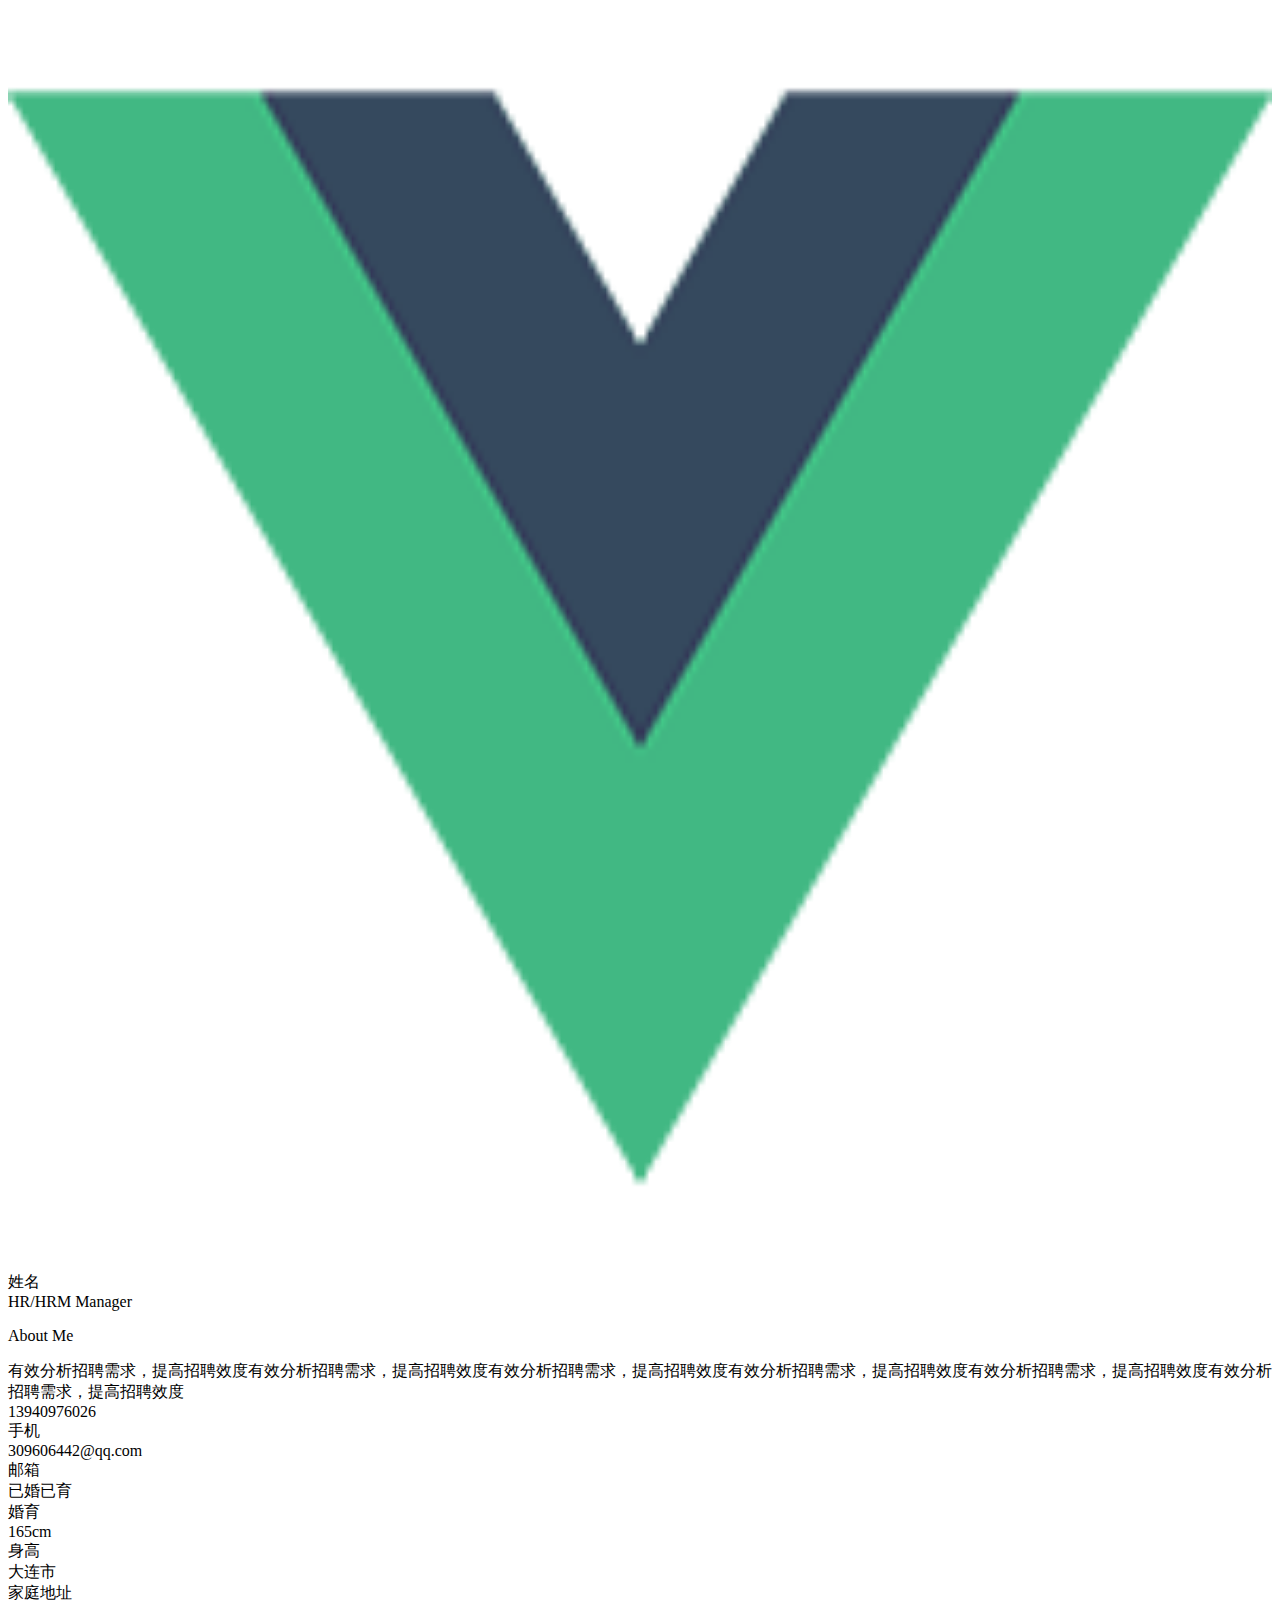
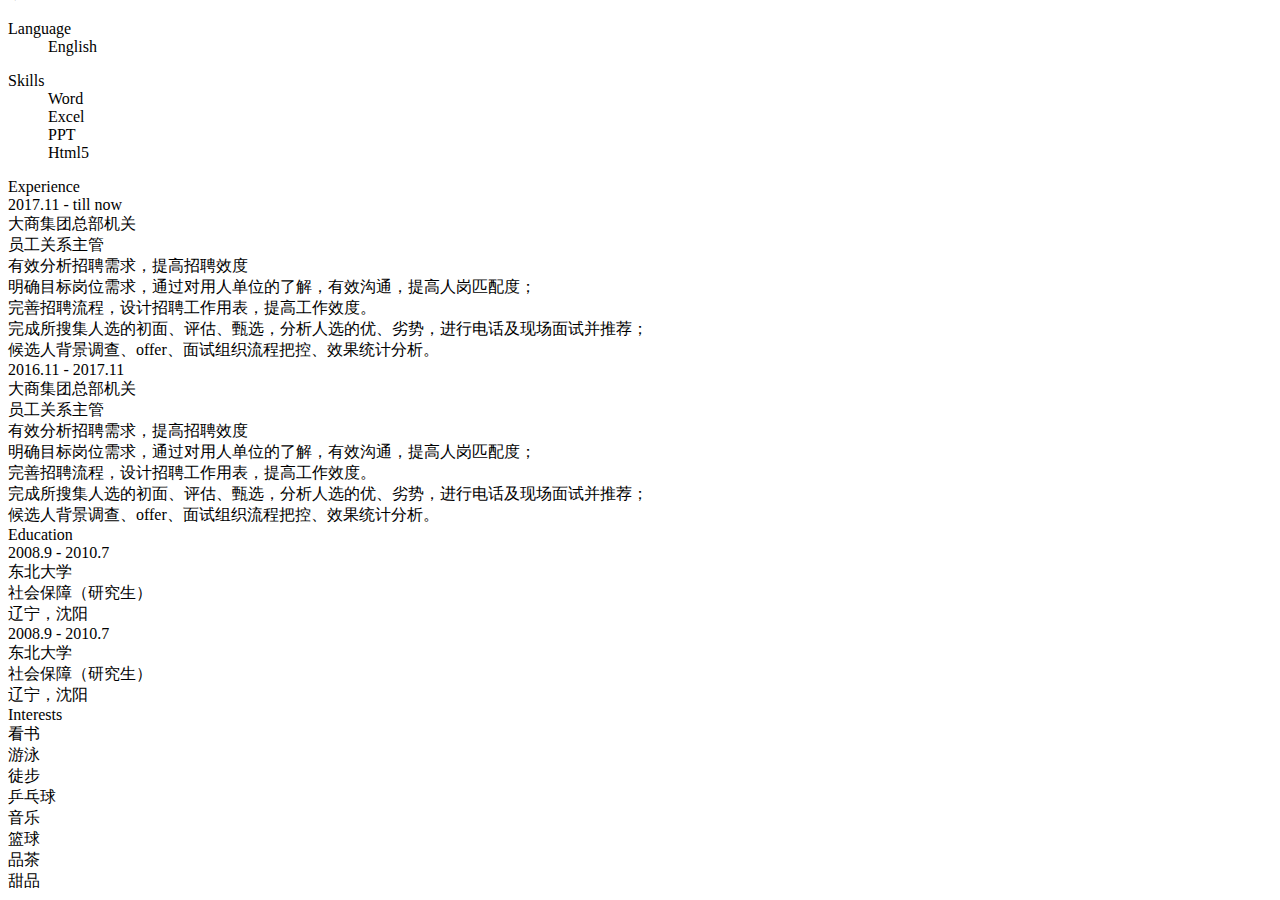
==== commit 5529aefc: "123123" ====
--- a/index.html
+++ b/index.html
@@ -9,7 +9,7 @@
 <meta http-equiv="Cache-Control" content="no-cache"/>
 <link rel="shortcut icon" type="image/x-icon" href="favicon.ico">
 <link rel="shortcut icon" type="image/ico" href="favicon.ico">
-<link rel="stylesheet" type="text/css" href="css/CMUI.css">
+<link rel="stylesheet" type="text/css" href="css/cmui.css">
 <script src="js/jquery.min.js"></script>
 <script src='js/vue.js'></script>
 </head>
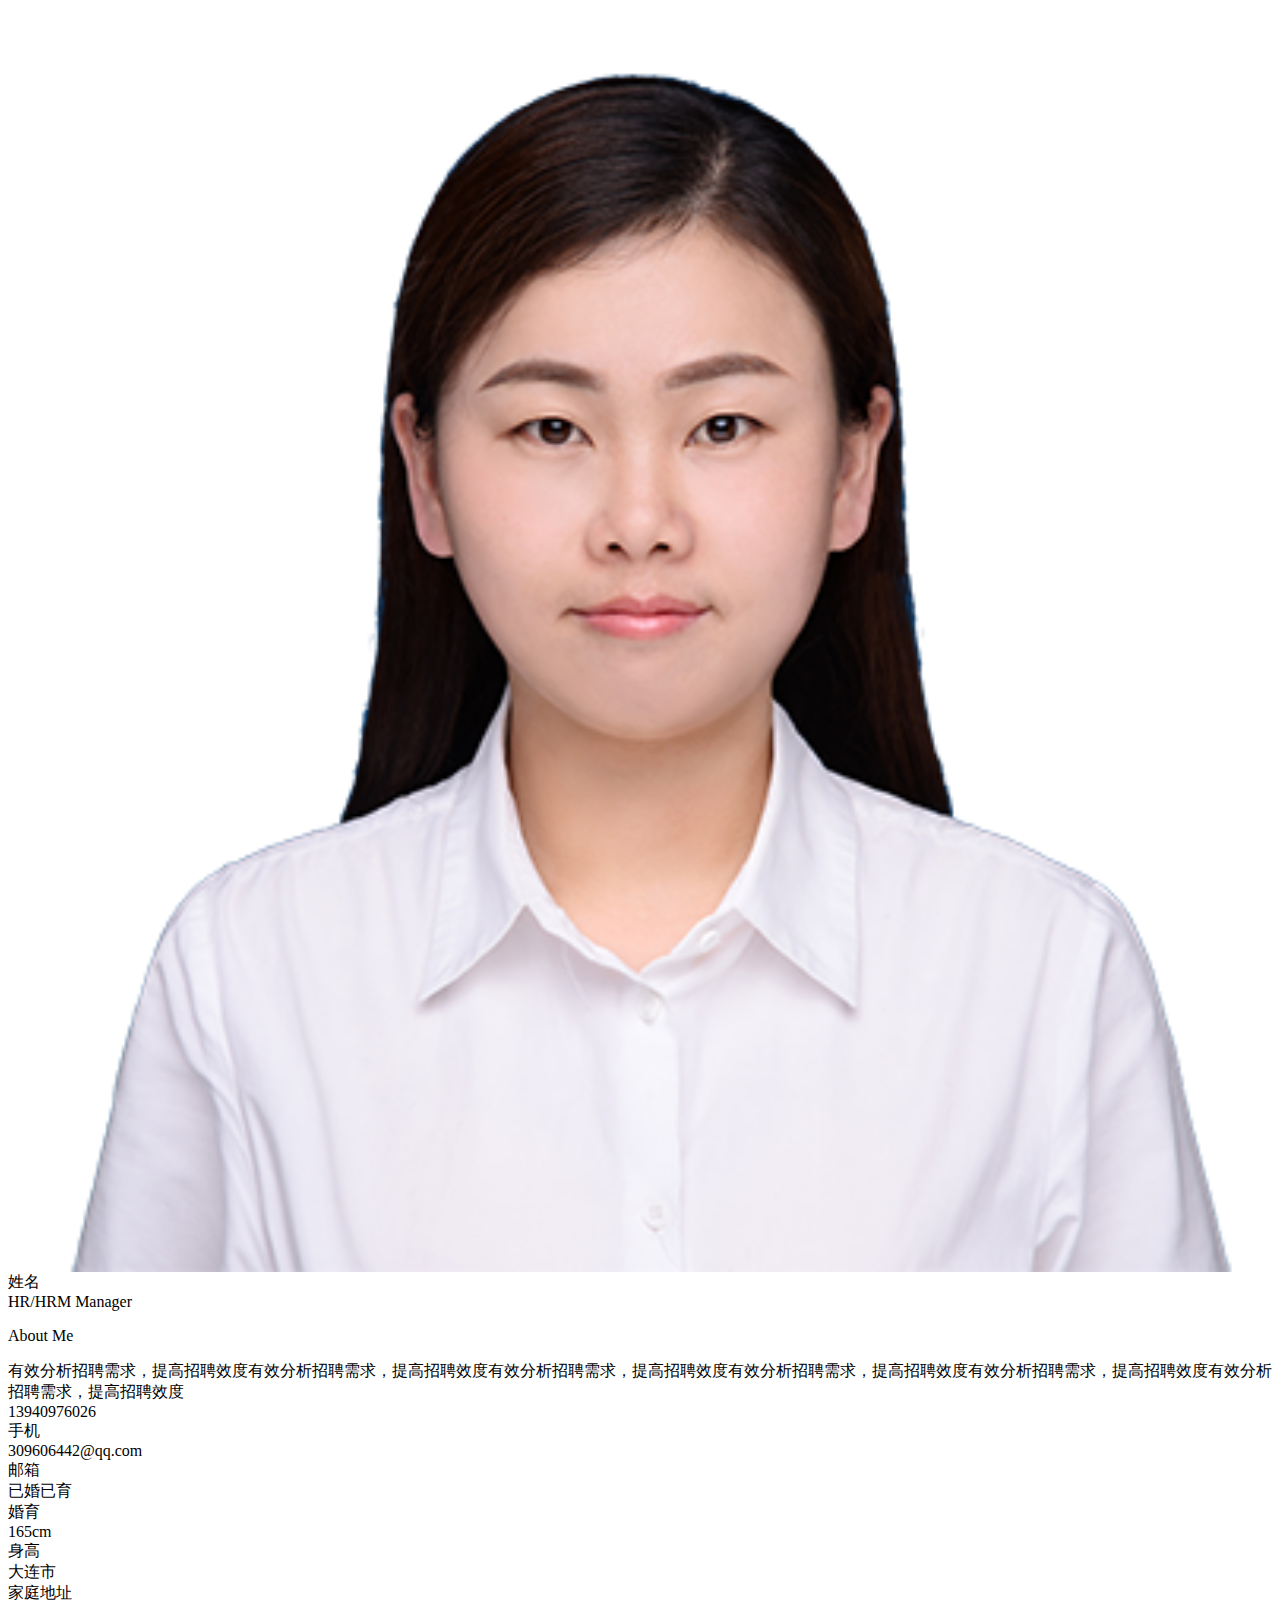
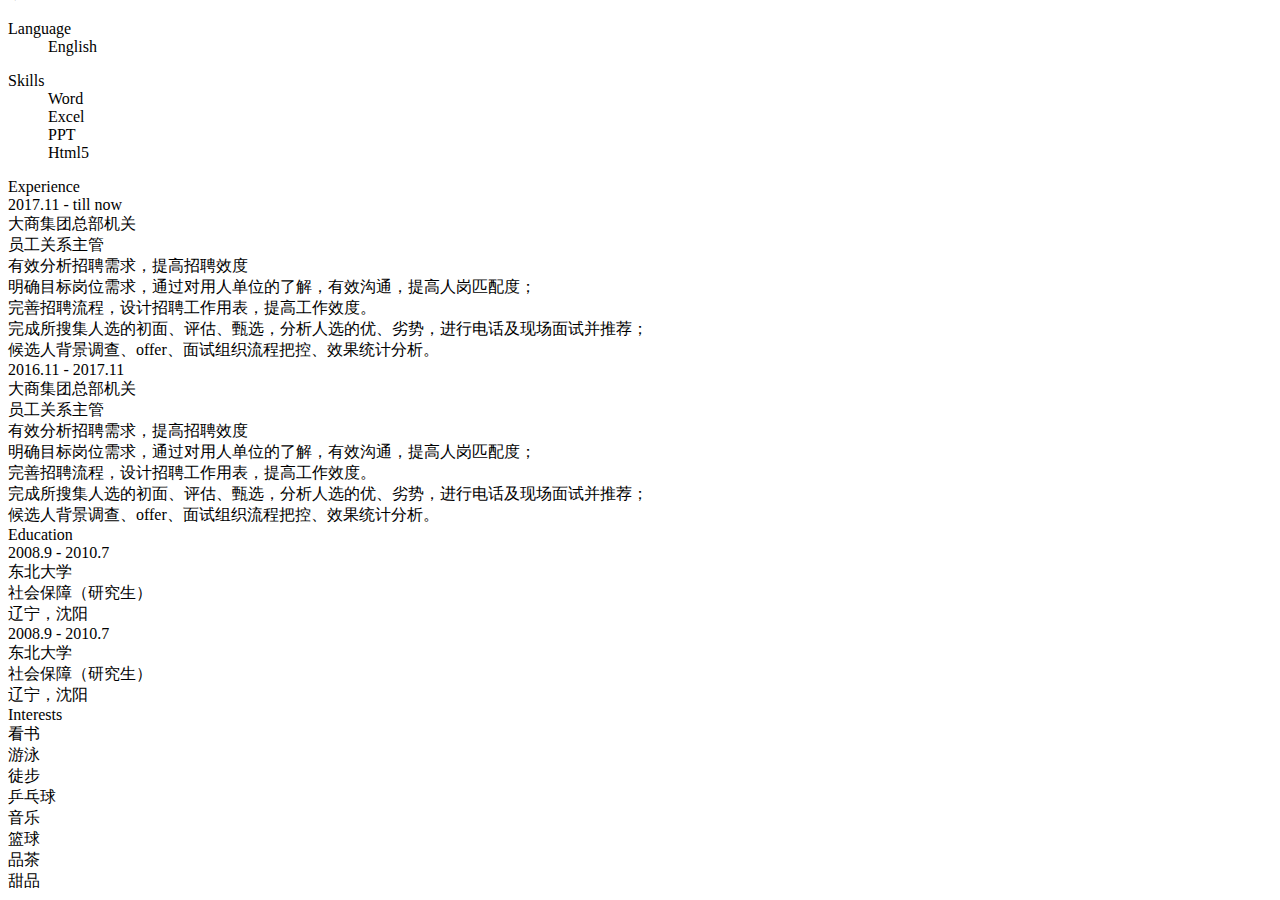
==== commit 84cef85b: "11112212121" ====
--- a/index.html
+++ b/index.html
@@ -19,231 +19,240 @@
 	}
 </style>
 
-<body class="theme_2">
-	<div class="content flex-container vfull top left" id="app">
-		<div class="app_left">
-			<div class="pic">
-				<img src="img/logo.png" width="100%" alt="" />
+<body>
+	<div :class="'theme_'+theme" id="app">
+		<div class="content flex-container vfull top left pos-r">
+			<div class="selectTheme top0 flex-container top left">
+				<div class="pos-r" :class="theme==1&&'current'" @click="theme=1"></div>
+				<div class="pos-r" :class="theme==2&&'current'" @click="theme=2"></div>
+				<div class="pos-r" :class="theme==3&&'current'" @click="theme=3"></div>
 			</div>
-			<div class="name text-center">姓名 <i class="icon-woman fs-20"></i></div>
-			<div class="text-center">
-				HR/HRM Manager
+			<div class="app_left">
+				
+				<div class="pic">
+					<div class="img-container round pos-r"><img src="img/logo.png" width="100%" alt="" /></div>
+				</div>
+				<div class="name text-center">姓名 <i class="icon-woman fs-20"></i></div>
+				<div class="text-center">
+					HR/HRM Manager
+				</div>
+				<div class="skills">
+					<dl>
+						<dt class="flex-container left"><i class="icon-about textColor"></i><span class="marginl20">About Me</span></dt>
+					</dl>
+					<div class="fs-14">有效分析招聘需求，提高招聘效度有效分析招聘需求，提高招聘效度有效分析招聘需求，提高招聘效度有效分析招聘需求，提高招聘效度有效分析招聘需求，提高招聘效度有效分析招聘需求，提高招聘效度</div>
+				</div>
+				<div class="about">
+					<!-- <div class="flex-container left marginb20">
+						<div class="iconBg bgColor flex-container center"><i class="icon-sex"></i></div>
+						<div>
+							<div class="fs-18 lh-28">女</div>
+							<div class="fs-12 textColor">性别</div>
+						</div>
+					</div>
+					<div class="flex-container left marginb20">
+						<div class="iconBg bgColor flex-container center"><i class="icon-age"></i></div>
+						<div>
+							<div class="fs-18 lh-28">32岁</div>
+							<div class="fs-12 textColor">年龄</div>
+						</div>
+					</div>
+					<div class="flex-container left marginb20">
+						<div class="iconBg bgColor flex-container center"><i class="icon-xueli"></i></div>
+						<div>
+							<div class="fs-18 lh-28">研究生</div>
+							<div class="fs-12 textColor">学历</div>
+						</div>
+					</div> -->
+					<div class="flex-container left marginb20">
+						<div class="iconBg bgColor flex-container center"><i class="icon-phone"></i></div>
+						<div>
+							<div class="fs-18 lh-28">13940976026</div>
+							<div class="fs-12 textColor">手机</div>
+						</div>
+					</div>
+					<div class="flex-container left marginb20">
+						<div class="iconBg bgColor flex-container center"><i class="icon-email"></i></div>
+						<div>
+							<div class="fs-18 lh-28">309606442@qq.com</div>
+							<div class="fs-12 textColor">邮箱</div>
+						</div>
+					</div>
+					<div class="flex-container left marginb20">
+						<div class="iconBg bgColor flex-container center"><i class="icon-spouse"></i></div>
+						<div>
+							<div class="fs-18 lh-28">已婚已育</div>
+							<div class="fs-12 textColor">婚育</div>
+						</div>
+					</div>
+					<div class="flex-container left marginb20">
+						<div class="iconBg bgColor flex-container center"><i class="icon-gao"></i></div>
+						<div>
+							<div class="fs-18 lh-28">165cm</div>
+							<div class="fs-12 textColor">身高</div>
+						</div>
+					</div>
+					<div class="flex-container left marginb20">
+						<div class="iconBg bgColor flex-container center"><i class="icon-addres"></i></div>
+						<div>
+							<div class="fs-18 lh-28">大连市</div>
+							<div class="fs-12 textColor">家庭地址</div>
+						</div>
+					</div>
+					
+				</div>
+				<div class="skills">
+					<dl>
+						<dt class="flex-container left"><i class="icon-talk textColor"></i><span class="marginl20">Language</span></dt>
+						<dd class="flex-container left">
+							<div class="skill_name">English</div>
+							<div class="skill_list flex-container flex1">
+								<span :class="item == 1 && 'bgColor'" v-for="item in skill"></span>
+							</div>
+						</dd>
+					</dl>
+				</div>
+				<div class="skills">
+					<dl>
+						<dt class="flex-container left"><i class="icon-company textColor"></i><span class="marginl20">Skills</span></dt>
+						<dd class="flex-container left">
+							<div class="skill_name">Word</div>
+							<div class="skill_list flex-container flex1">
+								<span :class="item == 1 && 'bgColor'" v-for="item in word"></span>
+							</div>
+						</dd>
+						<dd class="flex-container left">
+							<div class="skill_name">Excel</div>
+							<div class="skill_list flex-container flex1">
+								<span :class="item == 1 && 'bgColor'" v-for="item in excel"></span>
+							</div>
+						</dd>
+						<dd class="flex-container left">
+							<div class="skill_name">PPT</div>
+							<div class="skill_list flex-container flex1">
+								<span :class="item == 1 && 'bgColor'" v-for="item in ppt"></span>
+							</div>
+						</dd>
+						<dd class="flex-container left">
+							<div class="skill_name">Html5</div>
+							<div class="skill_list flex-container flex1">
+								<span :class="item == 1 && 'bgColor'" v-for="item in html5"></span>
+							</div>
+						</dd>
+					</dl>
+				</div>
 			</div>
-			<div class="skills">
-				<dl>
-					<dt class="flex-container left"><i class="icon-about textColor"></i><span class="marginl20">About Me</span></dt>
-				</dl>
-				<div class="fs-14">有效分析招聘需求，提高招聘效度有效分析招聘需求，提高招聘效度有效分析招聘需求，提高招聘效度有效分析招聘需求，提高招聘效度有效分析招聘需求，提高招聘效度有效分析招聘需求，提高招聘效度</div>
-			</div>
-			<div class="about">
-				<!-- <div class="flex-container left marginb20">
-					<div class="iconBg bgColor flex-container center"><i class="icon-sex"></i></div>
-					<div>
-						<div class="fs-18 lh-28">女</div>
-						<div class="fs-12 textColor">性别</div>
-					</div>
-				</div>
-				<div class="flex-container left marginb20">
-					<div class="iconBg bgColor flex-container center"><i class="icon-age"></i></div>
-					<div>
-						<div class="fs-18 lh-28">32岁</div>
-						<div class="fs-12 textColor">年龄</div>
-					</div>
-				</div>
-				<div class="flex-container left marginb20">
-					<div class="iconBg bgColor flex-container center"><i class="icon-xueli"></i></div>
-					<div>
-						<div class="fs-18 lh-28">研究生</div>
-						<div class="fs-12 textColor">学历</div>
-					</div>
-				</div> -->
-				<div class="flex-container left marginb20">
-					<div class="iconBg bgColor flex-container center"><i class="icon-phone"></i></div>
-					<div>
-						<div class="fs-18 lh-28">13940976026</div>
-						<div class="fs-12 textColor">手机</div>
-					</div>
-				</div>
-				<div class="flex-container left marginb20">
-					<div class="iconBg bgColor flex-container center"><i class="icon-email"></i></div>
-					<div>
-						<div class="fs-18 lh-28">309606442@qq.com</div>
-						<div class="fs-12 textColor">邮箱</div>
-					</div>
-				</div>
-				<div class="flex-container left marginb20">
-					<div class="iconBg bgColor flex-container center"><i class="icon-spouse"></i></div>
-					<div>
-						<div class="fs-18 lh-28">已婚已育</div>
-						<div class="fs-12 textColor">婚育</div>
-					</div>
-				</div>
-				<div class="flex-container left marginb20">
-					<div class="iconBg bgColor flex-container center"><i class="icon-gao"></i></div>
-					<div>
-						<div class="fs-18 lh-28">165cm</div>
-						<div class="fs-12 textColor">身高</div>
-					</div>
-				</div>
-				<div class="flex-container left marginb20">
-					<div class="iconBg bgColor flex-container center"><i class="icon-addres"></i></div>
-					<div>
-						<div class="fs-18 lh-28">大连市</div>
-						<div class="fs-12 textColor">家庭地址</div>
-					</div>
-				</div>
-				
-			</div>
-			<div class="skills">
-				<dl>
-					<dt class="flex-container left"><i class="icon-talk textColor"></i><span class="marginl20">Language</span></dt>
-					<dd class="flex-container left">
-						<div class="skill_name">English</div>
-						<div class="skill_list flex-container flex1">
-							<span :class="item == 1 && 'bgColor'" v-for="item in skill"></span>
-						</div>
-					</dd>
-				</dl>
-			</div>
-			<div class="skills">
-				<dl>
-					<dt class="flex-container left"><i class="icon-company textColor"></i><span class="marginl20">Skills</span></dt>
-					<dd class="flex-container left">
-						<div class="skill_name">Word</div>
-						<div class="skill_list flex-container flex1">
-							<span :class="item == 1 && 'bgColor'" v-for="item in word"></span>
-						</div>
-					</dd>
-					<dd class="flex-container left">
-						<div class="skill_name">Excel</div>
-						<div class="skill_list flex-container flex1">
-							<span :class="item == 1 && 'bgColor'" v-for="item in excel"></span>
-						</div>
-					</dd>
-					<dd class="flex-container left">
-						<div class="skill_name">PPT</div>
-						<div class="skill_list flex-container flex1">
-							<span :class="item == 1 && 'bgColor'" v-for="item in ppt"></span>
-						</div>
-					</dd>
-					<dd class="flex-container left">
-						<div class="skill_name">Html5</div>
-						<div class="skill_list flex-container flex1">
-							<span :class="item == 1 && 'bgColor'" v-for="item in html5"></span>
-						</div>
-					</dd>
-				</dl>
-			</div>
-		</div>
-		<div class="app_right flex1">
-			<div class="rightBg">
-				<div class="fs-30 flex-container left"><i class="icon-work marginr20 textColor"></i>Experience</div>
-				<div class="flex-container block top left margint20">
-					<div class="date fs-18">2017.11 - till now</div>
-					<span class="icon-radiobox textColor paddingh20"></span>
-					<div class="flex1">
-						<div class="fs-20 lh-28">
-							大商集团总部机关
-						</div>
-						<div class="fs-12 textColor">
-							员工关系主管
-						</div>
-						<div class="fs-12 margint5 lh-20">
-							有效分析招聘需求，提高招聘效度<br>
-明确目标岗位需求，通过对用人单位的了解，有效沟通，提高人岗匹配度；<br>
-完善招聘流程，设计招聘工作用表，提高工作效度。<br>
-完成所搜集人选的初面、评估、甄选，分析人选的优、劣势，进行电话及现场面试并推荐；<br>
-候选人背景调查、offer、面试组织流程把控、效果统计分析。
-						</div>
-					</div>
-				</div>
-				<div class="flex-container block top left margint20">
-					<div class="date fs-18">2016.11 - 2017.11</div>
-					<span class="icon-radiobox textColor paddingh20"></span>
-					<div class="flex1">
-						<div class="fs-20 lh-28">
-							大商集团总部机关
-						</div>
-						<div class="fs-12 textColor">
-							员工关系主管
-						</div>
-						<div class="fs-12 margint5 lh-20">
-							有效分析招聘需求，提高招聘效度<br>
-明确目标岗位需求，通过对用人单位的了解，有效沟通，提高人岗匹配度；<br>
-完善招聘流程，设计招聘工作用表，提高工作效度。<br>
-完成所搜集人选的初面、评估、甄选，分析人选的优、劣势，进行电话及现场面试并推荐；<br>
-候选人背景调查、offer、面试组织流程把控、效果统计分析。
-						</div>
-					</div>
-				</div>
-			</div>
-			<div class="rightBg margint60">
-				<div class="fs-30 flex-container left"><i class="icon-xueli marginr20 textColor"></i>Education</div>
-				<div class="flex-container top left margint20">
-					<div class="date fs-18">2008.9 - 2010.7</div>
-					<span class="icon-radiobox textColor paddingh20"></span>
-					<div class="flex1">
-						<div class="fs-20 lh-28">
-							东北大学
-						</div>
-						<div class="fs-12 textColor">
-							社会保障（研究生）
-						</div>
-						<div class="fs-12 margint5 lh-20">
-							辽宁，沈阳
-						</div>
-					</div>
-				</div>
-				<div class="flex-container top left margint20">
-					<div class="date fs-18">2008.9 - 2010.7</div>
-					<span class="icon-radiobox textColor paddingh20"></span>
-					<div class="flex1">
-						<div class="fs-20 lh-28">
-							东北大学
-						</div>
-						<div class="fs-12 textColor">
-							社会保障（研究生）
-						</div>
-						<div class="fs-12 margint5 lh-20">
-							辽宁，沈阳
-						</div>
-					</div>
-				</div>
-			</div>
-			<div class="rightBg margint60">
-				<div class="fs-30 flex-container left"><i class="icon-xingqu marginr20 textColor"></i>Interests</div>
-				<div class="clearfix paddingb30">
-					<div class="box-span3 text-center margint40">
-						<i class="icon-book textColor fs-60"></i>
-						<div class="fs-18 margint20">看书</div>
-					</div>
-					<div class="box-span3 text-center margint40">
-						<i class="icon-swimming textColor fs-60"></i>
-						<div class="fs-18 margint20">游泳</div>
-					</div>
-					<div class="box-span3 text-center margint40">
-						<i class="icon-hik textColor fs-60"></i>
-						<div class="fs-18 margint20">徒步</div>
-					</div>
-					<div class="box-span3 text-center margint40">
-						<i class="icon-table textColor fs-60"></i>
-						<div class="fs-18 margint20">乒乓球</div>
-					</div>
-					<div class="box-span3 text-center margint40">
-						<i class="icon-headset textColor fs-60"></i>
-						<div class="fs-18 margint20">音乐</div>
-					</div>
-					<div class="box-span3 text-center margint40">
-						<i class="icon-basketball textColor fs-60"></i>
-						<div class="fs-18 margint20">篮球</div>
-					</div>
-					<div class="box-span3 text-center margint40">
-						<i class="icon-tea textColor fs-60"></i>
-						<div class="fs-18 margint20">品茶</div>
-					</div>
-					<div class="box-span3 text-center margint40">
-						<i class="icon-cake textColor fs-60"></i>
-						<div class="fs-18 margint20">甜品</div>
+			<div class="app_right flex1">
+
+				<div class="rightBg">
+					<div class="fs-30 flex-container left"><i class="icon-work marginr20 textColor"></i>Experience</div>
+					<div class="flex-container block top left margint20">
+						<div class="date fs-18">2017.11 - till now</div>
+						<span class="icon-radiobox textColor paddingh20"></span>
+						<div class="flex1">
+							<div class="fs-20 lh-28">
+								大商集团总部机关
+							</div>
+							<div class="fs-12 textColor">
+								员工关系主管
+							</div>
+							<div class="fs-12 margint5 lh-20">
+								有效分析招聘需求，提高招聘效度<br>
+	明确目标岗位需求，通过对用人单位的了解，有效沟通，提高人岗匹配度；<br>
+	完善招聘流程，设计招聘工作用表，提高工作效度。<br>
+	完成所搜集人选的初面、评估、甄选，分析人选的优、劣势，进行电话及现场面试并推荐；<br>
+	候选人背景调查、offer、面试组织流程把控、效果统计分析。
+							</div>
+						</div>
+					</div>
+					<div class="flex-container block top left margint20">
+						<div class="date fs-18">2016.11 - 2017.11</div>
+						<span class="icon-radiobox textColor paddingh20"></span>
+						<div class="flex1">
+							<div class="fs-20 lh-28">
+								大商集团总部机关
+							</div>
+							<div class="fs-12 textColor">
+								员工关系主管
+							</div>
+							<div class="fs-12 margint5 lh-20">
+								有效分析招聘需求，提高招聘效度<br>
+	明确目标岗位需求，通过对用人单位的了解，有效沟通，提高人岗匹配度；<br>
+	完善招聘流程，设计招聘工作用表，提高工作效度。<br>
+	完成所搜集人选的初面、评估、甄选，分析人选的优、劣势，进行电话及现场面试并推荐；<br>
+	候选人背景调查、offer、面试组织流程把控、效果统计分析。
+							</div>
+						</div>
+					</div>
+				</div>
+				<div class="rightBg margint60">
+					<div class="fs-30 flex-container left"><i class="icon-xueli marginr20 textColor"></i>Education</div>
+					<div class="flex-container top left margint20">
+						<div class="date fs-18">2008.9 - 2010.7</div>
+						<span class="icon-radiobox textColor paddingh20"></span>
+						<div class="flex1">
+							<div class="fs-20 lh-28">
+								东北大学
+							</div>
+							<div class="fs-12 textColor">
+								社会保障（研究生）
+							</div>
+							<div class="fs-12 margint5 lh-20">
+								辽宁，沈阳
+							</div>
+						</div>
+					</div>
+					<div class="flex-container top left margint20">
+						<div class="date fs-18">2008.9 - 2010.7</div>
+						<span class="icon-radiobox textColor paddingh20"></span>
+						<div class="flex1">
+							<div class="fs-20 lh-28">
+								东北大学
+							</div>
+							<div class="fs-12 textColor">
+								社会保障（研究生）
+							</div>
+							<div class="fs-12 margint5 lh-20">
+								辽宁，沈阳
+							</div>
+						</div>
+					</div>
+				</div>
+				<div class="rightBg margint60">
+					<div class="fs-30 flex-container left"><i class="icon-xingqu marginr20 textColor"></i>Interests</div>
+					<div class="clearfix paddingb30">
+						<div class="box-span3 text-center margint40">
+							<i class="icon-book textColor fs-60"></i>
+							<div class="fs-18 margint20">看书</div>
+						</div>
+						<div class="box-span3 text-center margint40">
+							<i class="icon-swimming textColor fs-60"></i>
+							<div class="fs-18 margint20">游泳</div>
+						</div>
+						<div class="box-span3 text-center margint40">
+							<i class="icon-hik textColor fs-60"></i>
+							<div class="fs-18 margint20">徒步</div>
+						</div>
+						<div class="box-span3 text-center margint40">
+							<i class="icon-table textColor fs-60"></i>
+							<div class="fs-18 margint20">乒乓球</div>
+						</div>
+						<div class="box-span3 text-center margint40">
+							<i class="icon-headset textColor fs-60"></i>
+							<div class="fs-18 margint20">音乐</div>
+						</div>
+						<div class="box-span3 text-center margint40">
+							<i class="icon-basketball textColor fs-60"></i>
+							<div class="fs-18 margint20">篮球</div>
+						</div>
+						<div class="box-span3 text-center margint40">
+							<i class="icon-tea textColor fs-60"></i>
+							<div class="fs-18 margint20">品茶</div>
+						</div>
+						<div class="box-span3 text-center margint40">
+							<i class="icon-cake textColor fs-60"></i>
+							<div class="fs-18 margint20">甜品</div>
+						</div>
 					</div>
 				</div>
 			</div>
